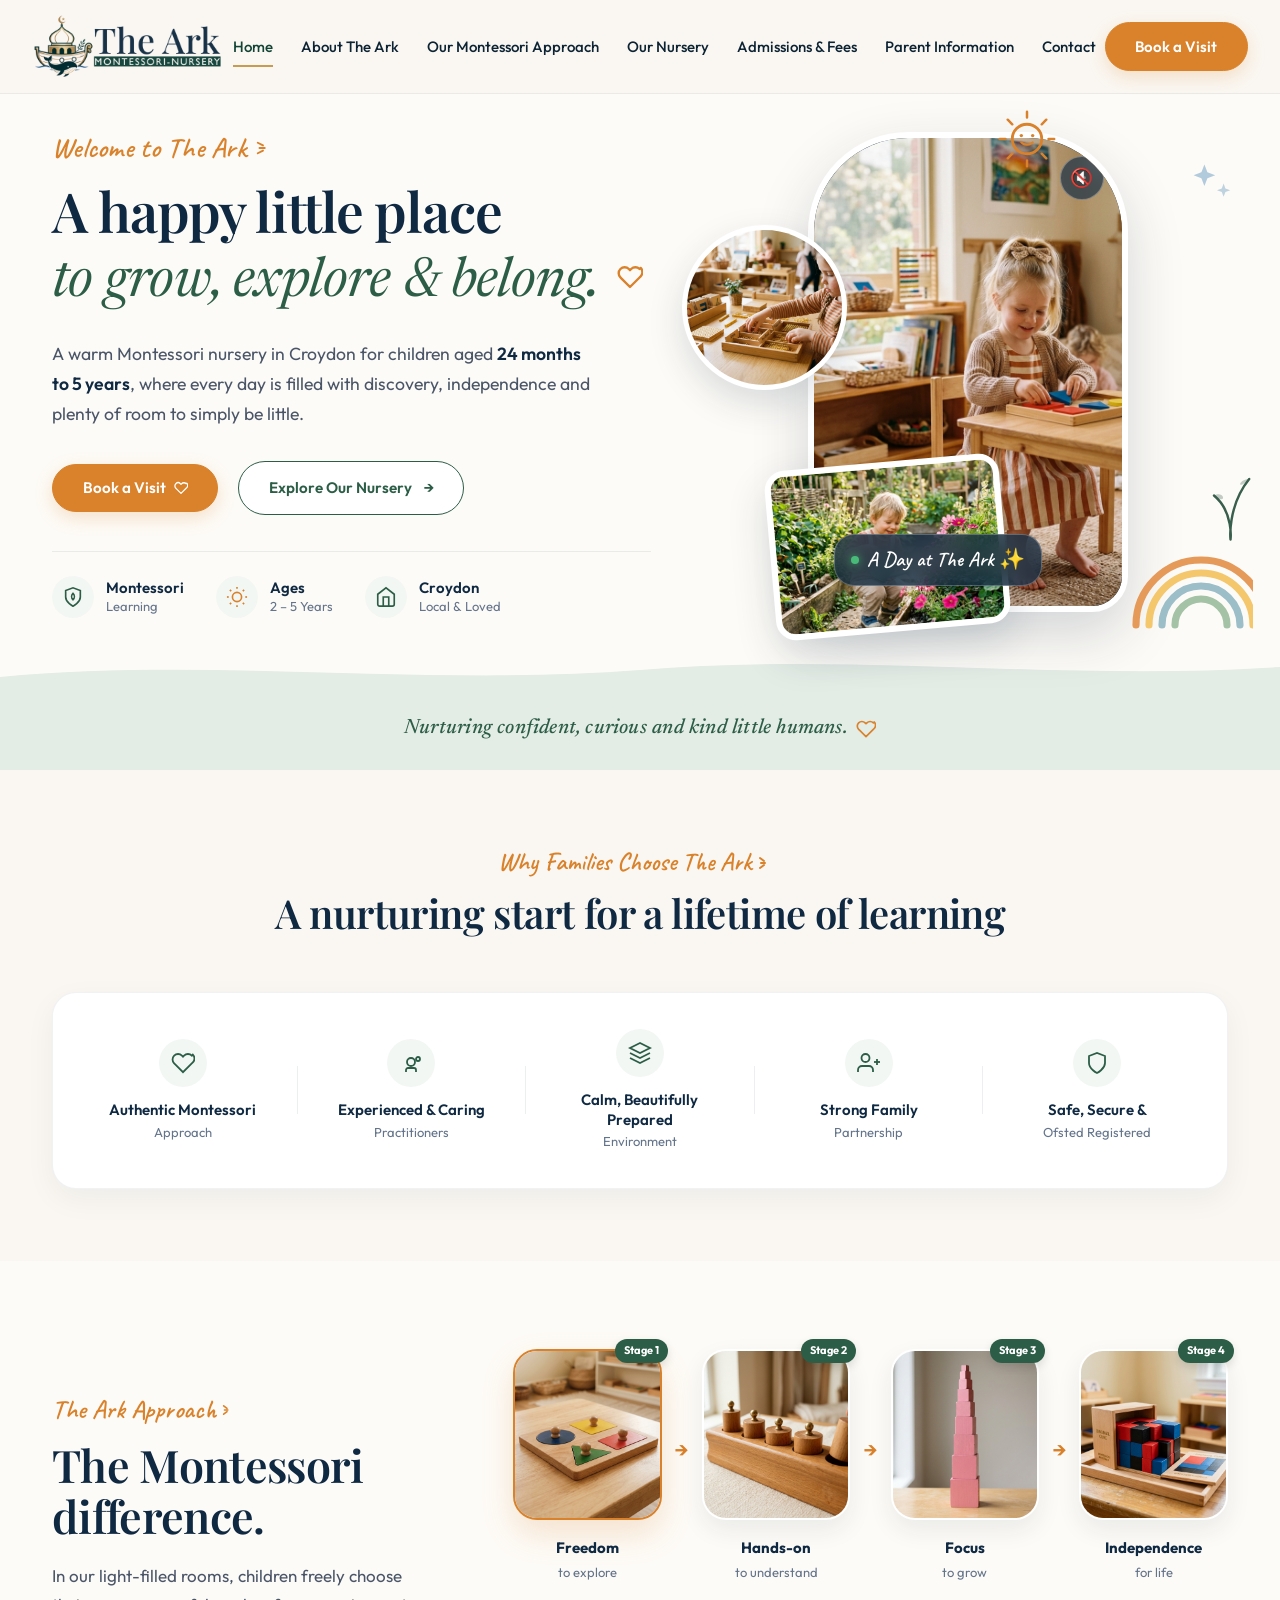
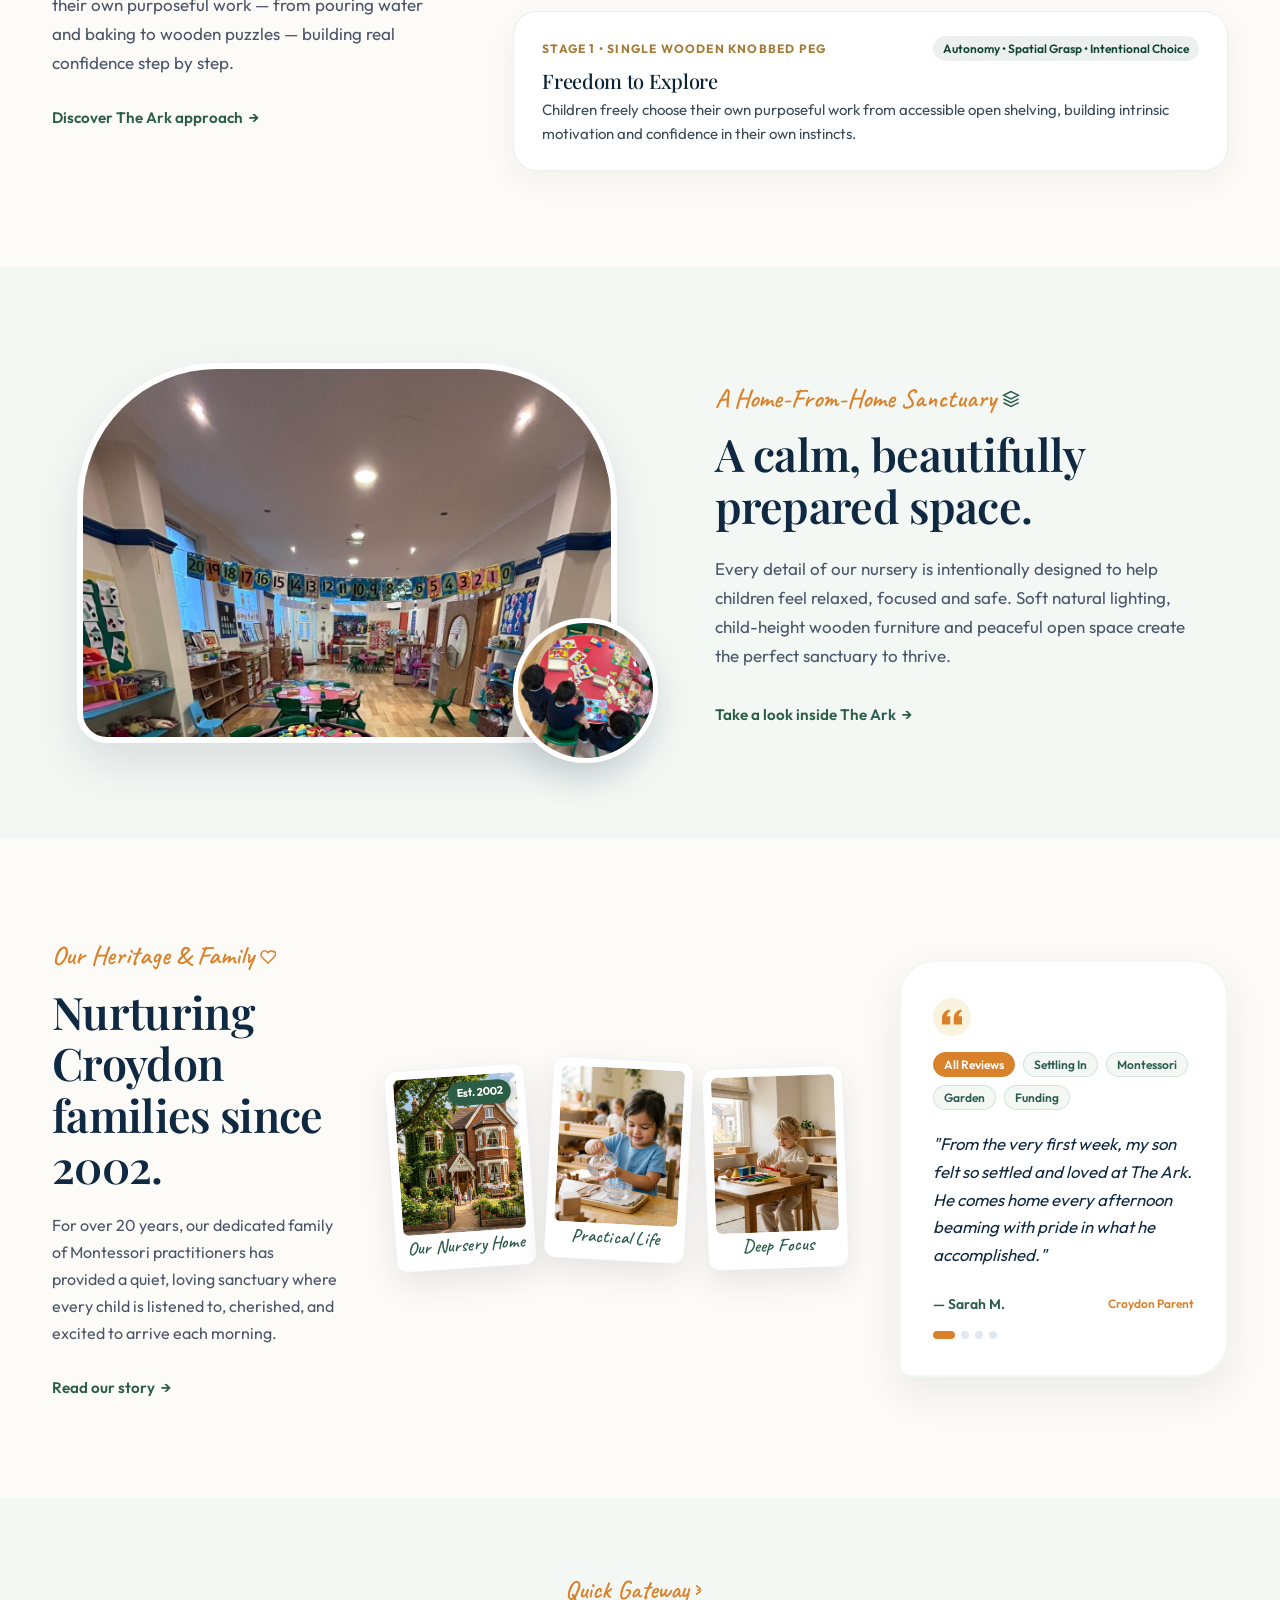
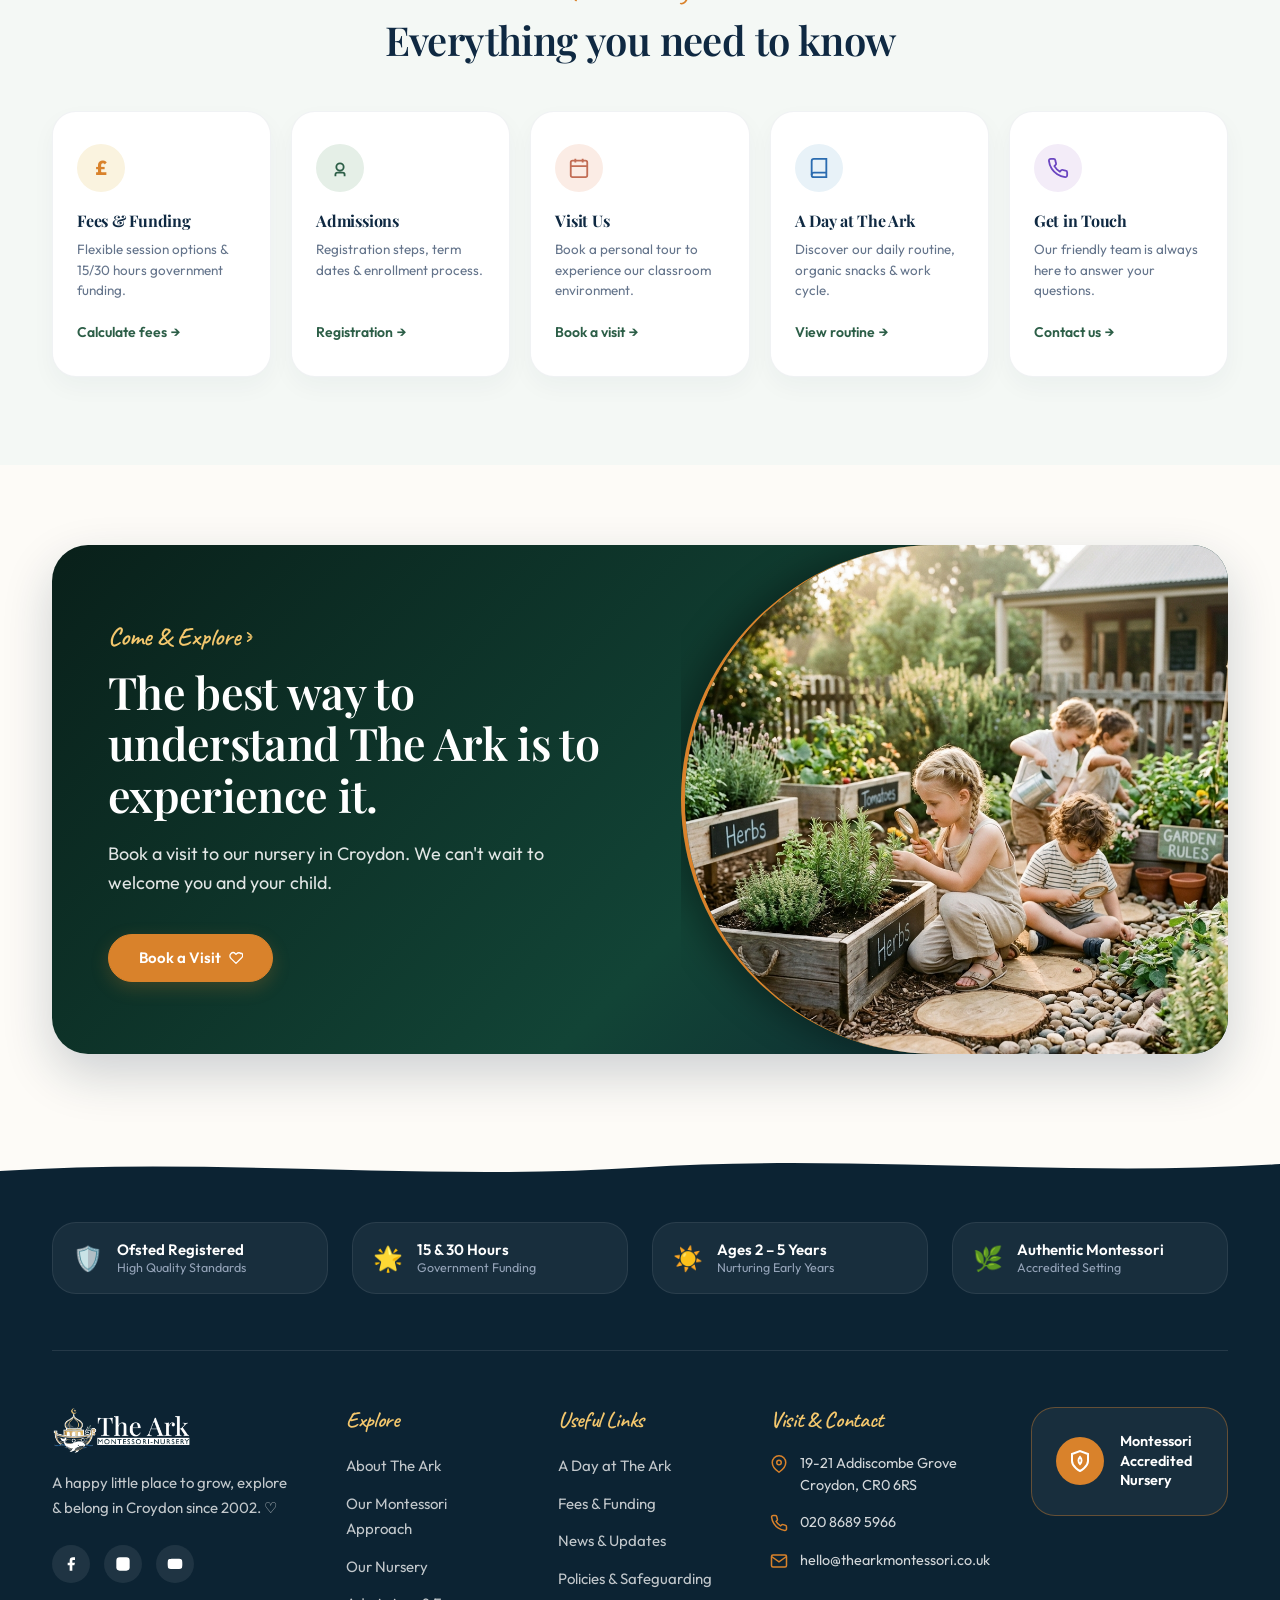
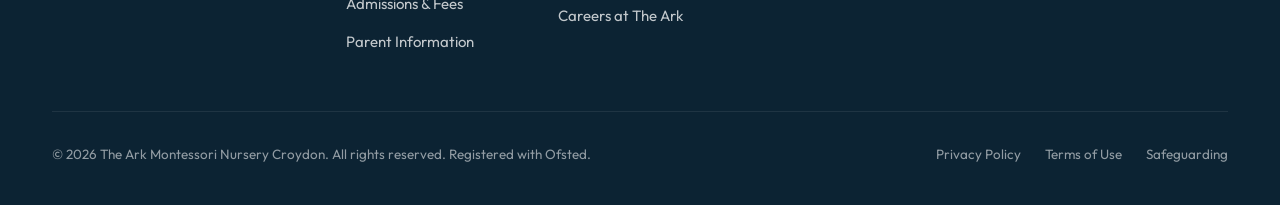
==== index.html @ d048b0c5 "Implement swapped Hero 9:16 Vertical Video Reel container with sound toggle button, live badge, and " ====
<!DOCTYPE html>
<html lang="en">
<head>
  <meta charset="UTF-8">
  <meta name="viewport" content="width=device-width, initial-scale=1.0">
  <title>The Ark Montessori Nursery Croydon | Authentic Montessori Education</title>
  <meta name="description" content="The Ark Montessori Nursery is an authentic Montessori nursery in Croydon, London for children aged 24 months to 5 years. Established 2002.">
  
  <!-- Modular Stylesheets -->
  <link rel="stylesheet" href="css/tokens.css">
  <link rel="stylesheet" href="css/base.css">
  <link rel="stylesheet" href="css/header.css">
  <link rel="stylesheet" href="css/hero.css">
  <link rel="stylesheet" href="css/approach.css">
  <link rel="stylesheet" href="css/environment.css">
  <link rel="stylesheet" href="css/story.css">
  <link rel="stylesheet" href="css/quicklinks.css">
  <link rel="stylesheet" href="css/cta.css">
  <link rel="stylesheet" href="css/footer.css">
  <link rel="stylesheet" href="css/modal.css">
</head>
<body>

  <!-- Site Header / Navigation -->
  <header class="site-header" id="header">
    <div class="header-inner">
      <a href="index.html" class="brand-logo" aria-label="The Ark Montessori Nursery Home">
        <img src="assets/images/logo-horizontal.png" alt="The Ark Montessori Nursery">
      </a>

      <nav class="desktop-nav" aria-label="Primary Navigation">
        <a href="index.html" class="nav-link active">Home</a>
        <a href="about.html" class="nav-link">About The Ark</a>
        <a href="our-approach.html" class="nav-link">Our Montessori Approach</a>
        <a href="our-environment.html" class="nav-link">Our Nursery</a>
        <a href="admissions.html" class="nav-link">Admissions & Fees</a>
        <a href="parent-info.html" class="nav-link">Parent Information</a>
        <a href="contact.html" class="nav-link">Contact</a>
      </nav>

      <div class="header-actions">
        <button type="button" class="btn btn-primary btn-book-visit">Book a Visit</button>
        <button type="button" class="mobile-toggle" aria-label="Toggle navigation menu" aria-expanded="false">
          <span class="hamburger-line"></span>
          <span class="hamburger-line"></span>
          <span class="hamburger-line"></span>
        </button>
      </div>
    </div>
  </header>

  <!-- Mobile Drawer Menu -->
  <div class="mobile-drawer-backdrop"></div>
  <aside class="mobile-drawer" aria-label="Mobile Navigation">
    <ul class="mobile-nav-list">
      <li><a href="index.html" class="mobile-nav-link">Home <span>→</span></a></li>
      <li><a href="about.html" class="mobile-nav-link">About The Ark <span>→</span></a></li>
      <li><a href="our-approach.html" class="mobile-nav-link">Our Montessori Approach <span>→</span></a></li>
      <li><a href="our-environment.html" class="mobile-nav-link">Our Nursery <span>→</span></a></li>
      <li><a href="admissions.html" class="mobile-nav-link">Admissions & Fees <span>→</span></a></li>
      <li><a href="parent-info.html" class="mobile-nav-link">Parent Information <span>→</span></a></li>
      <li><a href="contact.html" class="mobile-nav-link">Contact <span>→</span></a></li>
    </ul>
    <div class="mobile-drawer-footer">
      <button type="button" class="btn btn-primary btn-book-visit" style="width: 100%;">Book a Visit</button>
      <div class="mobile-drawer-contact">
        <p><strong>19-21 Addiscombe Grove</strong><br>Croydon, CR0 6RS<br>020 8689 5966</p>
      </div>
    </div>
  </aside>

  <main>
    <!-- 1. Hero Section -->
    <section class="hero-section" aria-label="Introduction">
      <div class="hero-container container">
        <div class="hero-grid">
          <!-- Left Column Content -->
          <div class="hero-content">
            <div class="hero-eyebrow">
              Welcome to The Ark
              <svg class="eyebrow-doodle" viewBox="0 0 32 20" fill="none" xmlns="http://www.w3.org/2000/svg">
                <path d="M4 10H10M2 4L8 7M2 16L8 13" stroke="#D9822B" stroke-width="2.2" stroke-linecap="round"/>
              </svg>
            </div>

            <h1 class="hero-title">
              A happy little place<br>
              <span class="hero-title-italic">to grow, explore &amp; belong.</span>
              <svg class="title-heart" viewBox="0 0 24 24" fill="none" stroke="#D9822B" stroke-width="2.2" stroke-linecap="round" stroke-linejoin="round"><path d="M20.84 4.61a5.5 5.5 0 0 0-7.78 0L12 5.67l-1.06-1.06a5.5 5.5 0 0 0-7.78 7.78l1.06 1.06L12 21.23l8.78-8.78 1.06-1.06a5.5 5.5 0 0 0 0-7.78z"/></svg>
            </h1>

            <p class="hero-subtitle">
              A warm Montessori nursery in Croydon for children aged <strong>24 months to 5 years</strong>, where every day is filled with discovery, independence and plenty of room to simply be little.
            </p>

            <div class="hero-actions">
              <button type="button" class="btn btn-primary btn-book-visit">
                Book a Visit
                <svg width="14" height="14" viewBox="0 0 24 24" fill="none" stroke="currentColor" stroke-width="2.2" stroke-linecap="round" stroke-linejoin="round"><path d="M20.84 4.61a5.5 5.5 0 0 0-7.78 0L12 5.67l-1.06-1.06a5.5 5.5 0 0 0-7.78 7.78l1.06 1.06L12 21.23l8.78-8.78 1.06-1.06a5.5 5.5 0 0 0 0-7.78z"/></svg>
              </button>
              <a href="our-environment.html" class="btn btn-secondary">
                Explore Our Nursery <span class="arrow">→</span>
              </a>
            </div>

            <!-- Feature Pills Row -->
            <div class="hero-pills">
              <div class="hero-pill">
                <div class="pill-icon">
                  <svg viewBox="0 0 24 24" fill="none" stroke="#2C5E47" stroke-width="1.8"><path d="M12 22C12 22 20 18 20 12V5L12 2L4 5V12C4 18 12 22 12 22Z"/><path d="M12 8C10 10 10 13 12 15C14 13 14 10 12 8Z"/></svg>
                </div>
                <div class="pill-text">
                  <strong>Montessori</strong>
                  <span>Learning</span>
                </div>
              </div>

              <div class="hero-pill">
                <div class="pill-icon">
                  <svg viewBox="0 0 24 24" fill="none" stroke="#D9822B" stroke-width="1.8"><circle cx="12" cy="12" r="5"/><line x1="12" y1="1" x2="12" y2="3"/><line x1="12" y1="21" x2="12" y2="23"/><line x1="4.22" y1="4.22" x2="5.64" y2="5.64"/><line x1="18.36" y1="18.36" x2="19.78" y2="19.78"/><line x1="1" y1="12" x2="3" y2="12"/><line x1="21" y1="12" x2="23" y2="12"/><line x1="4.22" y1="19.78" x2="5.64" y2="18.36"/><line x1="18.36" y1="5.64" x2="19.78" y2="4.22"/></svg>
                </div>
                <div class="pill-text">
                  <strong>Ages</strong>
                  <span>2 – 5 Years</span>
                </div>
              </div>

              <div class="hero-pill">
                <div class="pill-icon">
                  <svg viewBox="0 0 24 24" fill="none" stroke="#2C5E47" stroke-width="1.8"><path d="M3 9l9-7 9 7v11a2 2 0 0 1-2 2H5a2 2 0 0 1-2-2z"/><polyline points="9 22 9 12 15 12 15 22"/></svg>
                </div>
                <div class="pill-text">
                  <strong>Croydon</strong>
                  <span>Local &amp; Loved</span>
                </div>
              </div>
            </div>
          </div>

          <!-- Right Column Visual Composition -->
          <div class="hero-visual">
            <!-- Organic Background Blob 9:16 Video Reel Container -->
            <div class="blob-frame">
              <video id="hero-reel-video" autoplay loop muted playsinline poster="assets/images/hero-montessori-girl.png">
                <source src="assets/videos/hero-montessori-reel.mp4" type="video/mp4">
                <img src="assets/images/hero-montessori-girl.png" alt="Young girl engaged in hands-on Montessori learning at wooden nursery table">
              </video>

              <!-- Mute/Unmute Sound Button -->
              <button type="button" class="reel-sound-toggle" onclick="toggleHeroVideoSound(this)" aria-label="Unmute Sound">
                <span class="sound-icon">🔇</span>
              </button>

              <!-- Live Badge -->
              <div class="reel-live-badge">
                <span class="live-dot"></span>
                <span>A Day at The Ark ✨</span>
              </div>
            </div>

            <!-- Overlapping Circular Inset Photo -->
            <div class="inset-circle-frame">
              <img src="assets/images/hero-beads-tray.png" alt="Child's hands working with Montessori golden beads and wooden apparatus">
            </div>

            <!-- Overlapping Tilted Card Inset Photo -->
            <div class="inset-card-frame">
              <img src="assets/images/hero-boy-watering.png" alt="Young boy watering blooming flowers in nursery outdoor garden">
            </div>

            <!-- Playful Vector Doodles -->
            <div class="doodle doodle-sun" aria-hidden="true">
              <svg viewBox="0 0 60 60" fill="none" xmlns="http://www.w3.org/2000/svg">
                <circle cx="30" cy="30" r="13" stroke="#D9822B" stroke-width="2.5" stroke-linecap="round"/>
                <circle cx="25" cy="27" r="1.5" fill="#D9822B"/>
                <circle cx="35" cy="27" r="1.5" fill="#D9822B"/>
                <path d="M25 33C27 35.5 33 35.5 35 33" stroke="#D9822B" stroke-width="2" stroke-linecap="round"/>
                <path d="M30 6V11M30 49V54M6 30H11M49 30H54M13 13L17 17M43 43L47 47M13 47L17 43M43 17L47 13" stroke="#D9822B" stroke-width="2.2" stroke-linecap="round"/>
              </svg>
            </div>

            <div class="doodle doodle-stars" aria-hidden="true">
              <svg viewBox="0 0 40 40" fill="none" xmlns="http://www.w3.org/2000/svg">
                <path d="M12 2L14.5 8.5L21 11L14.5 13.5L12 20L9.5 13.5L3 11L9.5 8.5L12 2Z" fill="#A8C4D8" opacity="0.9"/>
                <path d="M28 18L29.5 22L33.5 23.5L29.5 25L28 29L26.5 25L22.5 23.5L26.5 22L28 18Z" fill="#A8C4D8" opacity="0.75"/>
              </svg>
            </div>

            <div class="doodle doodle-rainbow" aria-hidden="true">
              <svg viewBox="0 0 100 65" fill="none" xmlns="http://www.w3.org/2000/svg">
                <path d="M10 60C10 32.3858 32.3858 10 60 10C87.6142 10 110 32.3858 110 60" stroke="#E59A5A" stroke-width="5.5" stroke-linecap="round"/>
                <path d="M20 60C20 37.9086 37.9086 20 60 20C82.0914 20 100 37.9086 100 60" stroke="#F4C76D" stroke-width="5.5" stroke-linecap="round"/>
                <path d="M30 60C30 43.4315 43.4315 30 60 30C76.5685 30 90 43.4315 90 60" stroke="#9BBEC8" stroke-width="5.5" stroke-linecap="round"/>
                <path d="M40 60C40 48.9543 48.9543 40 60 40C71.0457 40 80 48.9543 80 60" stroke="#A4C2A5" stroke-width="5.5" stroke-linecap="round"/>
              </svg>
            </div>

            <div class="doodle doodle-leaf" aria-hidden="true">
              <svg viewBox="0 0 50 80" fill="none" xmlns="http://www.w3.org/2000/svg">
                <path d="M25 75C25 75 22 45 42 20M25 75C25 75 28 50 10 35" stroke="#385E4E" stroke-width="2.2" stroke-linecap="round"/>
                <path d="M42 20C32 20 30 32 42 20ZM10 35C20 30 22 45 10 35Z" fill="#385E4E" opacity="0.3"/>
              </svg>
            </div>
          </div>
        </div>
      </div>

      <!-- Bottom Sage Wave with Tagline -->
      <div class="hero-bottom-banner">
        <svg class="wave-bg" viewBox="0 0 1440 40" preserveAspectRatio="none" fill="none" xmlns="http://www.w3.org/2000/svg">
          <path d="M0 25C240 5 480 35 720 18C960 0 1200 30 1440 15V40H0V25Z" fill="#E3ECE5"/>
        </svg>
        <div class="tagline-content">
          <p class="hero-tagline">
            Nurturing confident, curious and kind little humans.
            <svg class="tagline-heart" viewBox="0 0 24 24" fill="none" stroke="#D9822B" stroke-width="2" stroke-linecap="round" stroke-linejoin="round"><path d="M20.84 4.61a5.5 5.5 0 0 0-7.78 0L12 5.67l-1.06-1.06a5.5 5.5 0 0 0-7.78 7.78l1.06 1.06L12 21.23l8.78-8.78 1.06-1.06a5.5 5.5 0 0 0 0-7.78z"/></svg>
          </p>
        </div>
      </div>
    </section>

    <!-- 2. Why Choose Us Section -->
    <section class="why-choose-section" aria-label="Why Families Choose The Ark">
      <div class="container">
        <div class="why-header">
          <span class="why-eyebrow">
            Why Families Choose The Ark
            <svg class="sunburst-mini" viewBox="0 0 24 16" fill="none"><path d="M3 8H7M2 3L6 6M2 13L6 10" stroke="#D9822B" stroke-width="2" stroke-linecap="round"/></svg>
          </span>
          <h2 class="why-title">A nurturing start for a lifetime of learning</h2>
        </div>

        <div class="why-grid">
          <div class="why-item">
            <div class="why-icon">
              <svg viewBox="0 0 24 24" fill="none" stroke="#2C5E47" stroke-width="1.8"><path d="M20.84 4.61a5.5 5.5 0 0 0-7.78 0L12 5.67l-1.06-1.06a5.5 5.5 0 0 0-7.78 7.78l1.06 1.06L12 21.23l8.78-8.78 1.06-1.06a5.5 5.5 0 0 0 0-7.78z"/></svg>
            </div>
            <span class="why-label">Authentic Montessori</span>
            <span class="why-sublabel">Approach</span>
          </div>

          <div class="why-divider"></div>

          <div class="why-item">
            <div class="why-icon">
              <svg viewBox="0 0 24 24" fill="none" stroke="#2C5E47" stroke-width="1.8"><path d="M17 21V19C17 17.9 16.1 17 15 17H9C7.9 17 7 17.9 7 19V21"/><circle cx="12" cy="11" r="4"/><circle cx="19" cy="8" r="2"/></svg>
            </div>
            <span class="why-label">Experienced &amp; Caring</span>
            <span class="why-sublabel">Practitioners</span>
          </div>

          <div class="why-divider"></div>

          <div class="why-item">
            <div class="why-icon">
              <svg viewBox="0 0 24 24" fill="none" stroke="#2C5E47" stroke-width="1.8"><path d="M12 2L2 7l10 5 10-5-10-5zM2 17l10 5 10-5M2 12l10 5 10-5"/></svg>
            </div>
            <span class="why-label">Calm, Beautifully Prepared</span>
            <span class="why-sublabel">Environment</span>
          </div>

          <div class="why-divider"></div>

          <div class="why-item">
            <div class="why-icon">
              <svg viewBox="0 0 24 24" fill="none" stroke="#2C5E47" stroke-width="1.8"><path d="M16 21v-2a4 4 0 0 0-4-4H5a4 4 0 0 0-4 4v2"/><circle cx="8.5" cy="7" r="4"/><line x1="20" y1="8" x2="20" y2="14"/><line x1="23" y1="11" x2="17" y2="11"/></svg>
            </div>
            <span class="why-label">Strong Family</span>
            <span class="why-sublabel">Partnership</span>
          </div>

          <div class="why-divider"></div>

          <div class="why-item">
            <div class="why-icon">
              <svg viewBox="0 0 24 24" fill="none" stroke="#2C5E47" stroke-width="1.8"><path d="M12 22s8-4 8-10V5l-8-3-8 3v7c0 6 8 10 8 10z"/></svg>
            </div>
            <span class="why-label">Safe, Secure &amp;</span>
            <span class="why-sublabel">Ofsted Registered</span>
          </div>
        </div>
      </div>
    </section>

    <!-- 3. Montessori Difference Section -->
    <section class="approach-section" aria-label="The Ark Montessori Difference">
      <div class="container">
        <div class="approach-grid">
          <div class="approach-content">
            <span class="approach-eyebrow">
              The Ark Approach
              <svg width="20" height="14" viewBox="0 0 24 16" fill="none"><path d="M3 8H7M2 3L6 6M2 13L6 10" stroke="#D9822B" stroke-width="2" stroke-linecap="round"/></svg>
            </span>
            <h2 class="approach-title">The Montessori<br>difference.</h2>
            <p class="approach-desc">In our light-filled rooms, children freely choose their own purposeful work — from pouring water and baking to wooden puzzles — building real confidence step by step.</p>
            <a href="our-approach.html" class="link-arrow">Discover The Ark approach <span class="arrow">→</span></a>
          </div>

          <div>
            <div class="progression-flow">
              <div class="progression-step is-selected" data-step="0">
                <span class="step-badge">Stage 1</span>
                <div class="step-image-box"><img src="assets/images/step-1-freedom.png" alt="Wooden peg apparatus for freedom to explore"></div>
                <div class="step-title">Freedom</div>
                <div class="step-subtitle">to explore</div>
              </div>
              <div class="step-arrow">→</div>
              <div class="progression-step" data-step="1">
                <span class="step-badge">Stage 2</span>
                <div class="step-image-box"><img src="assets/images/step-2-hands-on.png" alt="Cylinder block apparatus for hands-on learning"></div>
                <div class="step-title">Hands-on</div>
                <div class="step-subtitle">to understand</div>
              </div>
              <div class="step-arrow">→</div>
              <div class="progression-step" data-step="2">
                <span class="step-badge">Stage 3</span>
                <div class="step-image-box"><img src="assets/images/step-3-focus.png" alt="Montessori Pink Tower for deep focus"></div>
                <div class="step-title">Focus</div>
                <div class="step-subtitle">to grow</div>
              </div>
              <div class="step-arrow">→</div>
              <div class="progression-step" data-step="3">
                <span class="step-badge">Stage 4</span>
                <div class="step-image-box"><img src="assets/images/step-4-independence.png" alt="Binomial cube puzzle for lifelong independence"></div>
                <div class="step-title">Independence</div>
                <div class="step-subtitle">for life</div>
              </div>
            </div>

            <!-- Dynamic Interactive Detail Container -->
            <div id="montessori-interactive-detail"></div>
          </div>
        </div>
      </div>
    </section>

    <!-- 4. Prepared Environment Section -->
    <section class="environment-section" aria-label="The Ark Environment">
      <div class="container">
        <div class="environment-grid">
          <div class="environment-image-wrapper">
            <div class="environment-image-card">
              <img src="assets/images/classroom-real.jpg" alt="Child-height wooden furniture and open shelves in prepared environment">
            </div>
            <!-- Floating Detail Badge Overlay -->
            <div class="environment-inset-badge">
              <img src="assets/images/montessori-apparatus-real.jpg" alt="Close up of wooden Montessori apparatus on open shelf">
            </div>
          </div>

          <div class="environment-content">
            <span class="environment-eyebrow">
              A Home-From-Home Sanctuary
              <svg width="18" height="18" viewBox="0 0 24 24" fill="none" stroke="#2C5E47" stroke-width="2"><path d="M12 2L2 7l10 5 10-5-10-5zM2 17l10 5 10-5M2 12l10 5 10-5"/></svg>
            </span>
            <h2 class="environment-title">A calm, beautifully prepared space.</h2>
            <p class="environment-desc">Every detail of our nursery is intentionally designed to help children feel relaxed, focused and safe. Soft natural lighting, child-height wooden furniture and peaceful open space create the perfect sanctuary to thrive.</p>
            <a href="our-environment.html" class="link-arrow">Take a look inside The Ark <span class="arrow">→</span></a>
          </div>
        </div>
      </div>
    </section>

    <!-- 5. Heritage & Parent Testimonials Section -->
    <section class="story-section" aria-label="The Ark Heritage & Testimonials">
      <div class="container">
        <div class="story-grid">
          <div class="story-content">
            <span class="story-eyebrow">
              Our Heritage &amp; Family
              <svg width="16" height="16" viewBox="0 0 24 24" fill="none" stroke="#D9822B" stroke-width="2.2"><path d="M20.84 4.61a5.5 5.5 0 0 0-7.78 0L12 5.67l-1.06-1.06a5.5 5.5 0 0 0-7.78 7.78l1.06 1.06L12 21.23l8.78-8.78 1.06-1.06a5.5 5.5 0 0 0 0-7.78z"/></svg>
            </span>
            <h2 class="story-title">Nurturing Croydon families since 2002.</h2>
            <p class="story-desc">For over 20 years, our dedicated family of Montessori practitioners has provided a quiet, loving sanctuary where every child is listened to, cherished, and excited to arrive each morning.</p>
            <a href="about.html" class="link-arrow">Read our story <span class="arrow">→</span></a>
          </div>

          <!-- Tilted Polaroid Photo Strip -->
          <div class="photo-strip">
            <div class="polaroid-card">
              <span class="heritage-badge">Est. 2002</span>
              <div class="polaroid-img-wrapper">
                <img src="assets/images/story-building.png" alt="The Ark heritage building in Croydon">
              </div>
              <span class="polaroid-caption">Our Nursery Home</span>
            </div>

            <div class="polaroid-card">
              <div class="polaroid-img-wrapper">
                <img src="assets/images/story-pouring-water.png" alt="Child engaged in practical life water pouring">
              </div>
              <span class="polaroid-caption">Practical Life</span>
            </div>

            <div class="polaroid-card">
              <div class="polaroid-img-wrapper">
                <img src="assets/images/story-child-materials.png" alt="Child developing focus with wooden apparatus">
              </div>
              <span class="polaroid-caption">Deep Focus</span>
            </div>
          </div>

          <!-- Cloud Testimonial Card -->
          <div class="testimonial-card">
            <div>
              <div class="quote-bubble-icon">
                <svg viewBox="0 0 24 24" fill="currentColor"><path d="M14.017 21v-7.391c0-5.704 3.731-9.57 8.983-10.609l.995 2.151c-2.432.917-3.995 3.638-3.995 5.849h4v10h-9.983zm-14.017 0v-7.391c0-5.704 3.748-9.57 9-10.609l.996 2.151c-2.433.917-3.996 3.638-3.996 5.849h3.983v10h-9.983z"/></svg>
              </div>

              <!-- Topic Filter Pills -->
              <div class="testimonial-filters">
                <button type="button" class="testimonial-filter-pill is-active" data-category="all">All Reviews</button>
                <button type="button" class="testimonial-filter-pill" data-category="settling">Settling In</button>
                <button type="button" class="testimonial-filter-pill" data-category="montessori">Montessori</button>
                <button type="button" class="testimonial-filter-pill" data-category="garden">Garden</button>
                <button type="button" class="testimonial-filter-pill" data-category="funding">Funding</button>
              </div>

              <p class="quote-text">"From the very first week, my son felt so settled and loved at The Ark. He comes home every afternoon beaming with pride in what he accomplished."</p>
              <div class="quote-author-row">
                <span class="quote-author">— Sarah M.</span>
                <span class="author-badge">Croydon Parent</span>
              </div>
            </div>
            <div class="testimonial-dots">
              <span class="dot active" aria-label="Slide 1"></span>
              <span class="dot" aria-label="Slide 2"></span>
              <span class="dot" aria-label="Slide 3"></span>
              <span class="dot" aria-label="Slide 4"></span>
            </div>
          </div>
        </div>
      </div>
    </section>

    <!-- 6. Practical Quick Links Gateway -->
    <section class="quicklinks-section" aria-label="Quick Gateway Links">
      <div class="container">
        <div class="quicklinks-header">
          <span class="quicklinks-eyebrow">
            Quick Gateway
            <svg width="20" height="14" viewBox="0 0 24 16" fill="none"><path d="M3 8H7M2 3L6 6M2 13L6 10" stroke="#D9822B" stroke-width="2" stroke-linecap="round"/></svg>
          </span>
          <h2 class="quicklinks-section-title">Everything you need to know</h2>
        </div>

        <div class="quicklinks-grid">
          <a href="admissions.html#fees" class="quicklink-card">
            <div class="quicklink-icon-box">£</div>
            <h3 class="quicklink-title">Fees &amp; Funding</h3>
            <p class="quicklink-desc">Flexible session options &amp; 15/30 hours government funding.</p>
            <div class="quicklink-arrow">Calculate fees <span>→</span></div>
          </a>

          <a href="admissions.html" class="quicklink-card">
            <div class="quicklink-icon-box">
              <svg viewBox="0 0 24 24" fill="none" stroke="currentColor" stroke-width="2"><path d="M17 21V19C17 17.9 16.1 17 15 17H9C7.9 17 7 17.9 7 19V21"/><circle cx="12" cy="11" r="4"/></svg>
            </div>
            <h3 class="quicklink-title">Admissions</h3>
            <p class="quicklink-desc">Registration steps, term dates &amp; enrollment process.</p>
            <div class="quicklink-arrow">Registration <span>→</span></div>
          </a>

          <a href="#" class="quicklink-card btn-book-visit">
            <div class="quicklink-icon-box">
              <svg viewBox="0 0 24 24" fill="none" stroke="currentColor" stroke-width="2"><rect x="3" y="4" width="18" height="18" rx="2" ry="2"/><line x1="16" y1="2" x2="16" y2="6"/><line x1="8" y1="2" x2="8" y2="6"/><line x1="3" y1="10" x2="21" y2="10"/></svg>
            </div>
            <h3 class="quicklink-title">Visit Us</h3>
            <p class="quicklink-desc">Book a personal tour to experience our classroom environment.</p>
            <div class="quicklink-arrow">Book a visit <span>→</span></div>
          </a>

          <a href="parent-info.html#routine" class="quicklink-card">
            <div class="quicklink-icon-box">
              <svg viewBox="0 0 24 24" fill="none" stroke="currentColor" stroke-width="2"><path d="M4 19.5A2.5 2.5 0 0 1 6.5 17H20"/><path d="M6.5 2H20V22H6.5A2.5 2.5 0 0 1 4 19.5V4.5A2.5 2.5 0 0 1 6.5 2Z"/></svg>
            </div>
            <h3 class="quicklink-title">A Day at The Ark</h3>
            <p class="quicklink-desc">Discover our daily routine, organic snacks &amp; work cycle.</p>
            <div class="quicklink-arrow">View routine <span>→</span></div>
          </a>

          <a href="contact.html" class="quicklink-card">
            <div class="quicklink-icon-box">
              <svg viewBox="0 0 24 24" fill="none" stroke="currentColor" stroke-width="2"><path d="M22 16.92v3a2 2 0 0 1-2.18 2 19.79 19.79 0 0 1-8.63-3.07 19.5 19.5 0 0 1-6-6 19.79 19.79 0 0 1-3.07-8.67A2 2 0 0 1 4.11 2h3a2 2 0 0 1 2 1.72 12.84 12.84 0 0 0 .7 2.81 2 2 0 0 1-.45 2.11L8.09 9.91a16 16 0 0 0 6 6l1.27-1.27a2 2 0 0 1 2.11-.45 12.84 12.84 0 0 0 2.81.7A2 2 0 0 1 22 16.92z"/></svg>
            </div>
            <h3 class="quicklink-title">Get in Touch</h3>
            <p class="quicklink-desc">Our friendly team is always here to answer your questions.</p>
            <div class="quicklink-arrow">Contact us <span>→</span></div>
          </a>
        </div>
      </div>
    </section>

    <!-- 7. Pre-Footer Final Conversion Banner -->
    <section class="final-cta-section" aria-label="Book a Visit Conversion">
      <div class="container">
        <div class="final-cta-card">
          <div class="final-cta-content">
            <span class="final-cta-eyebrow">
              Come &amp; Explore
              <svg width="20" height="14" viewBox="0 0 24 16" fill="none"><path d="M3 8H7M2 3L6 6M2 13L6 10" stroke="#F4C76D" stroke-width="2" stroke-linecap="round"/></svg>
            </span>
            <h2 class="final-cta-title">The best way to understand The Ark is to experience it.</h2>
            <p class="final-cta-desc">Book a visit to our nursery in Croydon. We can't wait to welcome you and your child.</p>
            <button type="button" class="btn btn-primary btn-book-visit">
              Book a Visit
              <svg width="14" height="14" viewBox="0 0 24 24" fill="none" stroke="currentColor" stroke-width="2.2" stroke-linecap="round" stroke-linejoin="round"><path d="M20.84 4.61a5.5 5.5 0 0 0-7.78 0L12 5.67l-1.06-1.06a5.5 5.5 0 0 0-7.78 7.78l1.06 1.06L12 21.23l8.78-8.78 1.06-1.06a5.5 5.5 0 0 0 0-7.78z"/></svg>
            </button>
          </div>
          <div class="final-cta-image-wrapper">
            <div class="final-cta-image-arch">
              <img src="assets/images/cta-garden-child.png" alt="Child watering plants in The Ark garden">
            </div>
          </div>
        </div>
      </div>
    </section>
  </main>
  <footer class="site-footer"></footer>
  <script type="module" src="js/main.js"></script>
</body>
</html>
---- css/tokens.css ----
/**
 * The Ark Montessori Nursery - Design Tokens
 * Master Brand Palette & Design Constants
 */

:root {
  /* Brand Palette from Official Ark Identity */
  --color-navy: #0C2333;
  --color-navy-dark: #071722;
  --color-navy-light: #18374D;
  
  --color-forest: #124436;
  --color-forest-dark: #0D3328;
  --color-forest-light: #1B5C4A;
  --color-teal: #1A4D43;
  
  --color-gold: #C89B53;
  --color-gold-light: #DFB260;
  --color-gold-dark: #A57C36;
  --color-gold-subtle: #F4E8D2;
  --color-mustard: #D9822B;
  --color-mustard-hover: #C57322;
  --color-sage-light: #E3ECE5;
  --color-sage-dark: #385E4E;
  
  --color-cream: #FAF7F2;
  --color-cream-light: #FDFBF8;
  --color-sand: #F2ECE4;
  --color-sand-dark: #E5DCD1;
  --color-warm-gray: #716D68;
  --color-warm-gray-light: #9B968F;
  
  --color-terracotta: #C26D55;
  --color-terracotta-light: #E7A896;
  
  --color-white: #FFFFFF;
  --color-black: #111111;
  
  /* Typography */
  --font-serif: 'Playfair Display', Georgia, serif;
  --font-serif-accent: 'Newsreader', 'Cormorant Garamond', 'Playfair Display', Georgia, serif;
  --font-script: 'Caveat', cursive;
  --font-sans: 'Outfit', -apple-system, BlinkMacSystemFont, 'Segoe UI', Roboto, sans-serif;
  
  /* Spacing Scale */
  --space-xs: 0.25rem;
  --space-sm: 0.5rem;
  --space-md: 1rem;
  --space-lg: 1.5rem;
  --space-xl: 2rem;
  --space-2xl: 3rem;
  --space-3xl: 4.5rem;
  --space-4xl: 6rem;
  
  /* Layout & Containers */
  --container-max: 1240px;
  --container-wide: 1380px;
  --container-narrow: 980px;
  --header-height: 94px;
  
  /* Radii */
  --radius-xs: 4px;
  --radius-sm: 8px;
  --radius-md: 14px;
  --radius-lg: 24px;
  --radius-xl: 36px;
  --radius-arch: 100px 100px 24px 24px;
  --radius-full: 9999px;
  
  /* Shadows */
  --shadow-subtle: 0 4px 20px rgba(12, 35, 51, 0.05);
  --shadow-card: 0 10px 30px rgba(12, 35, 51, 0.07);
  --shadow-card-hover: 0 16px 40px rgba(12, 35, 51, 0.12);
  --shadow-modal: 0 25px 60px rgba(7, 23, 34, 0.35);
  
  /* Transitions */
  --transition-fast: 0.2s cubic-bezier(0.16, 1, 0.3, 1);
  --transition-smooth: 0.35s cubic-bezier(0.16, 1, 0.3, 1);
  --transition-slow: 0.6s cubic-bezier(0.16, 1, 0.3, 1);
}
---- css/base.css ----
/**
 * The Ark Montessori Nursery - Base Styles
 * Resets, typography, layout containers & core utilities
 */

@import url('https://fonts.googleapis.com/css2?family=Caveat:wght@500;600;700&family=Cormorant+Garamond:ital,wght@1,400;1,500;1,600&family=Newsreader:ital,opsz,wght@1,6..72,400;1,6..72,500&family=Outfit:wght@300;400;500;600;700&family=Playfair+Display:ital,wght@0,400;0,500;0,600;0,700;1,400;1,500&display=swap');

*, *::before, *::after {
  box-sizing: border-box;
  margin: 0;
  padding: 0;
}

html {
  font-size: 16px;
  scroll-behavior: smooth;
  -webkit-font-smoothing: antialiased;
  -moz-osx-font-smoothing: grayscale;
}

body {
  font-family: var(--font-sans);
  background-color: var(--color-cream);
  color: var(--color-navy);
  line-height: 1.6;
  font-weight: 400;
  overflow-x: hidden;
}

img, svg, picture {
  display: block;
  max-width: 100%;
  height: auto;
}

a {
  color: inherit;
  text-decoration: none;
  transition: color var(--transition-fast);
}

button {
  font-family: inherit;
  cursor: pointer;
  border: none;
  background: none;
}

/* Typography Hierarchy */
h1, h2, h3, h4, .font-serif {
  font-family: var(--font-serif);
  font-weight: 500;
  color: var(--color-navy);
  line-height: 1.15;
  letter-spacing: -0.015em;
}

.eyebrow {
  font-family: var(--font-sans);
  font-size: 0.8125rem;
  font-weight: 600;
  text-transform: uppercase;
  letter-spacing: 0.12em;
  color: var(--color-gold-dark);
  margin-bottom: var(--space-sm);
  display: inline-block;
}

.nowrap {
  white-space: nowrap;
}

p {
  color: #3C4B56;
  font-size: 1.0625rem;
  line-height: 1.7;
}

/* Layout Containers */
.container {
  width: 100%;
  max-width: var(--container-max);
  margin-left: auto;
  margin-right: auto;
  padding-left: var(--space-xl);
  padding-right: var(--space-xl);
}

.container-wide {
  width: 100%;
  max-width: var(--container-wide);
  margin-left: auto;
  margin-right: auto;
  padding-left: var(--space-xl);
  padding-right: var(--space-xl);
}

/* Buttons & Interactive Elements */
.btn {
  display: inline-flex;
  align-items: center;
  justify-content: center;
  gap: 0.5rem;
  padding: 0.85rem 1.85rem;
  font-size: 0.9375rem;
  font-weight: 600;
  border-radius: var(--radius-full);
  transition: all var(--transition-smooth);
  white-space: nowrap;
}

.btn-primary {
  background-color: var(--color-mustard);
  color: var(--color-white);
  border: 1px solid var(--color-mustard);
  box-shadow: 0 6px 18px rgba(217, 130, 43, 0.22);
}

.btn-primary:hover {
  background-color: var(--color-mustard-hover);
  border-color: var(--color-mustard-hover);
  transform: translateY(-2px);
  box-shadow: 0 10px 24px rgba(217, 130, 43, 0.32);
}

.btn-secondary {
  background-color: var(--color-white);
  color: var(--color-sage-dark);
  border: 1.5px solid #2C5E47;
}

.btn-secondary:hover {
  border-color: var(--color-sage-dark);
  background-color: #F4F8F5;
  transform: translateY(-2px);
}

.btn-gold {
  background-color: var(--color-gold);
  color: var(--color-navy);
  border: 1px solid var(--color-gold);
  font-weight: 600;
}

.btn-gold:hover {
  background-color: var(--color-gold-light);
  transform: translateY(-2px);
  box-shadow: 0 8px 20px rgba(200, 155, 83, 0.35);
}

.link-arrow {
  display: inline-flex;
  align-items: center;
  gap: 0.5rem;
  font-weight: 600;
  font-size: 0.9375rem;
  color: var(--color-navy);
  position: relative;
  padding-bottom: 2px;
}

.link-arrow::after {
  content: '';
  position: absolute;
  bottom: 0;
  left: 0;
  width: 0;
  height: 1.5px;
  background-color: var(--color-navy);
  transition: width var(--transition-smooth);
}

.link-arrow:hover::after {
  width: 100%;
}

.link-arrow span {
  transition: transform var(--transition-fast);
}

.link-arrow:hover span {
  transform: translateX(4px);
}

/* Accessibility & Reduced Motion */
@media (prefers-reduced-motion: reduce) {
  *, *::before, *::after {
    animation-duration: 0.01ms !important;
    animation-iteration-count: 1 !important;
    transition-duration: 0.01ms !important;
    scroll-behavior: auto !important;
  }
}

/* Focus styles for keyboard accessibility */
a:focus-visible, button:focus-visible, input:focus-visible, select:focus-visible, textarea:focus-visible {
  outline: 2px solid var(--color-gold);
  outline-offset: 3px;
}
---- css/header.css ----
/**
 * The Ark Montessori Nursery - Header Styles
 * Navigation bar, desktop menu, mobile drawer & sticky behavior
 */

.site-header {
  position: fixed;
  top: 0;
  left: 0;
  right: 0;
  height: var(--header-height);
  background-color: rgba(250, 247, 242, 0.95);
  backdrop-filter: blur(12px);
  -webkit-backdrop-filter: blur(12px);
  z-index: 1000;
  border-bottom: 1px solid rgba(12, 35, 51, 0.06);
  transition: background-color var(--transition-smooth), box-shadow var(--transition-smooth), height var(--transition-smooth);
}

.site-header.scrolled {
  box-shadow: 0 4px 20px rgba(12, 35, 51, 0.06);
  background-color: rgba(250, 247, 242, 0.98);
}

.header-inner {
  display: flex;
  align-items: center;
  justify-content: space-between;
  height: 100%;
  max-width: var(--container-wide);
  margin: 0 auto;
  padding: 0 var(--space-xl);
}

/* Brand Logo */
.brand-logo {
  display: flex;
  align-items: center;
  text-decoration: none;
  transition: opacity var(--transition-fast);
}

.brand-logo:hover {
  opacity: 0.9;
}

.brand-logo img {
  height: 66px;
  width: auto;
  object-fit: contain;
  transition: transform var(--transition-fast);
}

.brand-logo:hover img {
  transform: scale(1.03);
}

/* Desktop Navigation Menu */
.desktop-nav {
  display: flex;
  align-items: center;
  gap: 1.75rem;
}

.nav-link {
  font-size: 0.9375rem;
  font-weight: 500;
  color: var(--color-navy);
  padding: 0.5rem 0;
  position: relative;
  transition: color var(--transition-fast);
}

.nav-link::after {
  content: '';
  position: absolute;
  bottom: 0;
  left: 0;
  width: 0;
  height: 2px;
  background-color: var(--color-gold);
  transition: width var(--transition-smooth);
}

.nav-link:hover, .nav-link.active {
  color: var(--color-forest);
}

.nav-link:hover::after, .nav-link.active::after {
  width: 100%;
}

.header-actions {
  display: flex;
  align-items: center;
  gap: 1rem;
}

/* Mobile Hamburger Toggle */
.mobile-toggle {
  display: none;
  flex-direction: column;
  justify-content: center;
  align-items: center;
  width: 44px;
  height: 44px;
  padding: 0;
  background: transparent;
  border-radius: var(--radius-sm);
  z-index: 1100;
}

.hamburger-line {
  width: 24px;
  height: 2px;
  background-color: var(--color-navy);
  margin: 3px 0;
  transition: transform var(--transition-smooth), opacity var(--transition-smooth);
  border-radius: 2px;
}

.mobile-toggle.is-active .hamburger-line:nth-child(1) {
  transform: translateY(8px) rotate(45deg);
}

.mobile-toggle.is-active .hamburger-line:nth-child(2) {
  opacity: 0;
}

.mobile-toggle.is-active .hamburger-line:nth-child(3) {
  transform: translateY(-8px) rotate(-45deg);
}

/* Mobile Slide-Out Drawer Navigation */
.mobile-drawer-backdrop {
  position: fixed;
  top: 0;
  left: 0;
  width: 100%;
  height: 100vh;
  background: rgba(12, 35, 51, 0.5);
  backdrop-filter: blur(4px);
  opacity: 0;
  visibility: hidden;
  transition: all var(--transition-smooth);
  z-index: 1040;
}

.mobile-drawer-backdrop.is-open {
  opacity: 1;
  visibility: visible;
}

.mobile-drawer {
  position: fixed;
  top: 0;
  right: -100%;
  width: 85%;
  max-width: 380px;
  height: 100vh;
  background-color: #FDFBF7;
  box-shadow: -10px 0 40px rgba(15, 41, 66, 0.18);
  z-index: 1050;
  display: flex;
  flex-direction: column;
  padding: 6rem 2rem 2.5rem;
  transition: right var(--transition-smooth);
  overflow-y: auto;
}

.mobile-drawer.is-open {
  right: 0;
}

.mobile-nav-list {
  list-style: none;
  display: flex;
  flex-direction: column;
  gap: 0.85rem;
  margin-bottom: 2rem;
}

.mobile-nav-link {
  font-size: 1.15rem;
  font-family: var(--font-serif);
  font-weight: 600;
  color: #0F2942;
  display: flex;
  align-items: center;
  justify-content: space-between;
  padding: 0.8rem 1.15rem;
  border-radius: var(--radius-lg);
  background-color: #FFFFFF;
  border: 1px solid rgba(15, 41, 66, 0.06);
  transition: all var(--transition-fast);
}

.mobile-nav-link:hover {
  background-color: #FAF5EE;
  border-color: var(--color-mustard);
  color: var(--color-mustard);
}

.mobile-drawer-footer {
  margin-top: auto;
  display: flex;
  flex-direction: column;
  gap: 1.25rem;
}

.mobile-drawer-contact {
  font-size: 0.875rem;
  color: #64748B;
  line-height: 1.5;
  background-color: #FFFFFF;
  padding: 1rem 1.25rem;
  border-radius: var(--radius-lg);
  border: 1px solid rgba(15, 41, 66, 0.06);
}

/* Responsive Rules for Header */
@media (max-width: 1080px) {
  .desktop-nav {
    display: none;
  }
  
  .mobile-toggle {
    display: flex;
  }
}

@media (max-width: 576px) {
  :root {
    --header-height: 72px;
  }
  
  .brand-logo img {
    height: 40px;
  }
  
  .header-actions .btn {
    display: none;
  }
}
---- css/hero.css ----
/**
 * The Ark Montessori Nursery - Redesigned Hero & Trust Bar Styles
 * Warm, playful, organic multi-image layout matching target design
 */

.hero-section {
  position: relative;
  padding-top: calc(var(--header-height) + 2rem);
  padding-bottom: 0;
  background-color: #FDFBF7;
  overflow: hidden;
}

.hero-container {
  position: relative;
  z-index: 2;
}

.hero-grid {
  display: grid;
  grid-template-columns: 1.15fr 1fr;
  gap: 3.5rem;
  align-items: center;
  padding-bottom: 2rem;
}

/* Left Column Content */
.hero-content {
  display: flex;
  flex-direction: column;
  align-items: flex-start;
  position: relative;
  z-index: 3;
}

.hero-eyebrow {
  display: inline-flex;
  align-items: center;
  gap: 0.5rem;
  font-family: var(--font-script);
  font-size: 1.75rem;
  font-weight: 600;
  color: var(--color-mustard);
  margin-bottom: 0.5rem;
  letter-spacing: 0.01em;
}

.eyebrow-doodle {
  width: 28px;
  height: 18px;
  margin-left: 2px;
}

.hero-title {
  font-family: var(--font-serif);
  font-size: clamp(2.4rem, 4.3vw, 3.75rem);
  font-weight: 600;
  line-height: 1.14;
  color: #0F2942;
  margin-bottom: 1.5rem;
  letter-spacing: -0.02em;
  position: relative;
}

.hero-title-italic {
  font-family: var(--font-serif-accent);
  font-style: italic;
  font-weight: 400;
  color: #2C5E47;
  letter-spacing: -0.01em;
}

.title-heart {
  display: inline-block;
  width: 26px;
  height: 26px;
  margin-left: 6px;
  vertical-align: middle;
  transform: translateY(-4px);
  animation: pulse-heart 3s infinite ease-in-out;
}

@keyframes pulse-heart {
  0%, 100% { transform: translateY(-4px) scale(1); }
  50% { transform: translateY(-6px) scale(1.1); }
}

.hero-subtitle {
  font-size: 1.1rem;
  line-height: 1.7;
  color: #4A5568;
  margin-bottom: 2rem;
  max-width: 540px;
}

.hero-subtitle strong {
  color: #0F2942;
  font-weight: 600;
}

.hero-actions {
  display: flex;
  align-items: center;
  gap: 1.25rem;
  flex-wrap: wrap;
  margin-bottom: 2.25rem;
}

.hero-actions .btn-book-visit {
  padding: 0.85rem 1.85rem;
  font-size: 0.95rem;
}

.hero-actions .btn-secondary {
  padding: 0.85rem 1.85rem;
  font-size: 0.95rem;
  border-color: #2C5E47;
  color: #2C5E47;
}

.hero-actions .btn-secondary .arrow {
  margin-left: 4px;
  transition: transform var(--transition-fast);
}

.hero-actions .btn-secondary:hover .arrow {
  transform: translateX(4px);
}

/* Feature Pills Row */
.hero-pills {
  display: flex;
  align-items: center;
  gap: 2rem;
  padding-top: 1.5rem;
  border-top: 1px solid rgba(15, 41, 66, 0.08);
  width: 100%;
}

.hero-pill {
  display: flex;
  align-items: center;
  gap: 0.75rem;
}

.pill-icon {
  display: flex;
  align-items: center;
  justify-content: center;
  width: 42px;
  height: 42px;
  border-radius: 50%;
  background-color: #F3F7F4;
  flex-shrink: 0;
}

.pill-icon svg {
  width: 22px;
  height: 22px;
}

.pill-text {
  display: flex;
  flex-direction: column;
  line-height: 1.25;
}

.pill-text strong {
  font-size: 0.9375rem;
  font-weight: 600;
  color: #0F2942;
}

.pill-text span {
  font-size: 0.8125rem;
  color: #64748B;
}

/* Right Column Visual Composition */
.hero-visual {
  position: relative;
  width: 100%;
  min-height: 490px;
  display: flex;
  align-items: center;
  justify-content: center;
}

/* Main Background Organic Blob 9:16 Video Reel Container */
.blob-frame {
  position: relative;
  width: 100%;
  max-width: 320px;
  aspect-ratio: 9 / 16;
  height: 480px;
  border-radius: 100px 100px 36px 36px;
  overflow: hidden;
  box-shadow: 0 22px 55px rgba(15, 41, 66, 0.18);
  background-color: #0F2942;
  border: 6px solid #FFFFFF;
  margin: 0 auto;
  transition: transform var(--transition-slow), box-shadow var(--transition-slow);
}

.blob-frame:hover {
  transform: translateY(-4px);
  box-shadow: 0 28px 65px rgba(15, 41, 66, 0.24);
}

.blob-frame video, .blob-frame img {
  width: 100%;
  height: 100%;
  object-fit: cover;
  object-position: center;
  transition: transform var(--transition-slow);
}

/* Sound Mute/Unmute Toggle Button */
.reel-sound-toggle {
  position: absolute;
  top: 18px;
  right: 18px;
  width: 44px;
  height: 44px;
  border-radius: 50%;
  background: rgba(15, 41, 66, 0.65);
  backdrop-filter: blur(10px);
  -webkit-backdrop-filter: blur(10px);
  border: 1.5px solid rgba(255, 255, 255, 0.3);
  color: #FFFFFF;
  font-size: 1.15rem;
  display: flex;
  align-items: center;
  justify-content: center;
  cursor: pointer;
  z-index: 10;
  transition: all var(--transition-fast);
}

.reel-sound-toggle:hover {
  background: var(--color-mustard);
  transform: scale(1.1);
}

/* Floating Bottom Live Tagline Badge */
.reel-live-badge {
  position: absolute;
  bottom: 20px;
  left: 20px;
  background: rgba(15, 41, 66, 0.75);
  backdrop-filter: blur(12px);
  -webkit-backdrop-filter: blur(12px);
  color: #FFFFFF;
  padding: 8px 16px;
  border-radius: 20px;
  display: inline-flex;
  align-items: center;
  gap: 8px;
  font-family: var(--font-script);
  font-size: 1.3rem;
  font-weight: 600;
  border: 1px solid rgba(255, 255, 255, 0.25);
  z-index: 10;
  pointer-events: none;
}

.reel-live-badge .live-dot {
  width: 8px;
  height: 8px;
  border-radius: 50%;
  background-color: #48BB78;
  box-shadow: 0 0 10px #48BB78;
  animation: blink-dot 2s infinite ease-in-out;
}

@keyframes blink-dot {
  0%, 100% { opacity: 1; }
  50% { opacity: 0.3; }
}

/* Overlapping Circular Inset Photo Frame */
.inset-circle-frame {
  position: absolute;
  top: 20%;
  left: -25px;
  width: 165px;
  height: 165px;
  border-radius: 50%;
  border: 5px solid #FFFFFF;
  box-shadow: 0 14px 35px rgba(15, 41, 66, 0.15);
  overflow: hidden;
  z-index: 4;
  background-color: #FFFFFF;
  transition: transform var(--transition-smooth);
}

.inset-circle-frame:hover {
  transform: scale(1.05);
}

.inset-circle-frame img {
  width: 100%;
  height: 100%;
  object-fit: cover;
}

/* Overlapping Tilted Card Inset Photo Frame */
.inset-card-frame {
  position: absolute;
  bottom: -15px;
  left: 12%;
  width: 235px;
  height: 170px;
  border-radius: 20px;
  border: 6px solid #FFFFFF;
  box-shadow: 0 16px 40px rgba(15, 41, 66, 0.16);
  overflow: hidden;
  transform: rotate(-5deg);
  z-index: 5;
  background-color: #FFFFFF;
  transition: transform var(--transition-smooth);
}

.inset-card-frame:hover {
  transform: rotate(-2deg) scale(1.03);
}

.inset-card-frame img {
  width: 100%;
  height: 100%;
  object-fit: cover;
}

/* Vector Doodles Positioned Around Hero */
.doodle {
  position: absolute;
  pointer-events: none;
}

.doodle-sun {
  top: -22px;
  right: 32%;
  width: 68px;
  height: 68px;
  z-index: 6;
  animation: float-slow 4s ease-in-out infinite alternate;
}

.doodle-stars {
  top: 35px;
  right: -10px;
  width: 48px;
  height: 48px;
  z-index: 3;
}

.doodle-rainbow {
  bottom: -10px;
  right: -25px;
  width: 130px;
  height: 80px;
  z-index: 6;
}

.doodle-leaf {
  bottom: 75px;
  right: -30px;
  width: 55px;
  height: 85px;
  z-index: 3;
}

@keyframes float-slow {
  0% { transform: translateY(0) rotate(0deg); }
  100% { transform: translateY(-6px) rotate(4deg); }
}

/* Bottom Sage Wave & Tagline Banner */
.hero-bottom-banner {
  position: relative;
  background-color: #E3ECE5;
  margin-top: 2.5rem;
  padding: 1.35rem 1rem 1.5rem 1rem;
  text-align: center;
  width: 100%;
}

.hero-bottom-banner .wave-bg {
  position: absolute;
  top: -38px;
  left: 0;
  width: 100%;
  height: 40px;
  pointer-events: none;
}

.tagline-content {
  position: relative;
  z-index: 2;
  max-width: 800px;
  margin: 0 auto;
}

.hero-tagline {
  font-family: var(--font-serif-accent);
  font-style: italic;
  font-size: 1.3rem;
  font-weight: 500;
  color: #2C5E47;
  margin: 0;
  display: inline-flex;
  align-items: center;
  justify-content: center;
  gap: 0.5rem;
  letter-spacing: 0.01em;
}

.tagline-heart {
  width: 20px;
  height: 20px;
}

/* Section Below Hero: Why Families Choose The Ark */
.why-choose-section {
  background-color: #FAF7F2;
  padding: 4.5rem 0;
  position: relative;
}

.why-header {
  text-align: center;
  margin-bottom: 3.5rem;
}

.why-eyebrow {
  display: inline-flex;
  align-items: center;
  gap: 0.4rem;
  font-family: var(--font-script);
  font-size: 1.6rem;
  font-weight: 600;
  color: var(--color-mustard);
  margin-bottom: 0.4rem;
}

.sunburst-mini {
  width: 24px;
  height: 16px;
}

.why-title {
  font-family: var(--font-serif);
  font-size: clamp(1.8rem, 3.2vw, 2.5rem);
  font-weight: 600;
  color: #0F2942;
}

.why-grid {
  display: flex;
  align-items: center;
  justify-content: space-between;
  gap: 1rem;
  background-color: #FFFFFF;
  border-radius: var(--radius-lg);
  padding: 2.25rem 2rem;
  box-shadow: 0 10px 30px rgba(15, 41, 66, 0.05);
  border: 1px solid rgba(15, 41, 66, 0.06);
}

.why-item {
  display: flex;
  flex-direction: column;
  align-items: center;
  text-align: center;
  flex: 1;
  padding: 0 0.5rem;
}

.why-icon {
  display: flex;
  align-items: center;
  justify-content: center;
  width: 48px;
  height: 48px;
  border-radius: 50%;
  background-color: #F2F7F4;
  margin-bottom: 0.85rem;
}

.why-icon svg {
  width: 24px;
  height: 24px;
}

.why-label {
  font-size: 0.9375rem;
  font-weight: 600;
  color: #0F2942;
  line-height: 1.3;
}

.why-sublabel {
  font-size: 0.8125rem;
  color: #64748B;
  margin-top: 2px;
}

.why-divider {
  width: 1px;
  height: 48px;
  background-color: rgba(15, 41, 66, 0.08);
  flex-shrink: 0;
}

/* Responsive Media Queries */
@media (max-width: 1100px) {
  .hero-grid {
    grid-template-columns: 1fr;
    gap: 3rem;
  }
  
  .hero-visual {
    max-width: 560px;
    margin: 0 auto;
  }
  
  .why-grid {
    flex-wrap: wrap;
    gap: 1.5rem 0;
  }
  
  .why-item {
    flex: 1 1 30%;
  }
  
  .why-divider {
    display: none;
  }
}

@media (max-width: 768px) {
  .hero-pills {
    flex-direction: column;
    align-items: flex-start;
    gap: 1rem;
  }
  
  .inset-circle-frame {
    width: 130px;
    height: 130px;
    left: -15px;
  }
  
  .inset-card-frame {
    width: 190px;
    height: 135px;
    left: 8%;
  }
  
  .doodle-rainbow {
    width: 90px;
    right: -15px;
  }
  
  .why-item {
    flex: 1 1 45%;
  }
}

@media (max-width: 576px) {
  .hero-actions {
    flex-direction: column;
    width: 100%;
  }
  
  .hero-actions .btn {
    width: 100%;
  }
  
  .why-item {
    flex: 1 1 100%;
  }
  
  .hero-tagline {
    font-size: 1.1rem;
  }
}
---- css/approach.css ----
/**
 * The Ark Montessori Nursery - Approach Section Styles
 * Warm nursery progression flow & interactive apparatus cards
 */

.approach-section {
  padding: 5.5rem 0 6rem;
  background-color: #FDFBF7;
  position: relative;
  overflow: hidden;
}

.approach-grid {
  display: grid;
  grid-template-columns: 1fr 1.8fr;
  gap: 4rem;
  align-items: center;
}

.approach-content {
  display: flex;
  flex-direction: column;
  align-items: flex-start;
}

.approach-eyebrow {
  display: inline-flex;
  align-items: center;
  gap: 0.4rem;
  font-family: var(--font-script);
  font-size: 1.65rem;
  font-weight: 600;
  color: var(--color-mustard);
  margin-bottom: 0.5rem;
}

.approach-title {
  font-family: var(--font-serif);
  font-size: clamp(2.25rem, 3.5vw, 3rem);
  font-weight: 600;
  line-height: 1.15;
  color: #0F2942;
  margin-bottom: 1.25rem;
}

.approach-desc {
  font-size: 1.0625rem;
  line-height: 1.7;
  color: #4A5568;
  margin-bottom: 1.75rem;
  max-width: 380px;
}

.link-arrow {
  display: inline-flex;
  align-items: center;
  gap: 0.4rem;
  font-weight: 600;
  color: #2C5E47;
  font-size: 0.95rem;
  transition: color var(--transition-fast);
}

.link-arrow:hover {
  color: var(--color-mustard);
}

.link-arrow span {
  transition: transform var(--transition-fast);
}

.link-arrow:hover span {
  transform: translateX(4px);
}

/* 4-Step Apparatus Progression Flow */
.progression-flow {
  display: flex;
  align-items: center;
  justify-content: space-between;
  gap: 0.85rem;
  width: 100%;
}

.progression-step {
  flex: 1;
  display: flex;
  flex-direction: column;
  align-items: center;
  text-align: center;
  cursor: pointer;
  position: relative;
  transition: transform var(--transition-smooth);
}

.progression-step:hover {
  transform: translateY(-5px);
}

.step-image-box {
  width: 100%;
  aspect-ratio: 1 / 1.15;
  border-radius: var(--radius-lg);
  overflow: hidden;
  display: flex;
  align-items: center;
  justify-content: center;
  margin-bottom: 1rem;
  background-color: #FAF5EE;
  border: 2px solid #FFFFFF;
  box-shadow: 0 10px 24px rgba(15, 41, 66, 0.08);
  transition: transform var(--transition-smooth), box-shadow var(--transition-smooth), border-color var(--transition-smooth);
}

.step-image-box img {
  width: 100%;
  height: 100%;
  object-fit: cover;
  transition: transform var(--transition-smooth);
}

.progression-step:hover .step-image-box,
.progression-step.is-selected .step-image-box {
  border-color: var(--color-mustard);
  box-shadow: 0 14px 32px rgba(217, 130, 43, 0.2);
}

.progression-step:hover .step-image-box img {
  transform: scale(1.06);
}

.step-title {
  font-size: 0.9375rem;
  font-weight: 700;
  color: #0F2942;
  margin-bottom: 2px;
}

.step-subtitle {
  font-size: 0.8125rem;
  color: #64748B;
}

/* Arrow Connector */
.step-arrow {
  color: var(--color-mustard);
  font-size: 1.25rem;
  font-weight: 600;
  user-select: none;
  display: flex;
  align-items: center;
  justify-content: center;
  margin-bottom: 2rem;
}

/* Interactive Drawer / Badge on Hover */
.step-badge {
  position: absolute;
  top: -10px;
  right: -6px;
  background-color: #2C5E47;
  color: #FFFFFF;
  font-size: 0.6875rem;
  font-weight: 700;
  padding: 3px 9px;
  border-radius: var(--radius-full);
  box-shadow: 0 4px 10px rgba(0, 0, 0, 0.12);
  z-index: 3;
}

/* Dynamic Detail Container Box */
.montessori-detail-box {
  background-color: #FFFFFF;
  border-radius: var(--radius-lg);
  padding: 1.5rem 1.75rem;
  border: 1px solid rgba(15, 41, 66, 0.08);
  box-shadow: 0 10px 30px rgba(15, 41, 66, 0.05);
  margin-top: 1.75rem;
  transition: all var(--transition-smooth);
}

/* Responsive Rules */
@media (max-width: 1024px) {
  .approach-grid {
    grid-template-columns: 1fr;
    gap: 3rem;
  }
  
  .approach-desc {
    max-width: 600px;
  }
}

@media (max-width: 680px) {
  .progression-flow {
    display: grid;
    grid-template-columns: repeat(2, 1fr);
    gap: 1.5rem;
  }
  
  .step-arrow {
    display: none;
  }
}
---- css/environment.css ----
/**
 * The Ark Montessori Nursery - Environment Section Styles
 * Organic Arch photography, floating detail badge, and calm sanctuary aesthetic
 */

.environment-section {
  padding: 6rem 0;
  background-color: #F4F8F5;
  position: relative;
  overflow: hidden;
}

/* Organic wave divider top */
.environment-section .wave-top {
  position: absolute;
  top: 0;
  left: 0;
  width: 100%;
  height: 40px;
  pointer-events: none;
}

.environment-grid {
  display: grid;
  grid-template-columns: 1.15fr 1fr;
  gap: 4.5rem;
  align-items: center;
}

.environment-image-wrapper {
  position: relative;
  display: flex;
  justify-content: center;
}

.environment-image-card {
  position: relative;
  width: 100%;
  max-width: 540px;
  height: 380px;
  border-radius: 140px 140px 30px 30px;
  overflow: hidden;
  box-shadow: 0 20px 45px rgba(15, 41, 66, 0.12);
  background-color: #FAF5EE;
  border: 6px solid #FFFFFF;
}

.environment-image-card img {
  width: 100%;
  height: 100%;
  object-fit: cover;
  object-position: center top;
  transition: transform var(--transition-slow);
}

.environment-image-card:hover img {
  transform: scale(1.03);
}

/* Floating Detail Badge Overlay */
.environment-inset-badge {
  position: absolute;
  bottom: -20px;
  right: -15px;
  width: 145px;
  height: 145px;
  border-radius: 50%;
  border: 5px solid #FFFFFF;
  box-shadow: 0 14px 35px rgba(15, 41, 66, 0.16);
  overflow: hidden;
  background-color: #FFFFFF;
  z-index: 3;
}

.environment-inset-badge img {
  width: 100%;
  height: 100%;
  object-fit: cover;
}

.environment-content {
  display: flex;
  flex-direction: column;
  align-items: flex-start;
  position: relative;
  z-index: 2;
}

.environment-eyebrow {
  display: inline-flex;
  align-items: center;
  gap: 0.4rem;
  font-family: var(--font-script);
  font-size: 1.65rem;
  font-weight: 600;
  color: var(--color-mustard);
  margin-bottom: 0.5rem;
}

.environment-title {
  font-family: var(--font-serif);
  font-size: clamp(2.25rem, 3.5vw, 3.125rem);
  font-weight: 600;
  line-height: 1.15;
  color: #0F2942;
  margin-bottom: 1.5rem;
}

.environment-desc {
  font-size: 1.0625rem;
  line-height: 1.7;
  color: #4A5568;
  margin-bottom: 2rem;
  max-width: 480px;
}

/* Responsive Rules */
@media (max-width: 992px) {
  .environment-grid {
    grid-template-columns: 1fr;
    gap: 3.5rem;
  }
  
  .environment-image-wrapper {
    order: 1;
    max-width: 500px;
    margin: 0 auto;
  }
  
  .environment-content {
    order: 2;
  }
}

@media (max-width: 576px) {
  .environment-section {
    padding: 4rem 0;
  }
  
  .environment-image-card {
    height: 300px;
    border-radius: 90px 90px 24px 24px;
  }
  
  .environment-inset-badge {
    width: 110px;
    height: 110px;
    right: 0;
  }
}
---- css/story.css ----
/**
 * The Ark Montessori Nursery - Story & Testimonial Section Styles
 * Tilted polaroid card strip, script eyebrows & cloud testimonial card
 */

.story-section {
  padding: 6rem 0;
  background-color: #FDFBF7;
  position: relative;
  overflow: hidden;
}

.story-grid {
  display: grid;
  grid-template-columns: 1fr 1.65fr 1.15fr;
  gap: 2.75rem;
  align-items: center;
}

/* Left: Heritage Copy */
.story-content {
  display: flex;
  flex-direction: column;
  align-items: flex-start;
}

.story-eyebrow {
  display: inline-flex;
  align-items: center;
  gap: 0.4rem;
  font-family: var(--font-script);
  font-size: 1.65rem;
  font-weight: 600;
  color: var(--color-mustard);
  margin-bottom: 0.5rem;
}

.story-title {
  font-family: var(--font-serif);
  font-size: clamp(2.25rem, 3.5vw, 3.125rem);
  font-weight: 600;
  line-height: 1.15;
  color: #0F2942;
  margin-bottom: 1.25rem;
}

.story-desc {
  font-size: 1rem;
  line-height: 1.7;
  color: #4A5568;
  margin-bottom: 1.75rem;
}

/* Middle: 3 Tilted Polaroid Cards */
.photo-strip {
  display: grid;
  grid-template-columns: repeat(3, 1fr);
  gap: 1rem;
  padding: 0.5rem;
}

.polaroid-card {
  position: relative;
  background-color: #FFFFFF;
  border-radius: 12px;
  padding: 8px 8px 36px 8px;
  box-shadow: 0 12px 30px rgba(15, 41, 66, 0.1);
  border: 1px solid rgba(15, 41, 66, 0.05);
  transition: transform var(--transition-smooth), box-shadow var(--transition-smooth);
}

.polaroid-card:nth-child(1) {
  transform: rotate(-4deg);
}

.polaroid-card:nth-child(2) {
  transform: rotate(3deg) translateY(-8px);
}

.polaroid-card:nth-child(3) {
  transform: rotate(-2deg);
}

.polaroid-card:hover {
  transform: rotate(0deg) scale(1.04) translateY(-6px);
  z-index: 5;
  box-shadow: 0 18px 40px rgba(15, 41, 66, 0.16);
}

.polaroid-img-wrapper {
  width: 100%;
  aspect-ratio: 3 / 3.8;
  border-radius: 6px;
  overflow: hidden;
  background-color: #FAF5EE;
}

.polaroid-img-wrapper img {
  width: 100%;
  height: 100%;
  object-fit: cover;
  transition: transform var(--transition-smooth);
}

.polaroid-caption {
  position: absolute;
  bottom: 8px;
  left: 0;
  right: 0;
  text-align: center;
  font-family: var(--font-script);
  font-size: 1.15rem;
  font-weight: 600;
  color: #2C5E47;
  letter-spacing: 0.01em;
}

/* Heritage Year Badge */
.heritage-badge {
  position: absolute;
  top: 14px;
  right: 14px;
  background-color: #2C5E47;
  color: #FFFFFF;
  font-size: 0.6875rem;
  font-weight: 700;
  padding: 3px 8px;
  border-radius: var(--radius-full);
  box-shadow: 0 2px 8px rgba(0, 0, 0, 0.15);
  z-index: 2;
}

/* Right: Cloud Testimonial Card */
.testimonial-card {
  background-color: #FFFFFF;
  border-radius: 36px 36px 36px 12px;
  padding: 2.25rem 2rem;
  box-shadow: 0 16px 40px rgba(15, 41, 66, 0.08);
  border: 2px solid #F3F7F4;
  display: flex;
  flex-direction: column;
  justify-content: space-between;
  min-height: 300px;
  position: relative;
}

.quote-bubble-icon {
  width: 38px;
  height: 38px;
  border-radius: 50%;
  background-color: #FAF3DF;
  display: flex;
  align-items: center;
  justify-content: center;
  color: var(--color-mustard);
  margin-bottom: 1rem;
}

.quote-bubble-icon svg {
  width: 20px;
  height: 20px;
}

.quote-text {
  font-size: 1.05rem;
  line-height: 1.65;
  color: #0F2942;
  font-style: italic;
  margin-bottom: 1.5rem;
  flex-grow: 1;
}

.quote-author-row {
  display: flex;
  align-items: center;
  justify-content: space-between;
  margin-bottom: 1rem;
}

.quote-author {
  font-size: 0.875rem;
  font-weight: 600;
  color: #2C5E47;
}

.author-badge {
  font-size: 0.75rem;
  color: var(--color-mustard);
  font-weight: 600;
}

/* Carousel Dots */
.testimonial-dots {
  display: flex;
  align-items: center;
  gap: 6px;
}

.dot {
  width: 8px;
  height: 8px;
  border-radius: 50%;
  background-color: #E2E8F0;
  cursor: pointer;
  transition: all var(--transition-fast);
}

.dot.active {
  background-color: var(--color-mustard);
  width: 22px;
  border-radius: var(--radius-full);
}

/* Category Filter Pills for Testimonials */
.testimonial-filters {
  display: flex;
  align-items: center;
  gap: 0.5rem;
  margin-bottom: 1.25rem;
  flex-wrap: wrap;
}

.testimonial-filter-pill {
  font-size: 0.75rem;
  font-weight: 600;
  padding: 4px 10px;
  border-radius: var(--radius-full);
  background-color: #F4F8F5;
  color: #2C5E47;
  border: 1px solid rgba(44, 94, 71, 0.15);
  cursor: pointer;
  transition: all var(--transition-fast);
}

.testimonial-filter-pill.is-active, .testimonial-filter-pill:hover {
  background-color: var(--color-mustard);
  color: #FFFFFF;
  border-color: var(--color-mustard);
}

/* Meet Our Caring Team Grid & Cards */
.team-section {
  padding: 6rem 0;
  background-color: #FDFBF7;
  position: relative;
  overflow: hidden;
}

.team-header {
  text-align: center;
  margin-bottom: 3.5rem;
}

.team-eyebrow {
  display: inline-flex;
  align-items: center;
  gap: 0.4rem;
  font-family: var(--font-script);
  font-size: 1.65rem;
  font-weight: 600;
  color: var(--color-mustard);
  margin-bottom: 0.4rem;
}

.team-title {
  font-family: var(--font-serif);
  font-size: clamp(2rem, 3.5vw, 2.75rem);
  font-weight: 600;
  color: #0F2942;
}

.team-grid {
  display: grid;
  grid-template-columns: repeat(3, 1fr);
  gap: 2.25rem;
}

.team-card {
  background-color: #FFFFFF;
  border-radius: 24px;
  padding: 1.75rem 1.5rem 2rem 1.5rem;
  box-shadow: 0 14px 35px rgba(15, 41, 66, 0.08);
  border: 2px solid #F3F7F4;
  display: flex;
  flex-direction: column;
  align-items: center;
  text-align: center;
  position: relative;
  transition: transform var(--transition-smooth), box-shadow var(--transition-smooth);
}

.team-card:nth-child(1) {
  transform: rotate(-3deg);
}

.team-card:nth-child(2) {
  transform: rotate(2deg) translateY(-6px);
}

.team-card:nth-child(3) {
  transform: rotate(-2deg);
}

.team-card:hover {
  transform: rotate(0deg) translateY(-8px) scale(1.03);
  z-index: 5;
  box-shadow: 0 20px 45px rgba(15, 41, 66, 0.15);
  border-color: var(--color-mustard);
}

.team-img-wrapper {
  width: 150px;
  height: 170px;
  border-radius: 90px 90px 20px 20px;
  overflow: hidden;
  border: 4px solid #FFFFFF;
  box-shadow: 0 10px 24px rgba(15, 41, 66, 0.12);
  margin-bottom: 1.25rem;
  background-color: #FAF5EE;
}

.team-img-wrapper img {
  width: 100%;
  height: 100%;
  object-fit: cover;
  transition: transform var(--transition-smooth);
}

.team-card:hover .team-img-wrapper img {
  transform: scale(1.05);
}

.team-name {
  font-family: var(--font-serif);
  font-size: 1.4rem;
  font-weight: 600;
  color: #0F2942;
  margin-bottom: 0.2rem;
}

.team-role {
  font-size: 0.84rem;
  font-weight: 700;
  color: var(--color-mustard);
  text-transform: uppercase;
  letter-spacing: 0.05em;
  margin-bottom: 0.75rem;
}

.team-credential-badge {
  display: inline-block;
  font-size: 0.78125rem;
  font-weight: 600;
  color: #2C5E47;
  background-color: #E5EFE7;
  padding: 4px 12px;
  border-radius: var(--radius-full);
  margin-bottom: 1rem;
  border: 1px solid rgba(44, 94, 71, 0.15);
}

.team-bio {
  font-family: var(--font-script);
  font-size: 1.25rem;
  font-weight: 600;
  line-height: 1.45;
  color: #2C5E47;
  margin: 0;
  letter-spacing: 0.01em;
}

/* Responsive Rules */
@media (max-width: 1100px) {
  .story-grid {
    grid-template-columns: 1fr 1fr;
    gap: 2.5rem;
  }
  
  .testimonial-card {
    grid-column: span 2;
    max-width: 600px;
    margin: 1rem auto 0;
    width: 100%;
  }

  .team-grid {
    grid-template-columns: repeat(2, 1fr);
  }
}

@media (max-width: 680px) {
  .story-grid {
    grid-template-columns: 1fr;
  }
  
  .photo-strip {
    grid-template-columns: repeat(3, 1fr);
    gap: 0.5rem;
  }
  
  .testimonial-card {
    grid-column: span 1;
    padding: 1.75rem 1.5rem;
  }

  .team-grid {
    grid-template-columns: 1fr;
  }
}
---- css/quicklinks.css ----
/**
 * The Ark Montessori Nursery - Quick Links Styles
 * Rounded pill tiles with pastel icon bubbles for practical gateways
 */

.quicklinks-section {
  padding: 4.5rem 0 5.5rem;
  background-color: #F4F8F5;
  position: relative;
}

.quicklinks-header {
  text-align: center;
  margin-bottom: 3rem;
}

.quicklinks-eyebrow {
  display: inline-flex;
  align-items: center;
  gap: 0.4rem;
  font-family: var(--font-script);
  font-size: 1.6rem;
  font-weight: 600;
  color: var(--color-mustard);
  margin-bottom: 0.4rem;
}

.quicklinks-section-title {
  font-family: var(--font-serif);
  font-size: clamp(1.8rem, 3.2vw, 2.5rem);
  font-weight: 600;
  color: #0F2942;
}

.quicklinks-grid {
  display: grid;
  grid-template-columns: repeat(5, 1fr);
  gap: 1.25rem;
}

.quicklink-card {
  display: flex;
  flex-direction: column;
  padding: 2rem 1.5rem;
  border-radius: var(--radius-lg);
  text-decoration: none;
  background-color: #FFFFFF;
  border: 1px solid rgba(15, 41, 66, 0.06);
  box-shadow: 0 10px 25px rgba(15, 41, 66, 0.04);
  transition: transform var(--transition-smooth), box-shadow var(--transition-smooth), border-color var(--transition-smooth);
  position: relative;
  overflow: hidden;
}

.quicklink-card:hover {
  transform: translateY(-6px);
  box-shadow: 0 16px 36px rgba(15, 41, 66, 0.1);
  border-color: var(--color-mustard);
}

/* Pastel Colored Icon Bubbles */
.quicklink-icon-box {
  width: 48px;
  height: 48px;
  border-radius: 50%;
  display: flex;
  align-items: center;
  justify-content: center;
  margin-bottom: 1.25rem;
  font-size: 1.25rem;
  font-weight: 700;
  transition: transform var(--transition-smooth);
}

.quicklink-card:nth-child(1) .quicklink-icon-box {
  background-color: #FAF3DF;
  color: #D9822B;
}

.quicklink-card:nth-child(2) .quicklink-icon-box {
  background-color: #E5EFE7;
  color: #2C5E47;
}

.quicklink-card:nth-child(3) .quicklink-icon-box {
  background-color: #FBECE5;
  color: #C26D55;
}

.quicklink-card:nth-child(4) .quicklink-icon-box {
  background-color: #E8F2F8;
  color: #2B6CB0;
}

.quicklink-card:nth-child(5) .quicklink-icon-box {
  background-color: #F3ECF8;
  color: #6B46C1;
}

.quicklink-card:hover .quicklink-icon-box {
  transform: scale(1.1);
}

.quicklink-icon-box svg {
  width: 22px;
  height: 22px;
}

.quicklink-title {
  font-size: 1rem;
  font-weight: 700;
  color: #0F2942;
  margin-bottom: 0.5rem;
}

.quicklink-desc {
  font-size: 0.84rem;
  line-height: 1.55;
  color: #64748B;
  margin-bottom: 1.25rem;
  flex-grow: 1;
}

.quicklink-arrow {
  margin-top: auto;
  font-size: 0.875rem;
  font-weight: 600;
  color: #2C5E47;
  display: flex;
  align-items: center;
  gap: 0.25rem;
  transition: transform var(--transition-fast), color var(--transition-fast);
}

.quicklink-card:hover .quicklink-arrow {
  transform: translateX(4px);
  color: var(--color-mustard);
}

/* Responsive Rules */
@media (max-width: 1100px) {
  .quicklinks-grid {
    grid-template-columns: repeat(3, 1fr);
  }
}

@media (max-width: 768px) {
  .quicklinks-grid {
    grid-template-columns: repeat(2, 1fr);
  }
}

@media (max-width: 480px) {
  .quicklinks-grid {
    grid-template-columns: 1fr;
  }
}
---- css/cta.css ----
/**
 * The Ark Montessori Nursery - Pre-Footer CTA Banner Styles
 * Experiential banner with arch photography and wave transitions
 */

.final-cta-section {
  padding: 5rem 0 6rem;
  background-color: #FDFBF7;
  position: relative;
}

.final-cta-card {
  background: linear-gradient(135deg, #09201A 0%, #124436 60%, #0C2333 100%);
  border-radius: var(--radius-xl);
  overflow: hidden;
  display: grid;
  grid-template-columns: 1.15fr 1fr;
  align-items: center;
  box-shadow: 0 20px 50px rgba(15, 41, 66, 0.2);
  position: relative;
}

.final-cta-content {
  padding: 4.5rem 3.5rem;
  display: flex;
  flex-direction: column;
  align-items: flex-start;
  z-index: 2;
}

.final-cta-eyebrow {
  display: inline-flex;
  align-items: center;
  gap: 0.4rem;
  font-family: var(--font-script);
  font-size: 1.6rem;
  font-weight: 600;
  color: #F4C76D;
  margin-bottom: 0.5rem;
}

.final-cta-title {
  font-family: var(--font-serif);
  font-size: clamp(2rem, 3.5vw, 3rem);
  font-weight: 600;
  line-height: 1.15;
  color: #FFFFFF;
  margin-bottom: 1.25rem;
}

.final-cta-desc {
  font-size: 1.125rem;
  line-height: 1.6;
  color: rgba(255, 255, 255, 0.88);
  margin-bottom: 2.25rem;
  max-width: 440px;
}

.final-cta-image-wrapper {
  position: relative;
  height: 100%;
  min-height: 400px;
  overflow: hidden;
}

/* Gold curved arch framing the photo */
.final-cta-image-arch {
  position: absolute;
  top: 0;
  right: 0;
  bottom: 0;
  left: 0;
  border-top-left-radius: 260px;
  border-bottom-left-radius: 260px;
  overflow: hidden;
  border-left: 4px solid var(--color-mustard);
  box-shadow: -12px 0 35px rgba(0, 0, 0, 0.35);
}

.final-cta-image-arch img {
  width: 100%;
  height: 100%;
  object-fit: cover;
  object-position: center 30%;
  transition: transform var(--transition-slow);
}

.final-cta-card:hover .final-cta-image-arch img {
  transform: scale(1.04);
}

/* Responsive Rules */
@media (max-width: 900px) {
  .final-cta-card {
    grid-template-columns: 1fr;
  }
  
  .final-cta-content {
    padding: 3rem 2rem;
  }
  
  .final-cta-image-wrapper {
    min-height: 280px;
  }
  
  .final-cta-image-arch {
    border-top-left-radius: 0;
    border-bottom-left-radius: 0;
    border-left: none;
    border-top: 4px solid var(--color-mustard);
  }
}
---- css/footer.css ----
/**
 * The Ark Montessori Nursery - Footer Styles
 * Redesigned nursery footer with wave transition & reassurance badges
 */

.site-footer {
  background-color: #0C2333;
  color: #FFFFFF;
  padding: 4.5rem 0 2.5rem;
  position: relative;
  overflow: hidden;
}

.footer-wave {
  position: absolute;
  top: 0;
  left: 0;
  width: 100%;
  height: 35px;
  pointer-events: none;
}

/* 4 Reassurance Badges Row */
.footer-reassurance-row {
  display: grid;
  grid-template-columns: repeat(4, 1fr);
  gap: 1.5rem;
  padding-bottom: 3.5rem;
  margin-bottom: 3.5rem;
  border-bottom: 1px solid rgba(255, 255, 255, 0.1);
}

.reassurance-badge {
  display: flex;
  align-items: center;
  gap: 0.85rem;
  background: rgba(255, 255, 255, 0.05);
  border: 1px solid rgba(255, 255, 255, 0.08);
  border-radius: var(--radius-lg);
  padding: 1rem 1.25rem;
  transition: transform var(--transition-smooth), background-color var(--transition-smooth);
}

.reassurance-badge:hover {
  background: rgba(255, 255, 255, 0.09);
  transform: translateY(-2px);
}

.reassurance-icon {
  font-size: 1.5rem;
  flex-shrink: 0;
}

.reassurance-text {
  display: flex;
  flex-direction: column;
  line-height: 1.25;
}

.reassurance-text strong {
  font-size: 0.9375rem;
  font-weight: 600;
  color: #FFFFFF;
}

.reassurance-text span {
  font-size: 0.78125rem;
  color: #94A3B8;
}

.footer-grid {
  display: grid;
  grid-template-columns: 1.5fr 1fr 1fr 1.3fr 1.2fr;
  gap: 3rem;
  margin-bottom: 3.5rem;
}

/* Brand Column */
.footer-brand {
  display: flex;
  flex-direction: column;
  align-items: flex-start;
}

.footer-logo {
  margin-bottom: 1rem;
  display: inline-block;
}

.footer-logo img {
  height: 48px;
  width: auto;
  object-fit: contain;
}

.footer-tagline {
  font-size: 0.9375rem;
  line-height: 1.65;
  color: rgba(255, 255, 255, 0.75);
  margin-bottom: 1.5rem;
  max-width: 270px;
}

.footer-socials {
  display: flex;
  align-items: center;
  gap: 0.875rem;
}

.social-link {
  display: flex;
  align-items: center;
  justify-content: center;
  width: 38px;
  height: 38px;
  border-radius: 50%;
  background-color: rgba(255, 255, 255, 0.08);
  color: #FFFFFF;
  transition: all var(--transition-fast);
}

.social-link:hover {
  background-color: var(--color-mustard);
  color: #FFFFFF;
  transform: translateY(-2px);
}

.social-link svg {
  width: 16px;
  height: 16px;
}

/* Footer Link Columns */
.footer-col-title {
  font-family: var(--font-script);
  font-size: 1.4rem;
  font-weight: 600;
  color: #F4C76D;
  margin-bottom: 1.25rem;
}

.footer-links {
  list-style: none;
  display: flex;
  flex-direction: column;
  gap: 0.75rem;
}

.footer-link {
  font-size: 0.9375rem;
  color: rgba(255, 255, 255, 0.75);
  transition: color var(--transition-fast);
}

.footer-link:hover {
  color: #F4C76D;
}

/* Contact Column */
.footer-contact-list {
  list-style: none;
  display: flex;
  flex-direction: column;
  gap: 1rem;
}

.footer-contact-item {
  display: flex;
  align-items: flex-start;
  gap: 0.75rem;
  font-size: 0.9rem;
  color: rgba(255, 255, 255, 0.82);
  line-height: 1.5;
}

.footer-contact-icon {
  color: var(--color-mustard);
  margin-top: 2px;
  flex-shrink: 0;
}

.footer-contact-icon svg {
  width: 18px;
  height: 18px;
}

/* Accreditation Badge Card */
.accreditation-card {
  background: rgba(255, 255, 255, 0.05);
  border: 1.5px solid rgba(217, 130, 43, 0.4);
  border-radius: var(--radius-lg);
  padding: 1.5rem;
  display: flex;
  align-items: center;
  gap: 1rem;
}

.badge-icon {
  width: 48px;
  height: 48px;
  border-radius: 50%;
  background-color: var(--color-mustard);
  color: #FFFFFF;
  display: flex;
  align-items: center;
  justify-content: center;
  flex-shrink: 0;
}

.badge-icon svg {
  width: 24px;
  height: 24px;
}

.badge-text {
  font-size: 0.9rem;
  font-weight: 600;
  line-height: 1.35;
  color: #FFFFFF;
}

/* Bottom Bar */
.footer-bottom {
  padding-top: 2rem;
  border-top: 1px solid rgba(255, 255, 255, 0.08);
  display: flex;
  align-items: center;
  justify-content: space-between;
  font-size: 0.84rem;
  color: rgba(255, 255, 255, 0.55);
  flex-wrap: wrap;
  gap: 1rem;
}

.footer-legal-links {
  display: flex;
  gap: 1.5rem;
}

.footer-legal-links a:hover {
  color: #FFFFFF;
}

/* Responsive Rules */
@media (max-width: 1100px) {
  .footer-reassurance-row {
    grid-template-columns: repeat(2, 1fr);
  }
  
  .footer-grid {
    grid-template-columns: repeat(3, 1fr);
  }
  
  .footer-brand {
    grid-column: span 3;
    margin-bottom: 1rem;
  }
}

@media (max-width: 680px) {
  .footer-reassurance-row {
    grid-template-columns: 1fr;
  }
  
  .footer-grid {
    grid-template-columns: 1fr;
    gap: 2rem;
  }
  
  .footer-brand {
    grid-column: span 1;
  }
  
  .footer-bottom {
    flex-direction: column;
    align-items: flex-start;
  }
}
---- css/modal.css ----
/**
 * The Ark Montessori Nursery - Modal & Overlay Styles
 * "Book a Visit" modal, apparatus inspector popup & toast notifications
 */

.modal-backdrop {
  position: fixed;
  top: 0;
  left: 0;
  width: 100vw;
  height: 100vh;
  background-color: rgba(7, 23, 34, 0.6);
  backdrop-filter: blur(8px);
  -webkit-backdrop-filter: blur(8px);
  z-index: 2000;
  display: flex;
  align-items: center;
  justify-content: center;
  padding: 1.5rem;
  opacity: 0;
  visibility: hidden;
  transition: all var(--transition-smooth);
}

.modal-backdrop.is-active {
  opacity: 1;
  visibility: visible;
}

.modal-card {
  background-color: var(--color-white);
  border-radius: var(--radius-xl);
  max-width: 580px;
  width: 100%;
  box-shadow: 0 25px 60px rgba(15, 41, 66, 0.25);
  border: 1px solid rgba(15, 41, 66, 0.08);
  position: relative;
  overflow: hidden;
  transform: translateY(20px) scale(0.97);
  transition: all var(--transition-smooth);
  max-height: 90vh;
  display: flex;
  flex-direction: column;
}

.modal-backdrop.is-active .modal-card {
  transform: translateY(0) scale(1);
}

.modal-header {
  padding: 1.75rem 2.25rem 1.25rem;
  border-bottom: 1px solid rgba(15, 41, 66, 0.06);
  display: flex;
  align-items: center;
  justify-content: space-between;
  background-color: #FDFBF7;
}

.modal-title {
  font-size: 1.6rem;
  font-family: var(--font-serif);
  color: #0F2942;
  font-weight: 600;
}

.modal-close {
  width: 36px;
  height: 36px;
  border-radius: 50%;
  display: flex;
  align-items: center;
  justify-content: center;
  color: #64748B;
  transition: all var(--transition-fast);
}

.modal-close:hover {
  background-color: #FAF5EE;
  color: #0F2942;
}

.modal-body {
  padding: 2rem 2.25rem;
  overflow-y: auto;
}

/* Form Controls */
.form-group {
  margin-bottom: 1.25rem;
}

.form-label {
  display: block;
  font-size: 0.875rem;
  font-weight: 600;
  color: #0F2942;
  margin-bottom: 0.375rem;
}

.form-input, .form-select, .form-textarea {
  width: 100%;
  padding: 0.8rem 1.25rem;
  border-radius: var(--radius-full);
  border: 1.5px solid rgba(15, 41, 66, 0.15);
  background-color: #FDFBF7;
  font-family: inherit;
  font-size: 0.9375rem;
  color: #0F2942;
  transition: border-color var(--transition-fast), box-shadow var(--transition-fast);
}

.form-textarea {
  border-radius: var(--radius-lg);
}

.form-input:focus, .form-select:focus, .form-textarea:focus {
  outline: none;
  border-color: var(--color-mustard);
  background-color: #FFFFFF;
  box-shadow: 0 0 0 3.5px rgba(217, 130, 43, 0.15);
}

.form-row {
  display: grid;
  grid-template-columns: 1fr 1fr;
  gap: 1rem;
}

/* Success Confirmation Screen */
.modal-success-screen {
  display: none;
  text-align: center;
  padding: 3rem 1rem;
}

.modal-success-screen.is-visible {
  display: block;
}

.success-icon-badge {
  width: 64px;
  height: 64px;
  background-color: var(--color-forest);
  color: var(--color-white);
  border-radius: 50%;
  display: flex;
  align-items: center;
  justify-content: center;
  margin: 0 auto 1.5rem;
  font-size: 1.75rem;
}

/* Toast Notifications */
.toast-notification {
  position: fixed;
  bottom: 2rem;
  right: 2rem;
  background-color: var(--color-navy);
  color: var(--color-white);
  padding: 1rem 1.5rem;
  border-radius: var(--radius-sm);
  box-shadow: var(--shadow-modal);
  border-left: 4px solid var(--color-gold);
  z-index: 3000;
  display: flex;
  align-items: center;
  gap: 0.75rem;
  transform: translateY(100px);
  opacity: 0;
  transition: all var(--transition-smooth);
}

.toast-notification.is-shown {
  transform: translateY(0);
  opacity: 1;
}

@media (max-width: 576px) {
  .form-row {
    grid-template-columns: 1fr;
  }
  
  .modal-body {
    padding: 1.5rem 1.25rem;
  }
}
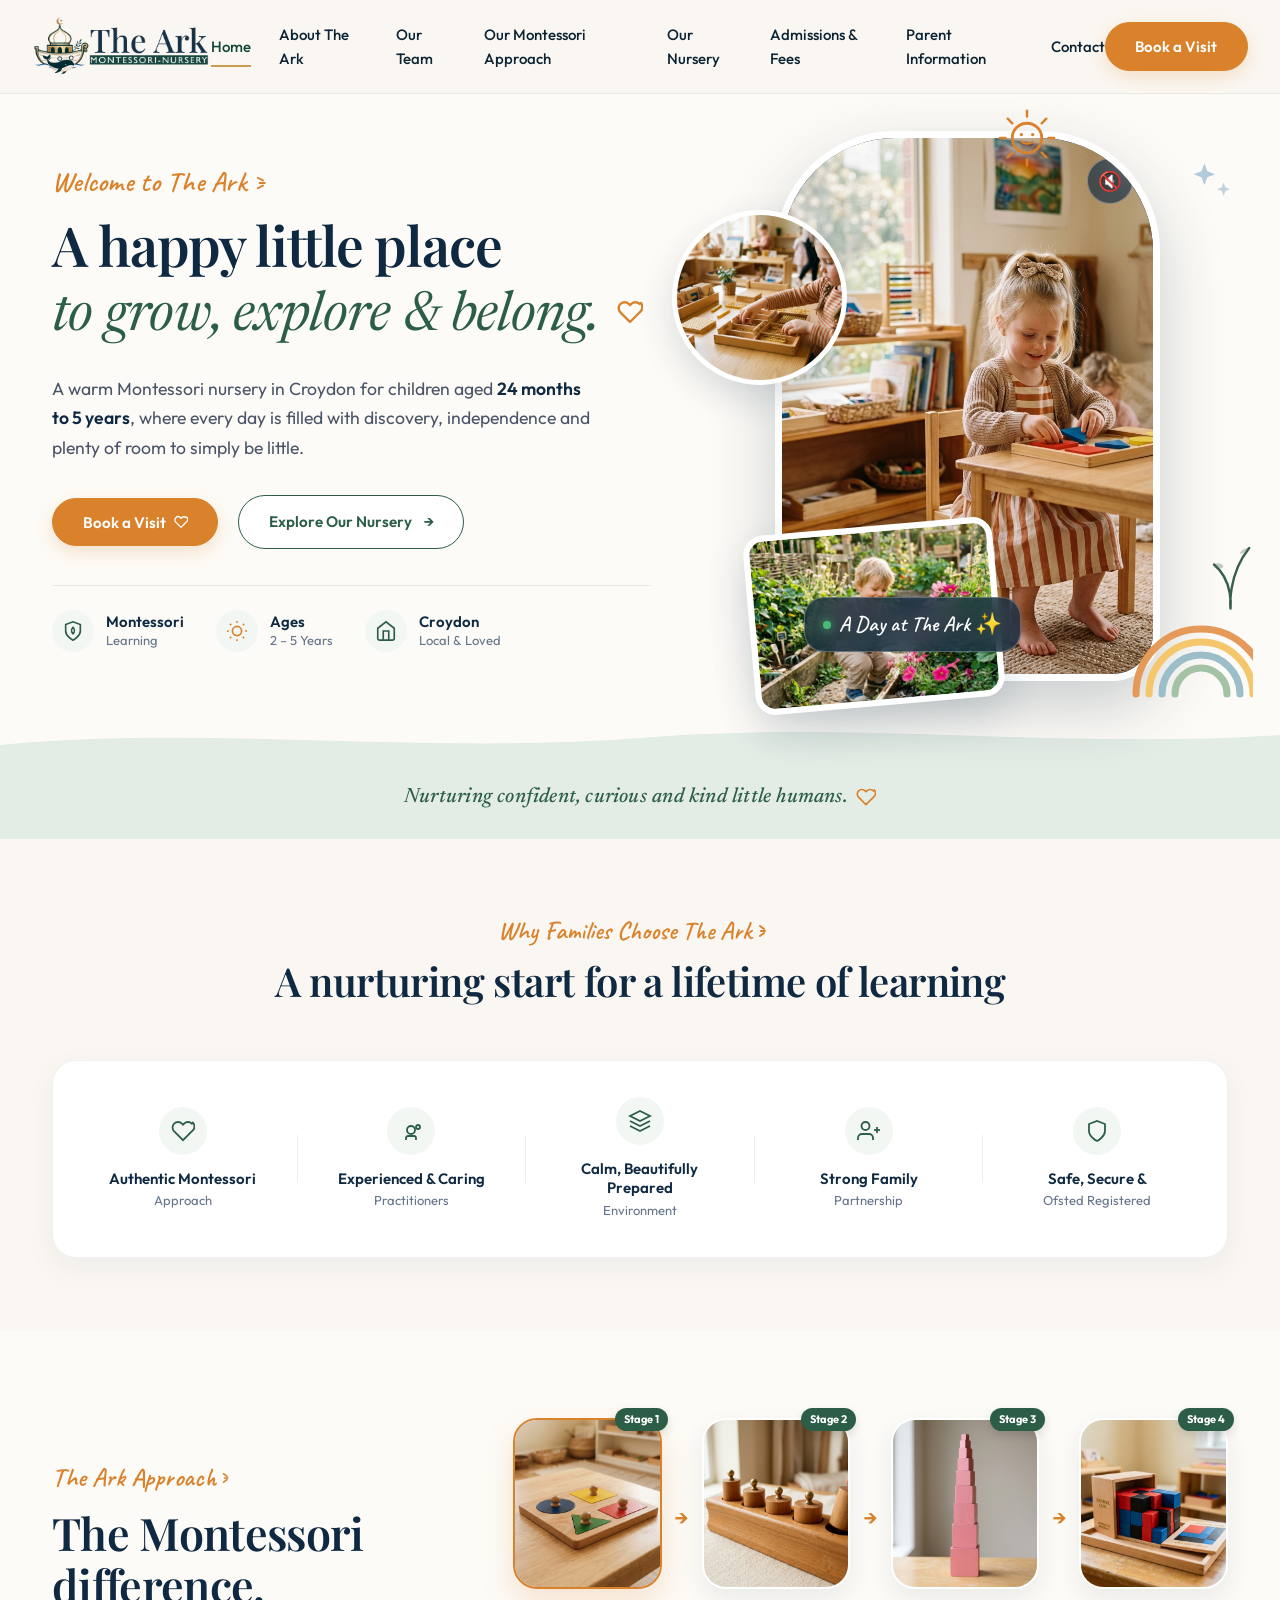
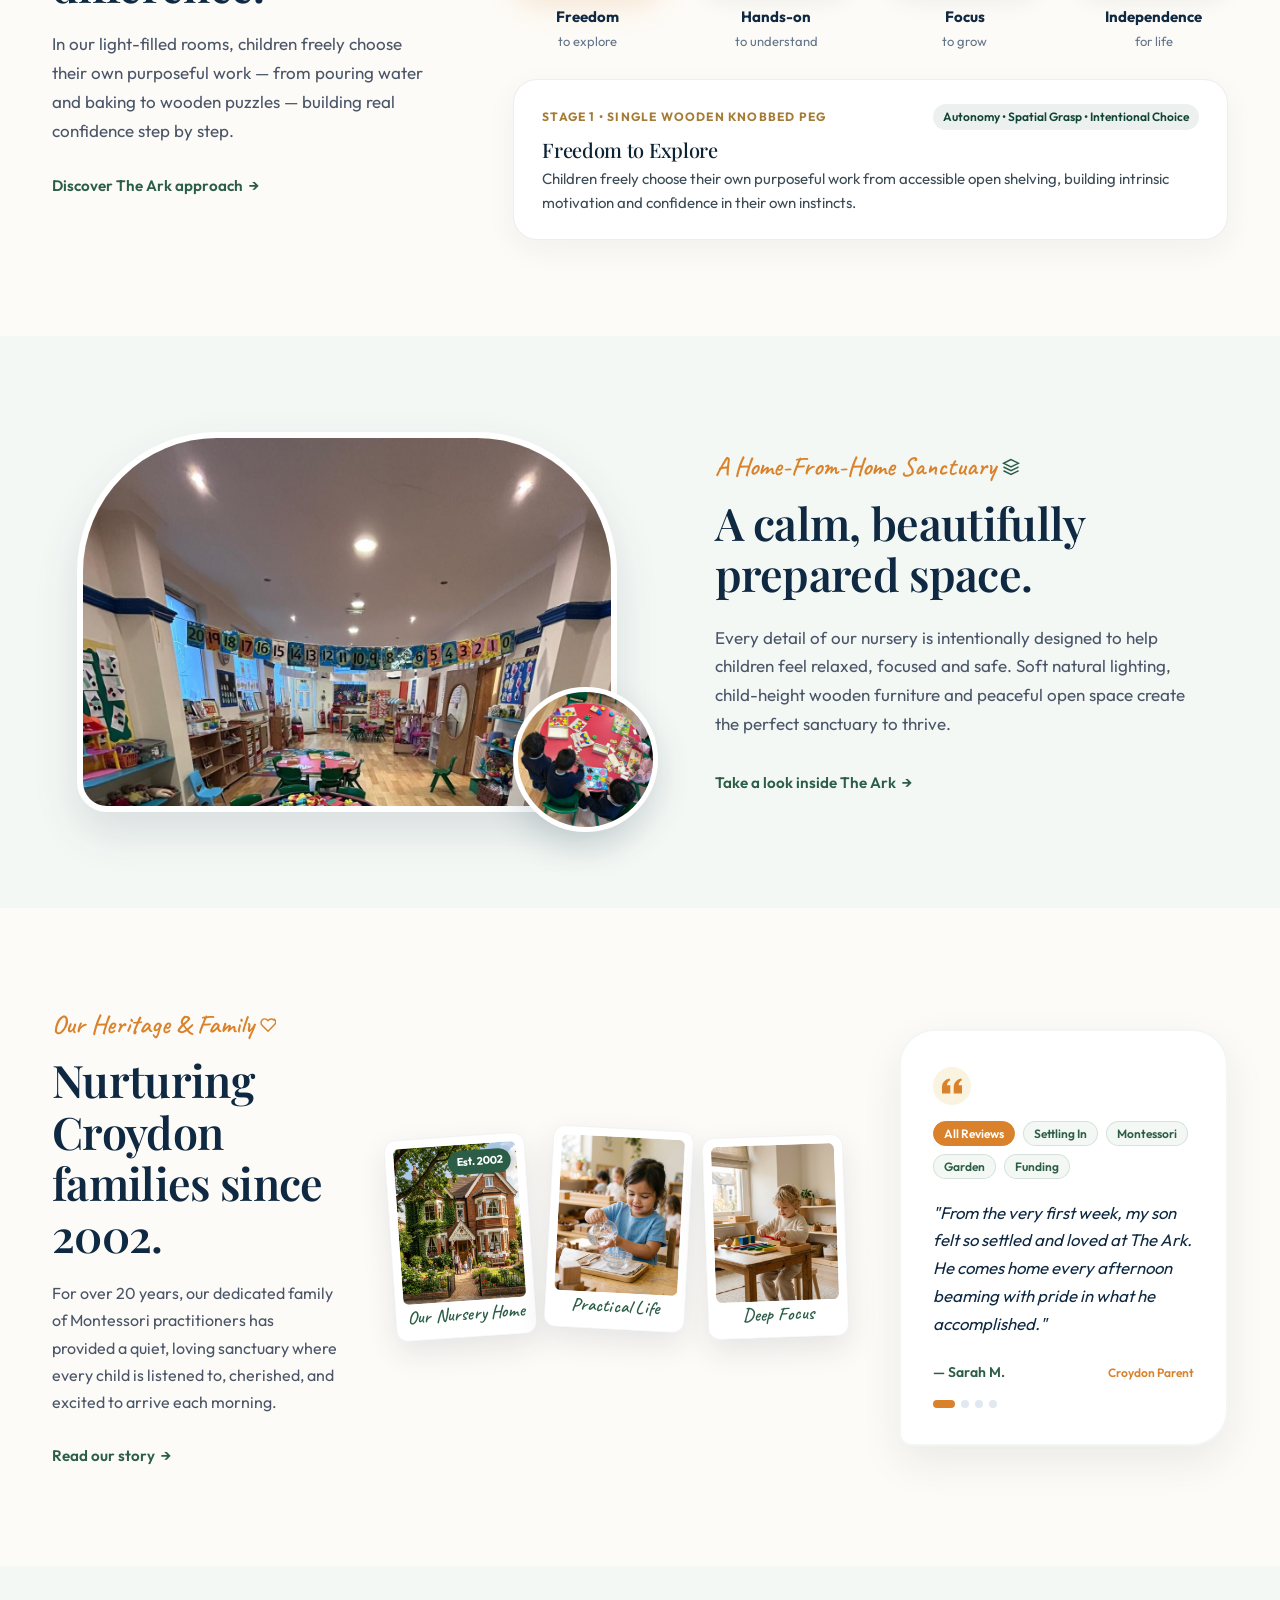
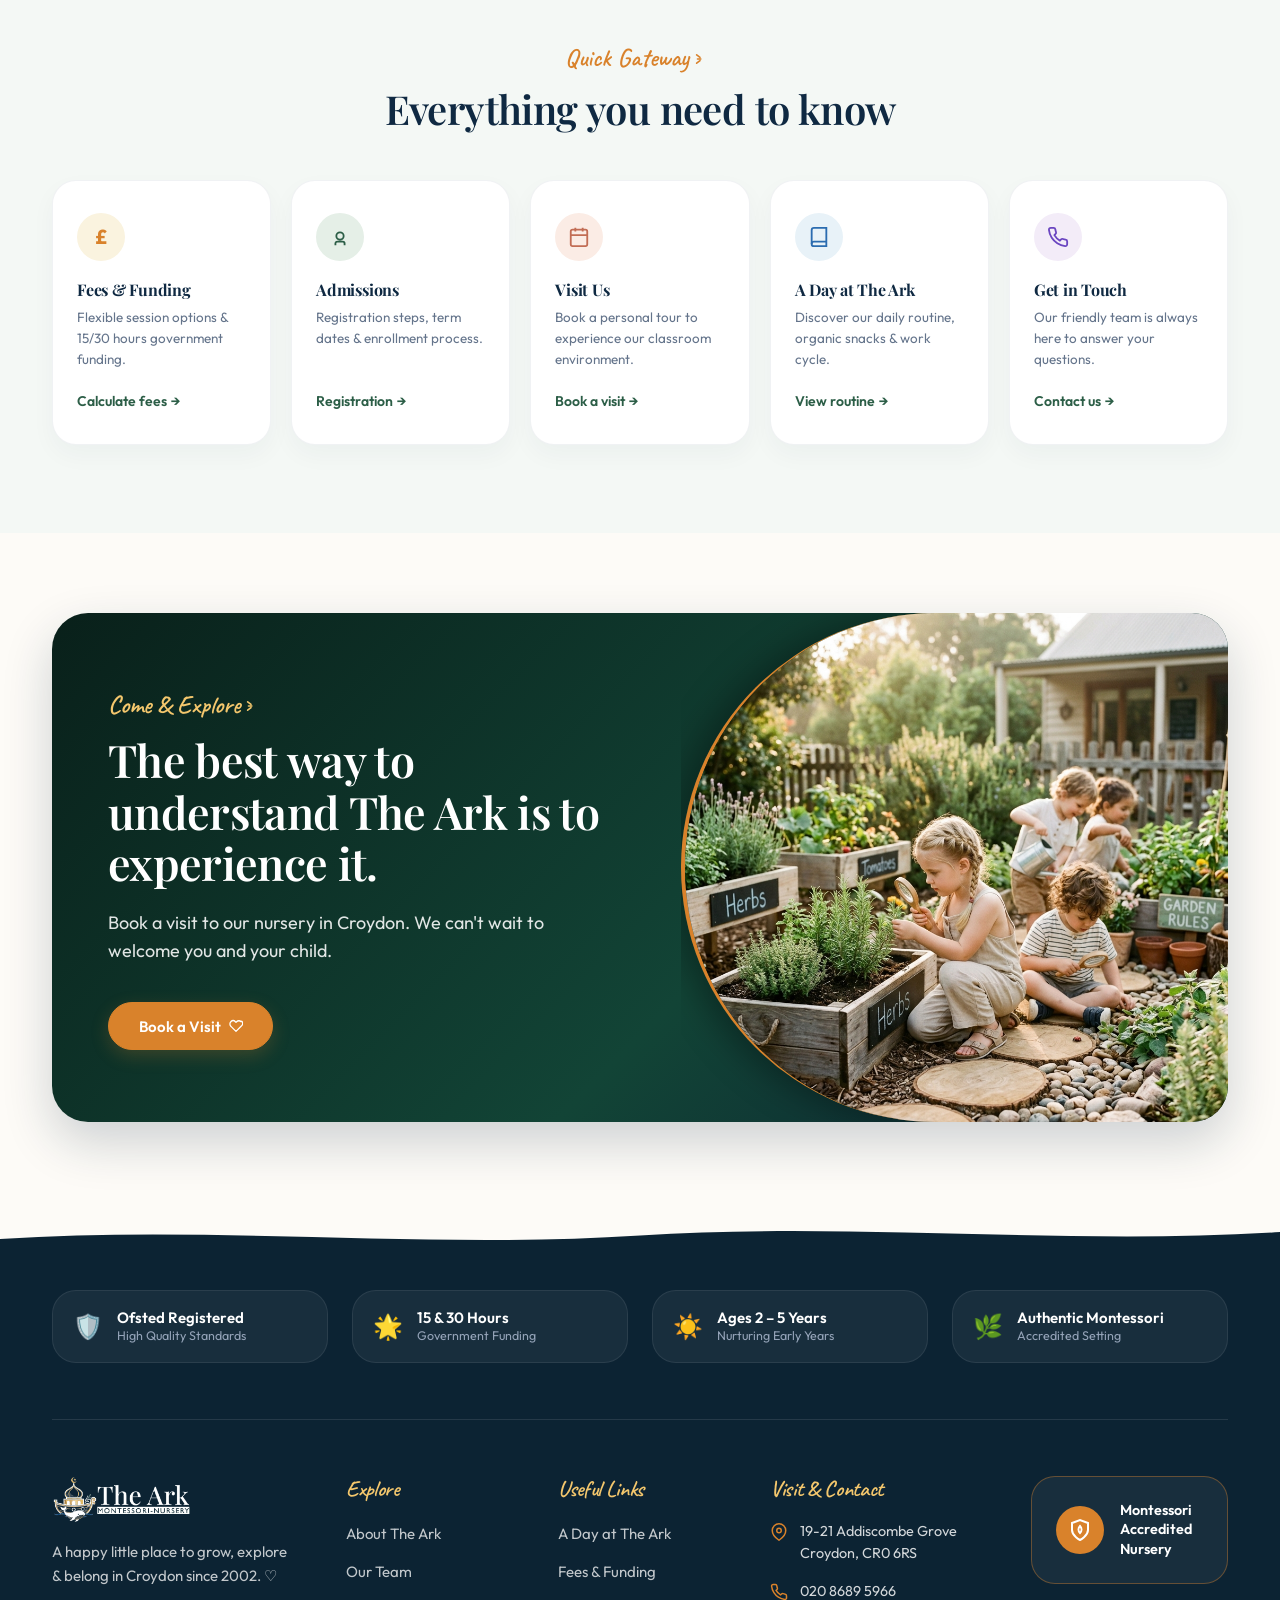
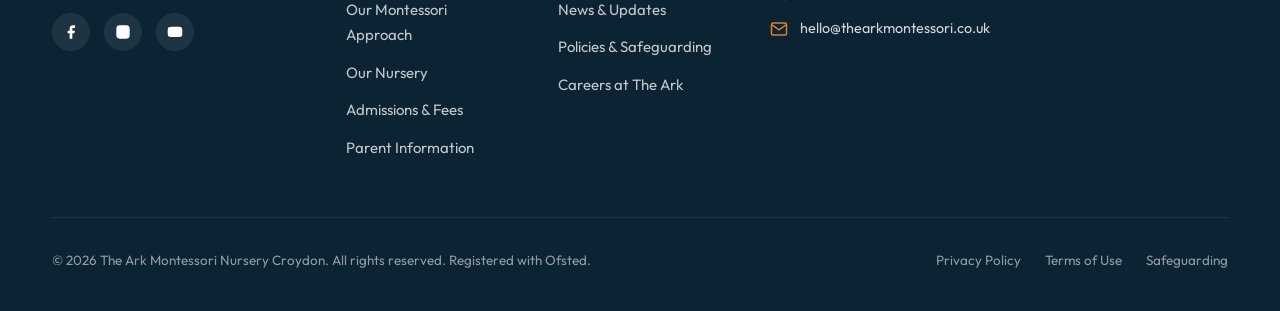
==== commit a1cda28a: "Create dedicated Our Team page (our-team.html) with 9:16 piece-to-camera video reels and update top " ====
--- a/index.html
+++ b/index.html
@@ -31,6 +31,7 @@
       <nav class="desktop-nav" aria-label="Primary Navigation">
         <a href="index.html" class="nav-link active">Home</a>
         <a href="about.html" class="nav-link">About The Ark</a>
+        <a href="our-team.html" class="nav-link">Our Team</a>
         <a href="our-approach.html" class="nav-link">Our Montessori Approach</a>
         <a href="our-environment.html" class="nav-link">Our Nursery</a>
         <a href="admissions.html" class="nav-link">Admissions & Fees</a>
@@ -55,6 +56,7 @@
     <ul class="mobile-nav-list">
       <li><a href="index.html" class="mobile-nav-link">Home <span>→</span></a></li>
       <li><a href="about.html" class="mobile-nav-link">About The Ark <span>→</span></a></li>
+      <li><a href="our-team.html" class="mobile-nav-link">Our Team <span>→</span></a></li>
       <li><a href="our-approach.html" class="mobile-nav-link">Our Montessori Approach <span>→</span></a></li>
       <li><a href="our-environment.html" class="mobile-nav-link">Our Nursery <span>→</span></a></li>
       <li><a href="admissions.html" class="mobile-nav-link">Admissions & Fees <span>→</span></a></li>
--- a/css/hero.css
+++ b/css/hero.css
@@ -180,7 +180,7 @@
 .hero-visual {
   position: relative;
   width: 100%;
-  min-height: 490px;
+  min-height: 560px;
   display: flex;
   align-items: center;
   justify-content: center;
@@ -190,21 +190,21 @@
 .blob-frame {
   position: relative;
   width: 100%;
-  max-width: 320px;
+  max-width: 385px;
   aspect-ratio: 9 / 16;
-  height: 480px;
-  border-radius: 100px 100px 36px 36px;
+  height: 550px;
+  border-radius: 120px 120px 48px 48px;
   overflow: hidden;
-  box-shadow: 0 22px 55px rgba(15, 41, 66, 0.18);
+  box-shadow: 0 25px 65px rgba(15, 41, 66, 0.22);
   background-color: #0F2942;
-  border: 6px solid #FFFFFF;
+  border: 7px solid #FFFFFF;
   margin: 0 auto;
   transition: transform var(--transition-slow), box-shadow var(--transition-slow);
 }
 
 .blob-frame:hover {
-  transform: translateY(-4px);
-  box-shadow: 0 28px 65px rgba(15, 41, 66, 0.24);
+  transform: translateY(-6px);
+  box-shadow: 0 32px 75px rgba(15, 41, 66, 0.28);
 }
 
 .blob-frame video, .blob-frame img {
@@ -218,17 +218,17 @@
 /* Sound Mute/Unmute Toggle Button */
 .reel-sound-toggle {
   position: absolute;
-  top: 18px;
-  right: 18px;
-  width: 44px;
-  height: 44px;
+  top: 20px;
+  right: 20px;
+  width: 46px;
+  height: 46px;
   border-radius: 50%;
   background: rgba(15, 41, 66, 0.65);
   backdrop-filter: blur(10px);
   -webkit-backdrop-filter: blur(10px);
   border: 1.5px solid rgba(255, 255, 255, 0.3);
   color: #FFFFFF;
-  font-size: 1.15rem;
+  font-size: 1.2rem;
   display: flex;
   align-items: center;
   justify-content: center;
@@ -245,19 +245,19 @@
 /* Floating Bottom Live Tagline Badge */
 .reel-live-badge {
   position: absolute;
-  bottom: 20px;
-  left: 20px;
+  bottom: 22px;
+  left: 22px;
   background: rgba(15, 41, 66, 0.75);
   backdrop-filter: blur(12px);
   -webkit-backdrop-filter: blur(12px);
   color: #FFFFFF;
-  padding: 8px 16px;
+  padding: 9px 18px;
   border-radius: 20px;
   display: inline-flex;
   align-items: center;
   gap: 8px;
   font-family: var(--font-script);
-  font-size: 1.3rem;
+  font-size: 1.35rem;
   font-weight: 600;
   border: 1px solid rgba(255, 255, 255, 0.25);
   z-index: 10;
@@ -281,10 +281,10 @@
 /* Overlapping Circular Inset Photo Frame */
 .inset-circle-frame {
   position: absolute;
-  top: 20%;
-  left: -25px;
-  width: 165px;
-  height: 165px;
+  top: 15%;
+  left: -35px;
+  width: 175px;
+  height: 175px;
   border-radius: 50%;
   border: 5px solid #FFFFFF;
   box-shadow: 0 14px 35px rgba(15, 41, 66, 0.15);
@@ -307,10 +307,10 @@
 /* Overlapping Tilted Card Inset Photo Frame */
 .inset-card-frame {
   position: absolute;
-  bottom: -15px;
-  left: 12%;
-  width: 235px;
-  height: 170px;
+  bottom: -20px;
+  left: 8%;
+  width: 250px;
+  height: 180px;
   border-radius: 20px;
   border: 6px solid #FFFFFF;
   box-shadow: 0 16px 40px rgba(15, 41, 66, 0.16);
--- a/css/story.css
+++ b/css/story.css
@@ -238,7 +238,7 @@
   border-color: var(--color-mustard);
 }
 
-/* Meet Our Caring Team Grid & Cards */
+/* Meet Our Caring Team 9:16 Piece-to-Camera Video Reel Grid & Cards */
 .team-section {
   padding: 6rem 0;
   background-color: #FDFBF7;
@@ -277,15 +277,17 @@
 
 .team-card {
   background-color: #FFFFFF;
-  border-radius: 24px;
-  padding: 1.75rem 1.5rem 2rem 1.5rem;
-  box-shadow: 0 14px 35px rgba(15, 41, 66, 0.08);
-  border: 2px solid #F3F7F4;
+  border-radius: 32px;
+  padding: 8px;
+  box-shadow: 0 16px 40px rgba(15, 41, 66, 0.1);
+  border: 6px solid #FFFFFF;
+  position: relative;
+  aspect-ratio: 9 / 16;
+  height: 520px;
+  overflow: hidden;
   display: flex;
   flex-direction: column;
-  align-items: center;
-  text-align: center;
-  position: relative;
+  justify-content: space-between;
   transition: transform var(--transition-smooth), box-shadow var(--transition-smooth);
 }
 
@@ -304,69 +306,112 @@
 .team-card:hover {
   transform: rotate(0deg) translateY(-8px) scale(1.03);
   z-index: 5;
-  box-shadow: 0 20px 45px rgba(15, 41, 66, 0.15);
-  border-color: var(--color-mustard);
-}
-
-.team-img-wrapper {
-  width: 150px;
-  height: 170px;
-  border-radius: 90px 90px 20px 20px;
+  box-shadow: 0 24px 55px rgba(15, 41, 66, 0.18);
+}
+
+.team-video-wrapper {
+  position: absolute;
+  top: 0;
+  left: 0;
+  width: 100%;
+  height: 100%;
+  border-radius: 24px;
   overflow: hidden;
-  border: 4px solid #FFFFFF;
-  box-shadow: 0 10px 24px rgba(15, 41, 66, 0.12);
-  margin-bottom: 1.25rem;
-  background-color: #FAF5EE;
-}
-
-.team-img-wrapper img {
+  background-color: #0F2942;
+}
+
+.team-video-wrapper video, .team-video-wrapper img {
   width: 100%;
   height: 100%;
   object-fit: cover;
-  transition: transform var(--transition-smooth);
-}
-
-.team-card:hover .team-img-wrapper img {
-  transform: scale(1.05);
+  transition: transform var(--transition-slow);
+}
+
+.team-card:hover .team-video-wrapper video,
+.team-card:hover .team-video-wrapper img {
+  transform: scale(1.04);
+}
+
+/* Sound Toggle Button */
+.team-sound-toggle {
+  position: absolute;
+  top: 16px;
+  right: 16px;
+  width: 42px;
+  height: 42px;
+  border-radius: 50%;
+  background: rgba(15, 41, 66, 0.65);
+  backdrop-filter: blur(10px);
+  -webkit-backdrop-filter: blur(10px);
+  border: 1.5px solid rgba(255, 255, 255, 0.3);
+  color: #FFFFFF;
+  font-size: 1.1rem;
+  display: flex;
+  align-items: center;
+  justify-content: center;
+  cursor: pointer;
+  z-index: 10;
+  transition: all var(--transition-fast);
+}
+
+.team-sound-toggle:hover {
+  background: var(--color-mustard);
+  transform: scale(1.1);
+}
+
+/* Floating Bottom Practitioner Info Card */
+.team-info-box {
+  position: absolute;
+  bottom: 12px;
+  left: 12px;
+  right: 12px;
+  background: rgba(255, 255, 255, 0.92);
+  backdrop-filter: blur(12px);
+  -webkit-backdrop-filter: blur(12px);
+  border-radius: 20px;
+  padding: 1.1rem 1rem;
+  border: 1px solid rgba(255, 255, 255, 0.6);
+  z-index: 8;
+  text-align: center;
+  box-shadow: 0 8px 24px rgba(15, 41, 66, 0.12);
 }
 
 .team-name {
   font-family: var(--font-serif);
-  font-size: 1.4rem;
+  font-size: 1.25rem;
   font-weight: 600;
   color: #0F2942;
-  margin-bottom: 0.2rem;
+  margin-bottom: 0.15rem;
 }
 
 .team-role {
-  font-size: 0.84rem;
+  font-size: 0.78rem;
   font-weight: 700;
   color: var(--color-mustard);
   text-transform: uppercase;
-  letter-spacing: 0.05em;
-  margin-bottom: 0.75rem;
+  letter-spacing: 0.04em;
+  margin-bottom: 0.4rem;
 }
 
 .team-credential-badge {
   display: inline-block;
-  font-size: 0.78125rem;
+  font-size: 0.72rem;
   font-weight: 600;
   color: #2C5E47;
   background-color: #E5EFE7;
-  padding: 4px 12px;
+  padding: 3px 10px;
   border-radius: var(--radius-full);
-  margin-bottom: 1rem;
+  margin-bottom: 0.4rem;
   border: 1px solid rgba(44, 94, 71, 0.15);
 }
 
 .team-bio {
   font-family: var(--font-script);
-  font-size: 1.25rem;
-  font-weight: 600;
-  line-height: 1.45;
+  font-size: 1.15rem;
+  font-weight: 600;
+  line-height: 1.35;
   color: #2C5E47;
   margin: 0;
-  letter-spacing: 0.01em;
 }
 
 /* Responsive Rules */
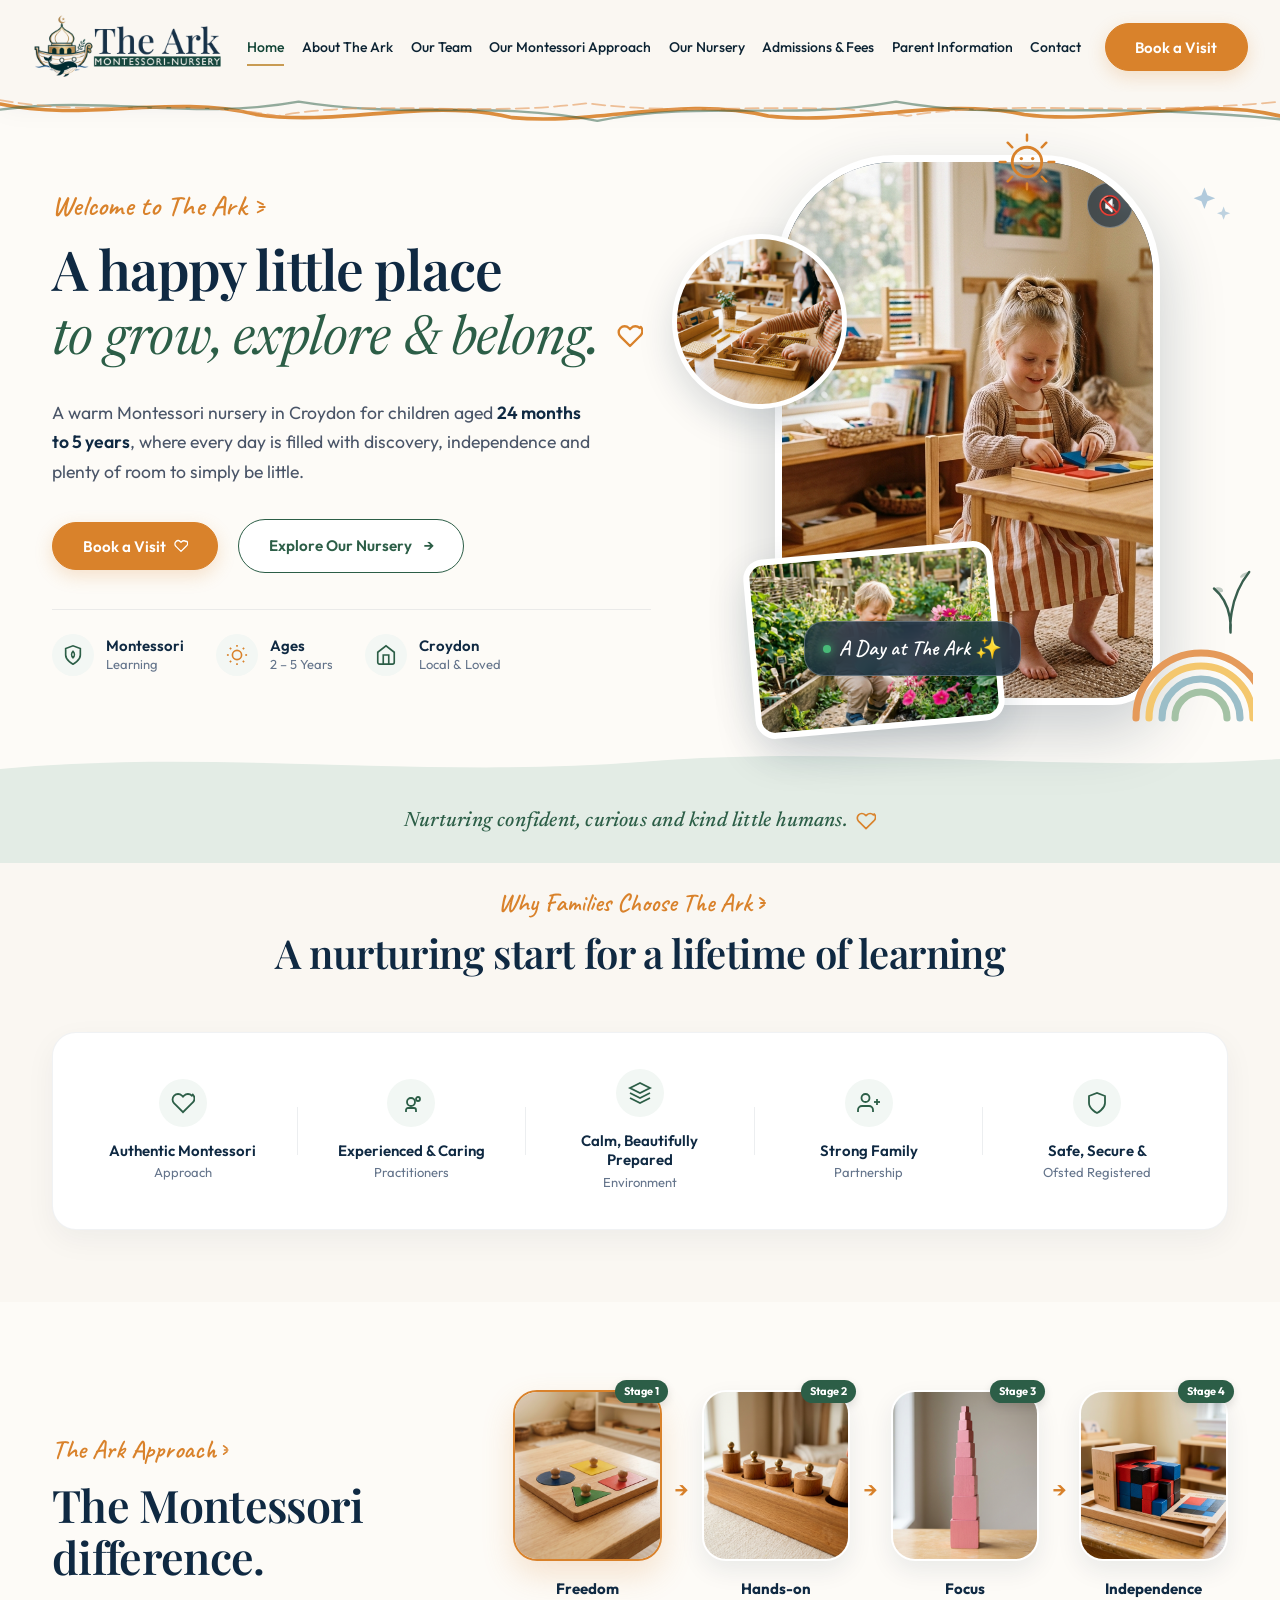
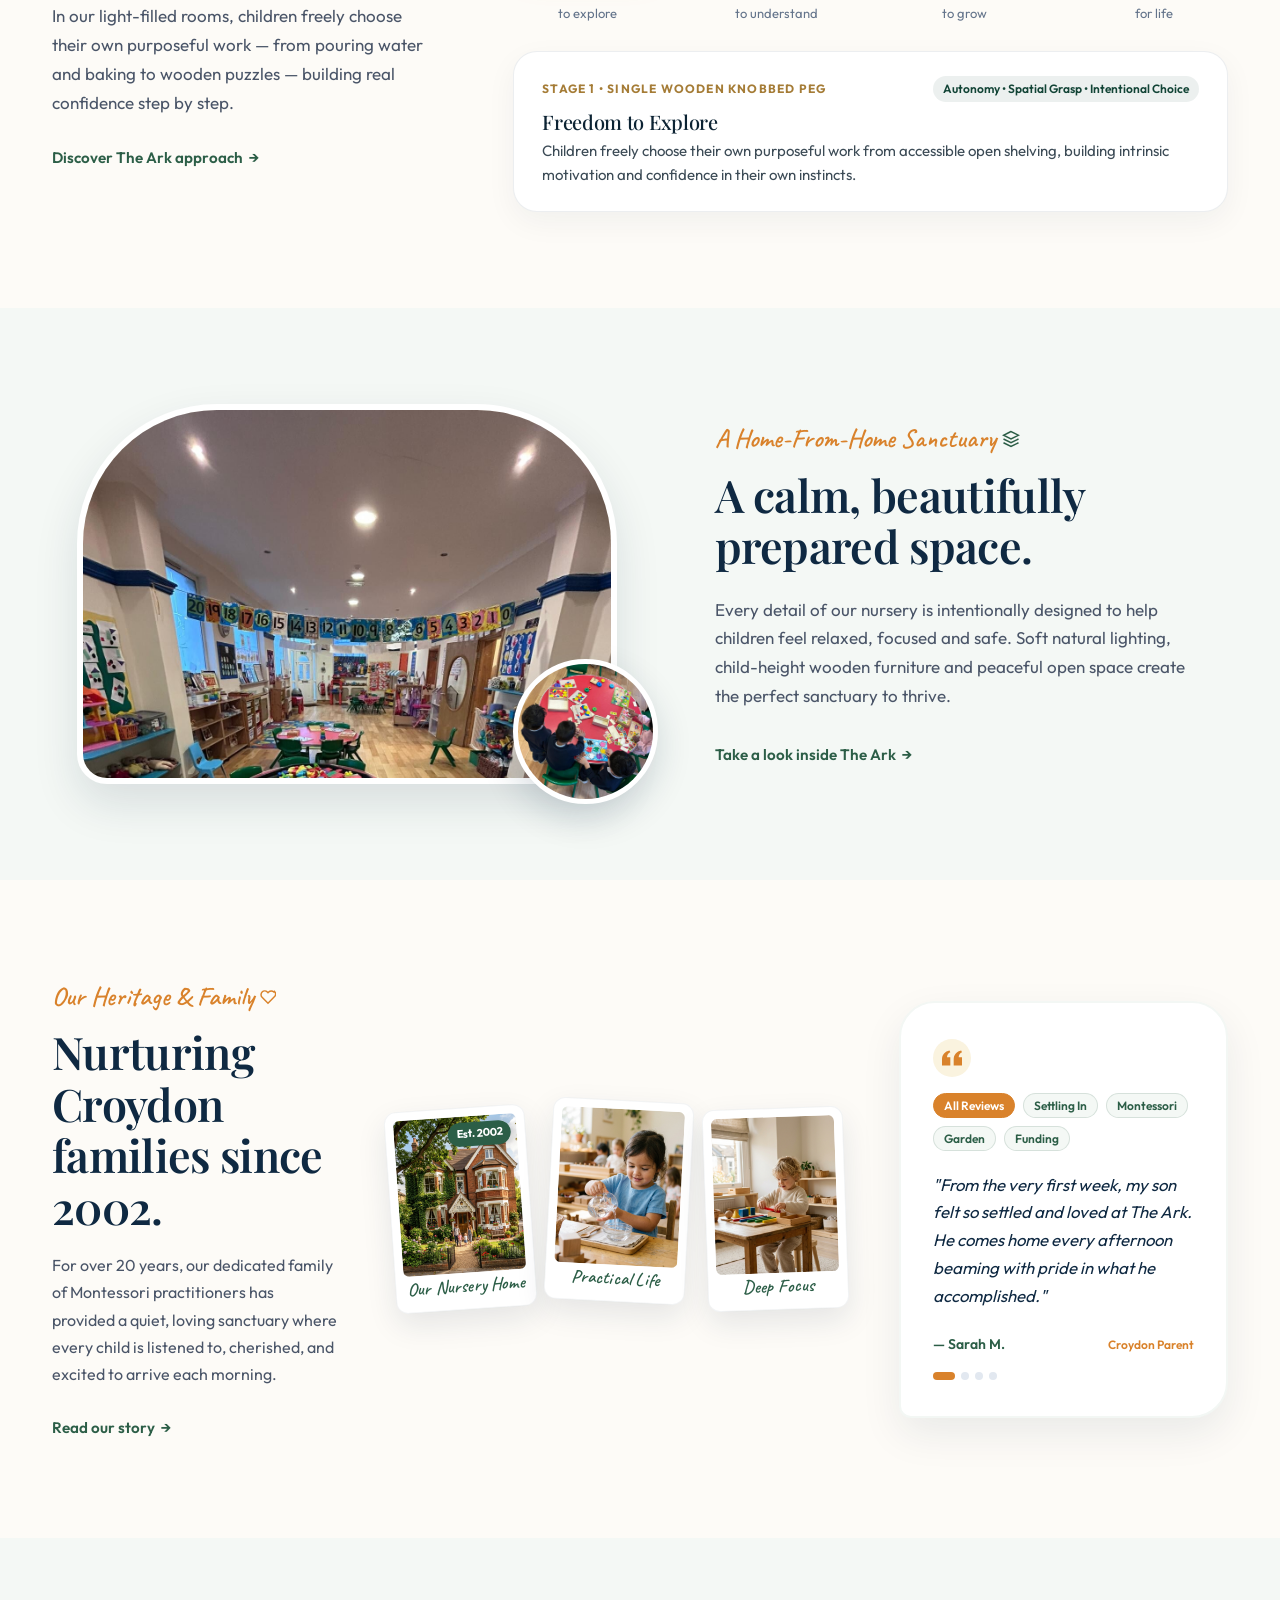
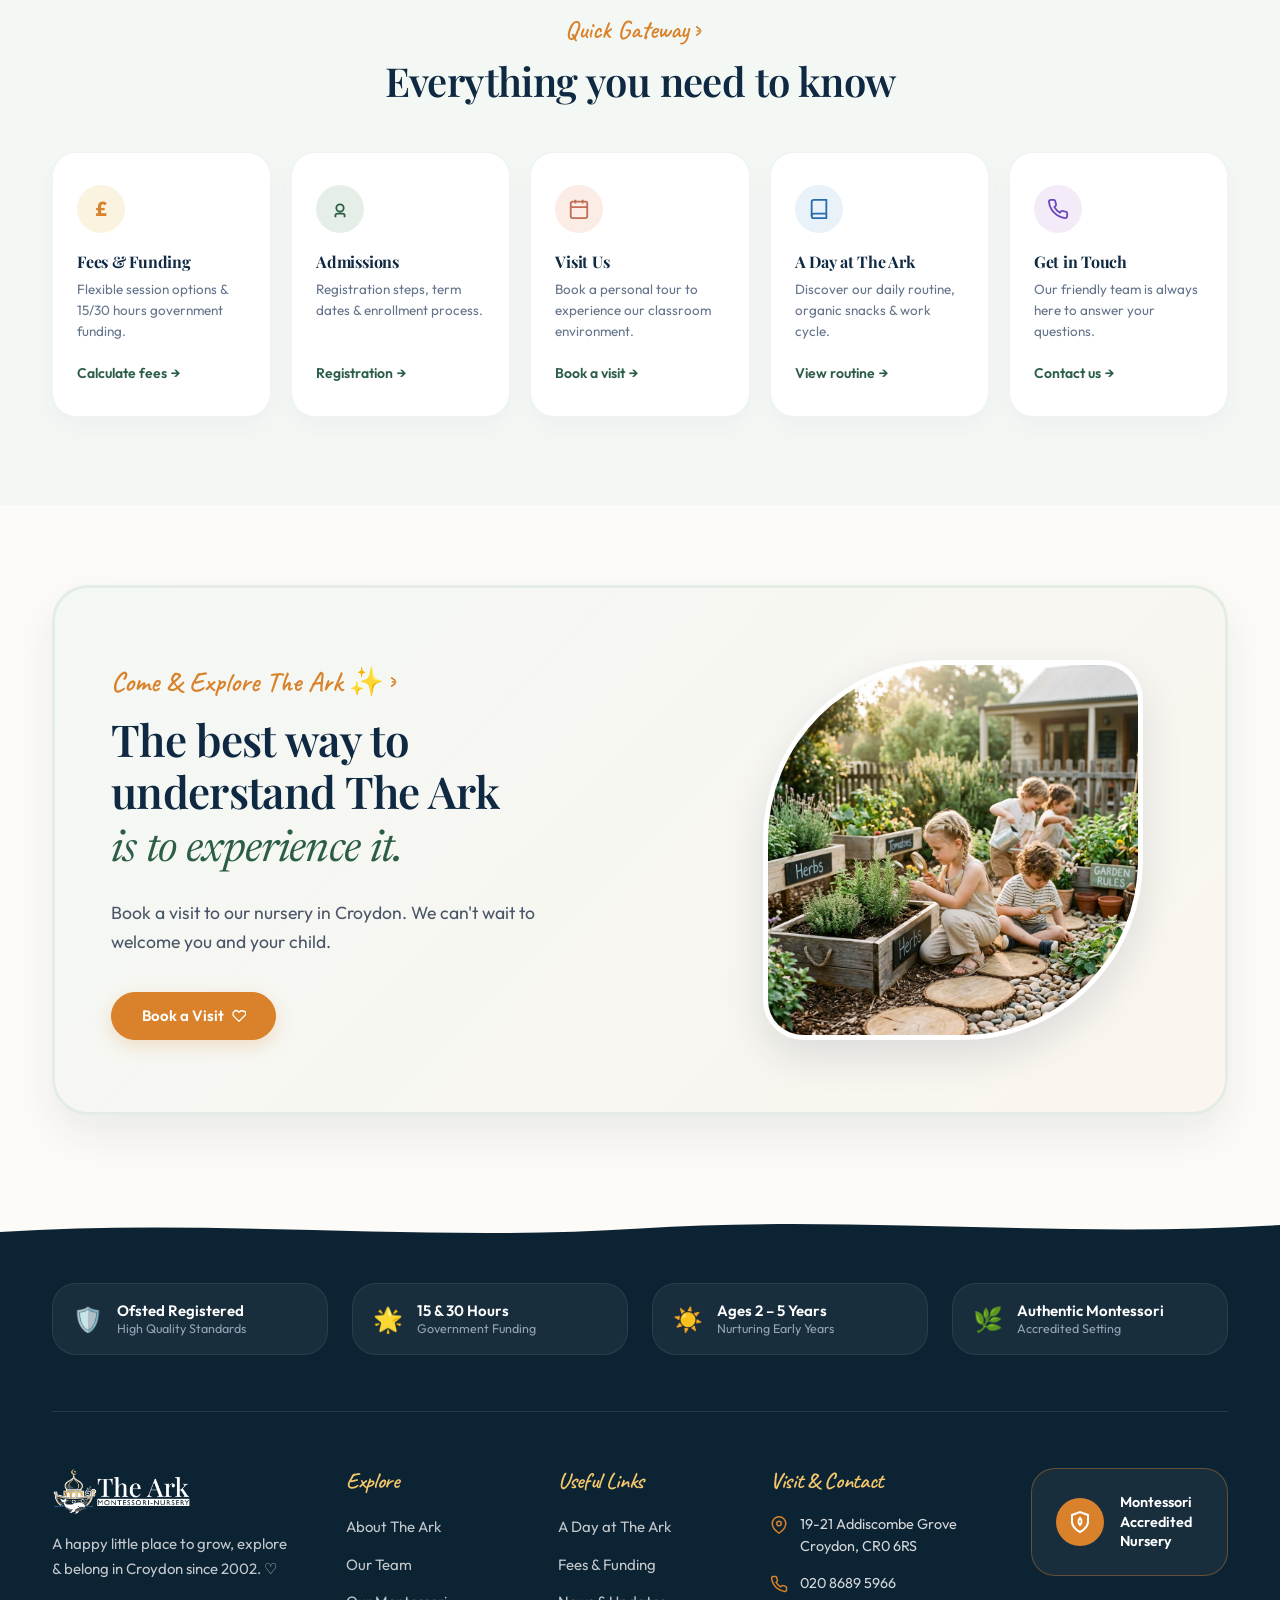
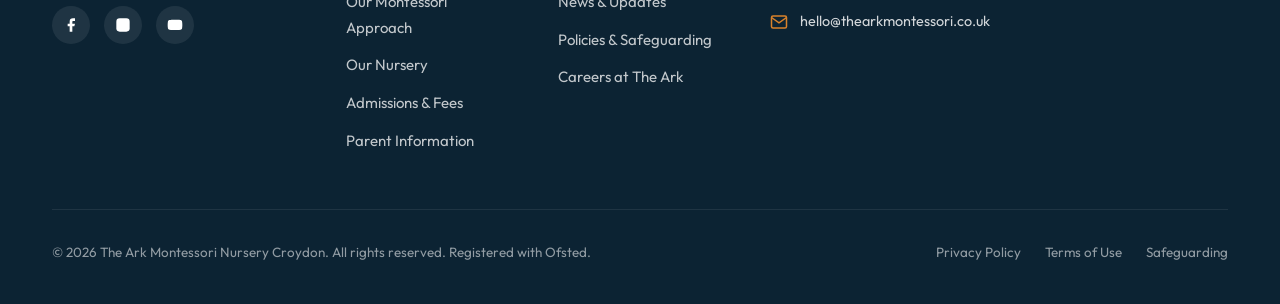
==== commit f1f93cdb: "Redesign Pre-Footer CTA section with soft mint & cream card, script typography, green italic accents" ====
--- a/index.html
+++ b/index.html
@@ -499,10 +499,10 @@
         <div class="final-cta-card">
           <div class="final-cta-content">
             <span class="final-cta-eyebrow">
-              Come &amp; Explore
-              <svg width="20" height="14" viewBox="0 0 24 16" fill="none"><path d="M3 8H7M2 3L6 6M2 13L6 10" stroke="#F4C76D" stroke-width="2" stroke-linecap="round"/></svg>
+              Come &amp; Explore The Ark ✨
+              <svg width="20" height="14" viewBox="0 0 24 16" fill="none"><path d="M3 8H7M2 3L6 6M2 13L6 10" stroke="#D9822B" stroke-width="2" stroke-linecap="round"/></svg>
             </span>
-            <h2 class="final-cta-title">The best way to understand The Ark is to experience it.</h2>
+            <h2 class="final-cta-title">The best way to understand The Ark<br><span class="final-cta-title-italic">is to experience it.</span></h2>
             <p class="final-cta-desc">Book a visit to our nursery in Croydon. We can't wait to welcome you and your child.</p>
             <button type="button" class="btn btn-primary btn-book-visit">
               Book a Visit
--- a/css/header.css
+++ b/css/header.css
@@ -9,17 +9,31 @@
   left: 0;
   right: 0;
   height: var(--header-height);
-  background-color: rgba(250, 247, 242, 0.95);
-  backdrop-filter: blur(12px);
-  -webkit-backdrop-filter: blur(12px);
+  background-color: #FAF7F2;
+  box-shadow: 0 8px 30px rgba(15, 41, 66, 0.08);
   z-index: 1000;
-  border-bottom: 1px solid rgba(12, 35, 51, 0.06);
-  transition: background-color var(--transition-smooth), box-shadow var(--transition-smooth), height var(--transition-smooth);
+  border-bottom: none;
+  overflow: visible !important;
+  transition: background-color var(--transition-smooth), box-shadow var(--transition-smooth);
+}
+
+.site-header::after {
+  content: '';
+  position: absolute;
+  bottom: -34px;
+  left: 0;
+  width: 100%;
+  height: 36px;
+  background-image: url("data:image/svg+xml,%3Csvg xmlns='http://www.w3.org/2000/svg' viewBox='0 0 1200 45' preserveAspectRatio='none'%3E%3Cpath fill='%23FAF7F2' d='M0,15 C80,38 160,2 240,28 C320,44 400,6 480,32 C560,42 640,4 720,30 C800,42 880,6 960,28 C1040,42 1120,4 1200,30 V0 H0 Z'/%3E%3Cpath stroke='%23D9822B' stroke-width='4.5' stroke-linecap='round' stroke-linejoin='round' stroke-opacity='0.9' fill='none' d='M0,15 C80,38 160,2 240,28 C320,44 400,6 480,32 C560,42 640,4 720,30 C800,42 880,6 960,28 C1040,42 1120,4 1200,30'/%3E%3Cpath stroke='%232C5E47' stroke-width='3' stroke-linecap='round' stroke-linejoin='round' stroke-opacity='0.5' fill='none' d='M0,22 C100,4 180,36 280,12 C380,34 460,10 560,36 C660,10 740,36 840,12 C940,36 1020,10 1200,34'/%3E%3Cpath stroke='%23E59A5A' stroke-width='2.2' stroke-linecap='round' stroke-dasharray='12 6' stroke-opacity='0.6' fill='none' d='M0,10 C90,32 170,8 260,30 C350,8 450,32 550,14 C650,32 750,8 850,30 C950,8 1050,32 1200,12'/%3E%3C/svg%3E");
+  background-size: 100% 100%;
+  background-repeat: no-repeat;
+  pointer-events: none;
+  z-index: 1001;
 }
 
 .site-header.scrolled {
-  box-shadow: 0 4px 20px rgba(12, 35, 51, 0.06);
-  background-color: rgba(250, 247, 242, 0.98);
+  box-shadow: 0 8px 35px rgba(15, 41, 66, 0.12);
+  background-color: #FAF7F2;
 }
 
 .header-inner {
@@ -59,15 +73,16 @@
 .desktop-nav {
   display: flex;
   align-items: center;
-  gap: 1.75rem;
+  gap: 1.1rem;
 }
 
 .nav-link {
-  font-size: 0.9375rem;
+  font-size: 0.875rem;
   font-weight: 500;
   color: var(--color-navy);
   padding: 0.5rem 0;
   position: relative;
+  white-space: nowrap;
   transition: color var(--transition-fast);
 }
 
@@ -219,7 +234,7 @@
 }
 
 /* Responsive Rules for Header */
-@media (max-width: 1080px) {
+@media (max-width: 1240px) {
   .desktop-nav {
     display: none;
   }
--- a/css/hero.css
+++ b/css/hero.css
@@ -5,7 +5,7 @@
 
 .hero-section {
   position: relative;
-  padding-top: calc(var(--header-height) + 2rem);
+  padding-top: calc(var(--header-height) + 3.5rem);
   padding-bottom: 0;
   background-color: #FDFBF7;
   overflow: hidden;
@@ -423,7 +423,7 @@
 /* Section Below Hero: Why Families Choose The Ark */
 .why-choose-section {
   background-color: #FAF7F2;
-  padding: 4.5rem 0;
+  padding: 1.25rem 0 4.5rem 0;
   position: relative;
 }
 
--- a/css/cta.css
+++ b/css/cta.css
@@ -1,6 +1,6 @@
 /**
  * The Ark Montessori Nursery - Pre-Footer CTA Banner Styles
- * Experiential banner with arch photography and wave transitions
+ * Cozy nursery card with soft mint fill, script typography & organic arch photography
  */
 
 .final-cta-section {
@@ -10,13 +10,14 @@
 }
 
 .final-cta-card {
-  background: linear-gradient(135deg, #09201A 0%, #124436 60%, #0C2333 100%);
+  background: linear-gradient(135deg, #F4F8F5 0%, #FAF5EE 100%);
   border-radius: var(--radius-xl);
   overflow: hidden;
   display: grid;
   grid-template-columns: 1.15fr 1fr;
   align-items: center;
-  box-shadow: 0 20px 50px rgba(15, 41, 66, 0.2);
+  box-shadow: 0 20px 45px rgba(15, 41, 66, 0.08);
+  border: 3px solid #E3ECE5;
   position: relative;
 }
 
@@ -33,48 +34,58 @@
   align-items: center;
   gap: 0.4rem;
   font-family: var(--font-script);
-  font-size: 1.6rem;
+  font-size: 1.75rem;
   font-weight: 600;
-  color: #F4C76D;
+  color: var(--color-mustard);
   margin-bottom: 0.5rem;
 }
 
 .final-cta-title {
   font-family: var(--font-serif);
-  font-size: clamp(2rem, 3.5vw, 3rem);
+  font-size: clamp(2rem, 3.5vw, 2.75rem);
   font-weight: 600;
-  line-height: 1.15;
-  color: #FFFFFF;
+  line-height: 1.18;
+  color: #0F2942;
   margin-bottom: 1.25rem;
 }
 
+.final-cta-title-italic {
+  font-family: var(--font-serif-accent);
+  font-style: italic;
+  font-weight: 400;
+  color: #2C5E47;
+}
+
 .final-cta-desc {
-  font-size: 1.125rem;
-  line-height: 1.6;
-  color: rgba(255, 255, 255, 0.88);
+  font-size: 1.1rem;
+  line-height: 1.65;
+  color: #4A5568;
   margin-bottom: 2.25rem;
-  max-width: 440px;
+  max-width: 460px;
 }
 
 .final-cta-image-wrapper {
   position: relative;
   height: 100%;
-  min-height: 400px;
+  min-height: 420px;
   overflow: hidden;
+  display: flex;
+  align-items: center;
+  justify-content: center;
+  padding: 2rem;
 }
 
-/* Gold curved arch framing the photo */
+/* Organic curved arch framing the photo */
 .final-cta-image-arch {
-  position: absolute;
-  top: 0;
-  right: 0;
-  bottom: 0;
-  left: 0;
-  border-top-left-radius: 260px;
-  border-bottom-left-radius: 260px;
+  position: relative;
+  width: 100%;
+  max-width: 380px;
+  height: 380px;
+  border-radius: 180px 40px 180px 40px;
   overflow: hidden;
-  border-left: 4px solid var(--color-mustard);
-  box-shadow: -12px 0 35px rgba(0, 0, 0, 0.35);
+  border: 5px solid #FFFFFF;
+  box-shadow: 0 16px 40px rgba(15, 41, 66, 0.12);
+  background-color: #FAF5EE;
 }
 
 .final-cta-image-arch img {
@@ -100,13 +111,13 @@
   }
   
   .final-cta-image-wrapper {
-    min-height: 280px;
+    min-height: 320px;
+    padding: 1.5rem;
   }
   
   .final-cta-image-arch {
-    border-top-left-radius: 0;
-    border-bottom-left-radius: 0;
-    border-left: none;
-    border-top: 4px solid var(--color-mustard);
+    max-width: 100%;
+    height: 320px;
+    border-radius: 120px 30px 120px 30px;
   }
 }
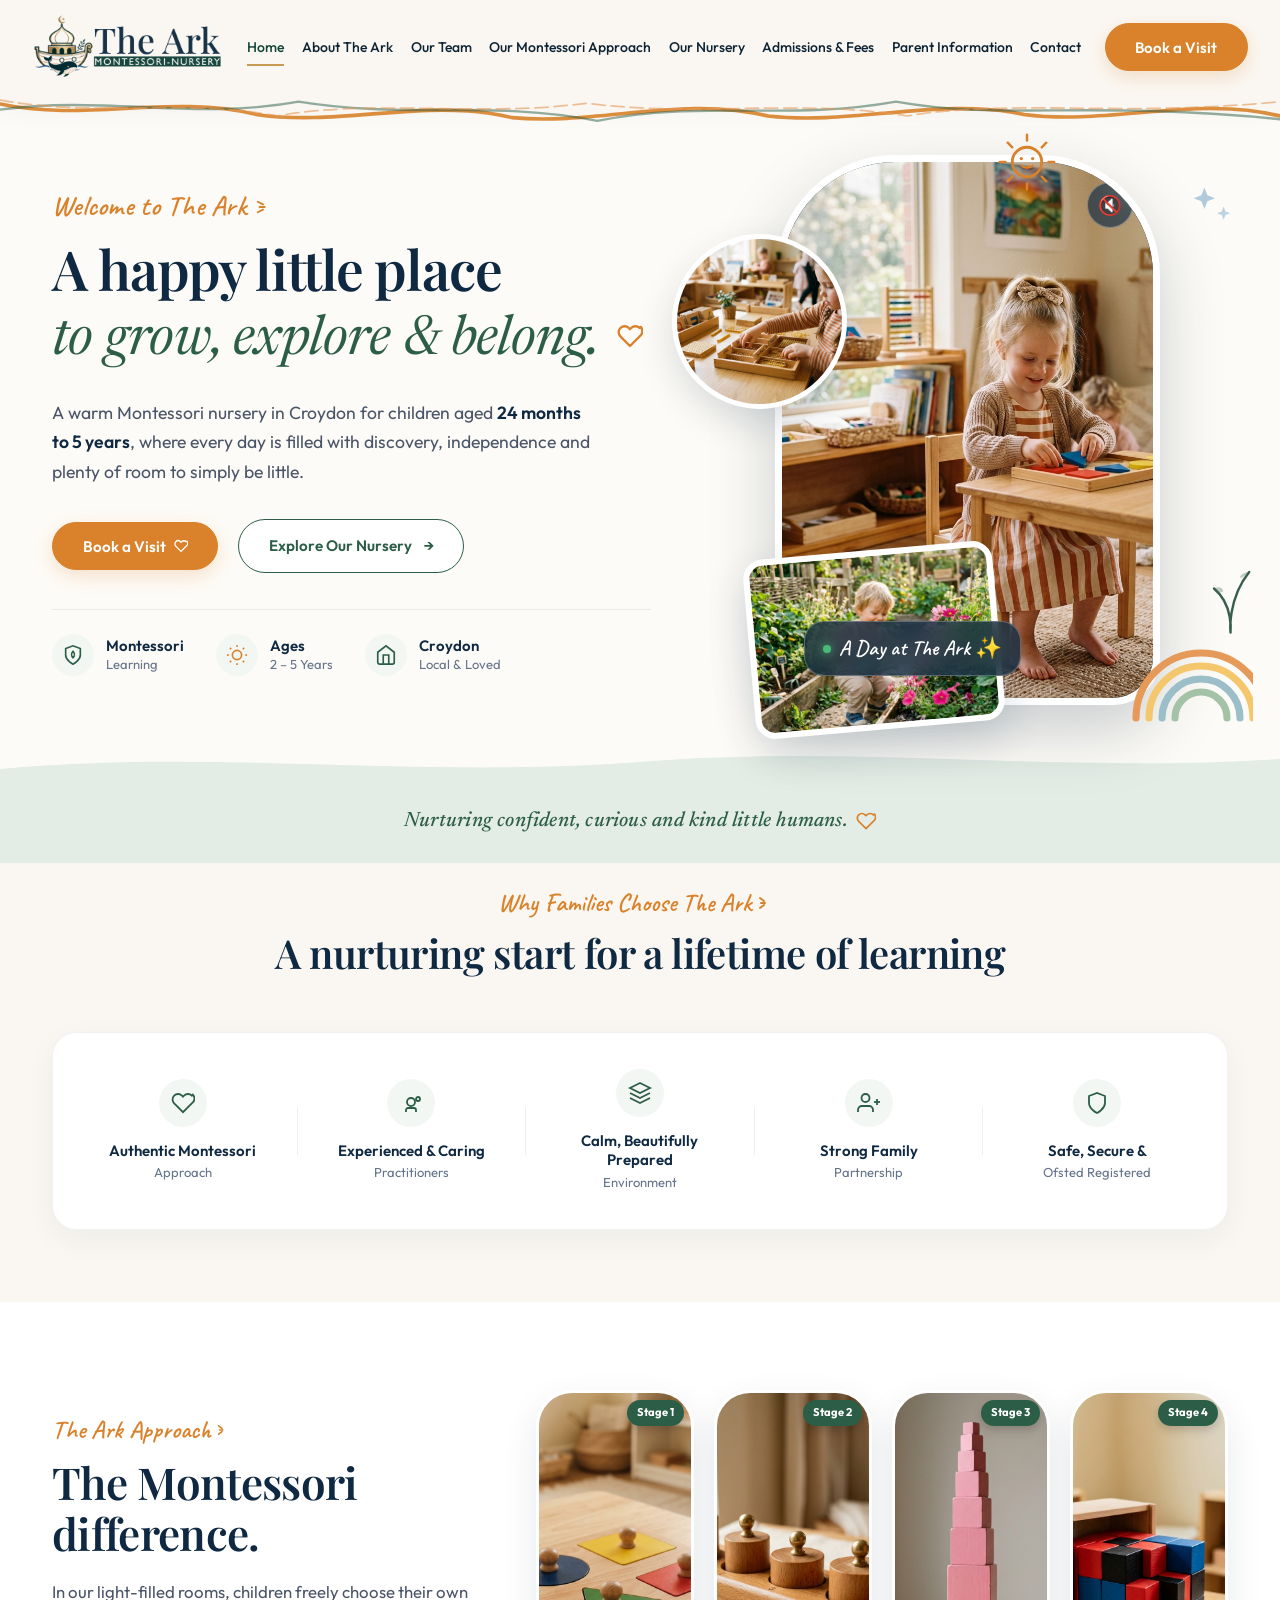
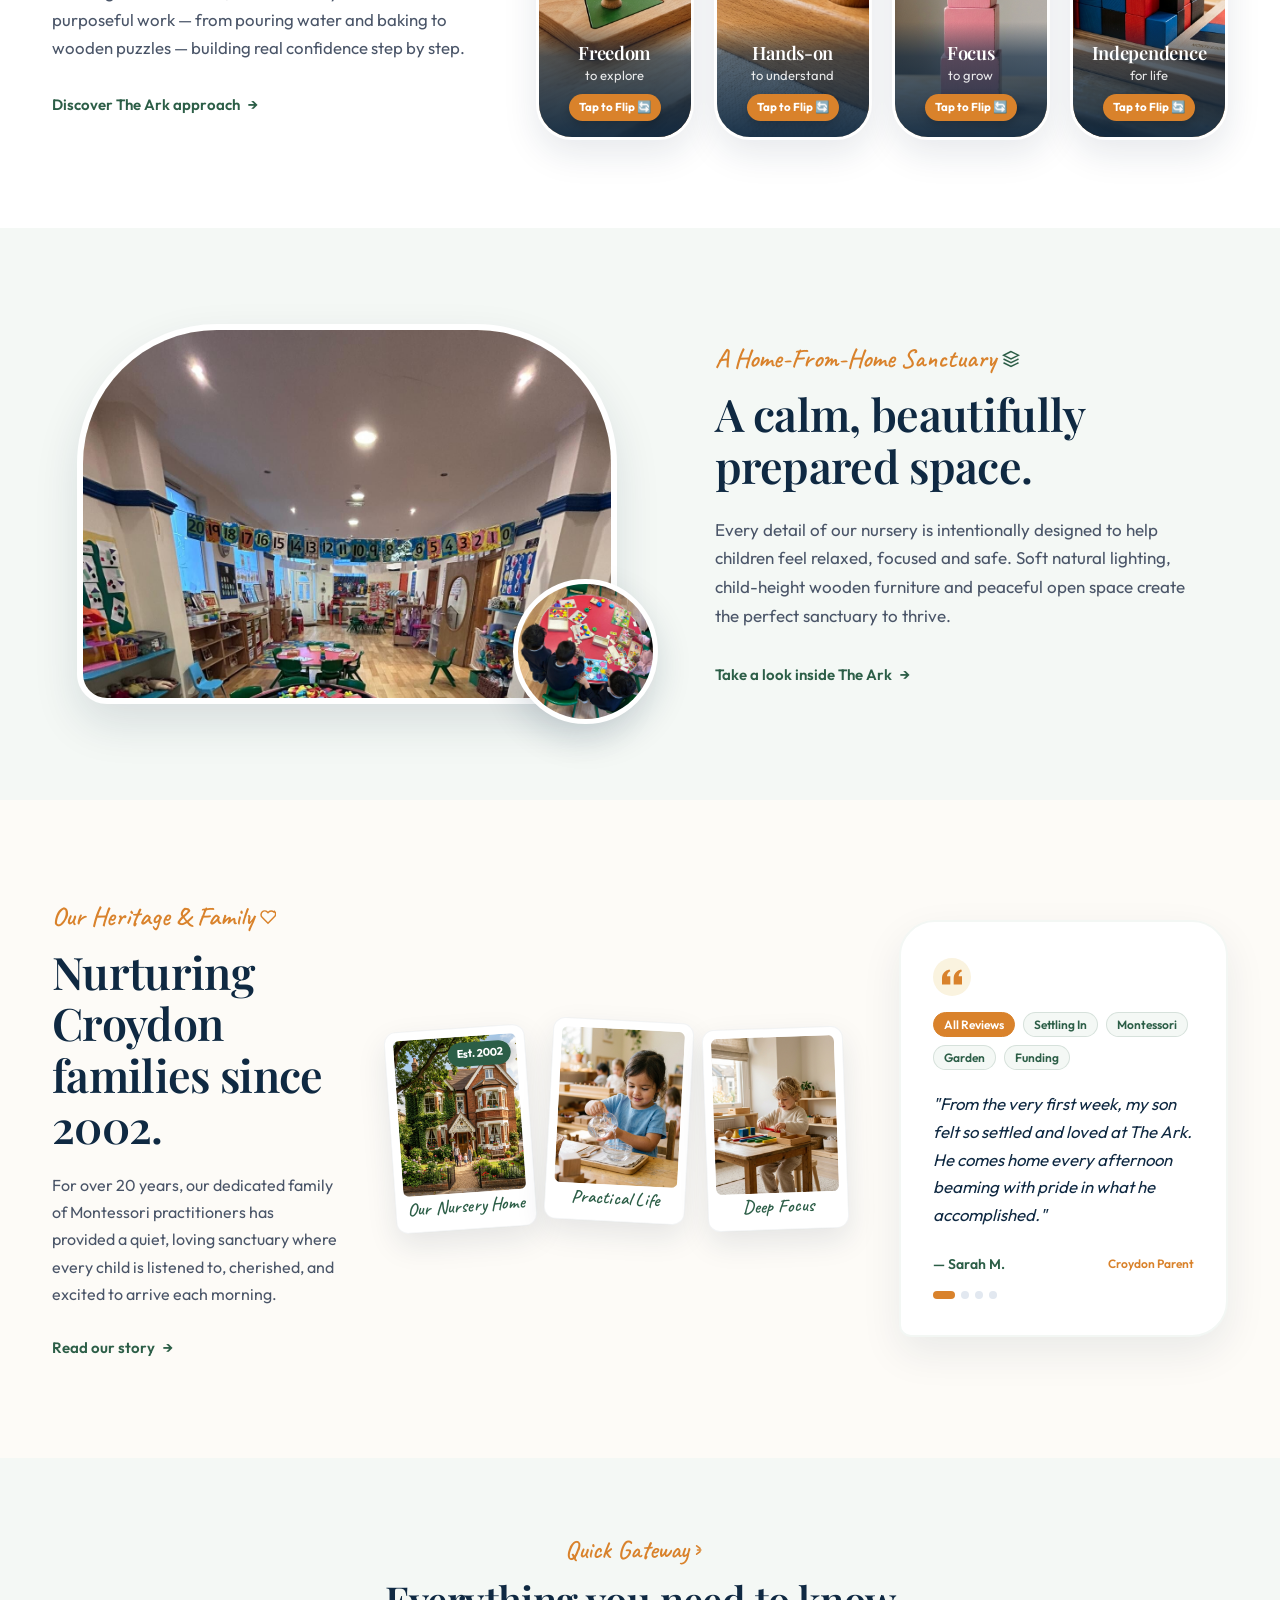
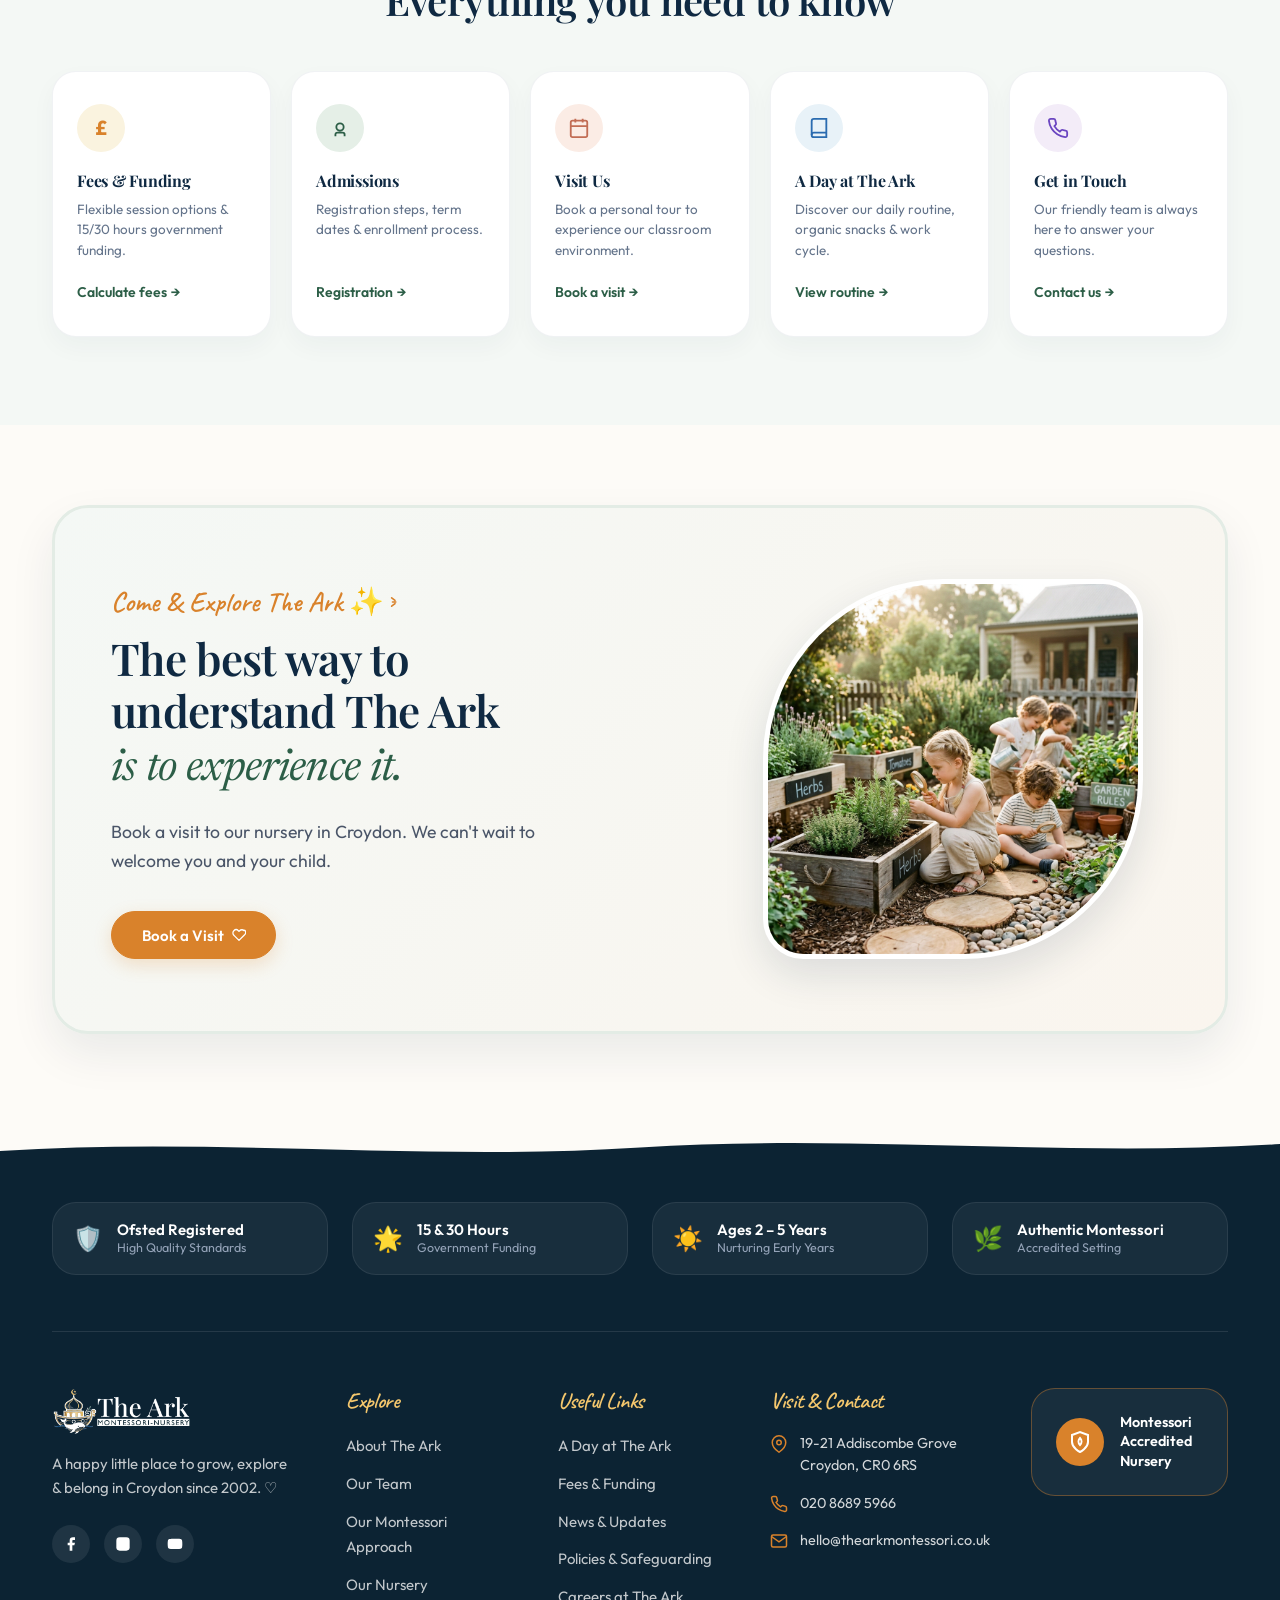
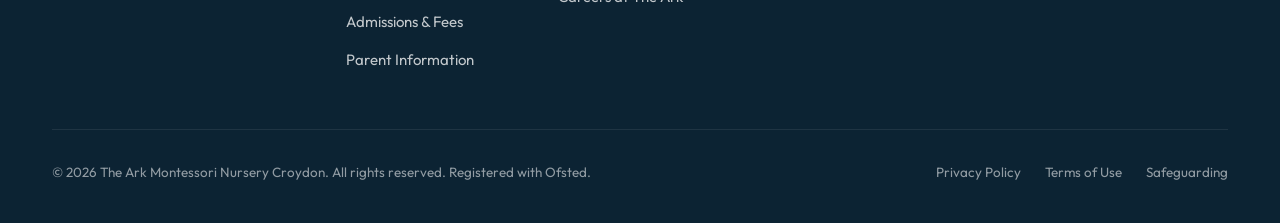
==== commit 9023ac96: "Upgrade Montessori Difference 4-stage progression to larger interactive 3D flip cards revealing expl" ====
--- a/index.html
+++ b/index.html
@@ -300,37 +300,94 @@
 
           <div>
             <div class="progression-flow">
-              <div class="progression-step is-selected" data-step="0">
+              <!-- Stage 1 Card Flip -->
+              <div class="progression-card-flip" tabindex="0" role="button" aria-label="Stage 1: Freedom to explore - Tap to flip for details">
                 <span class="step-badge">Stage 1</span>
-                <div class="step-image-box"><img src="assets/images/step-1-freedom.png" alt="Wooden peg apparatus for freedom to explore"></div>
-                <div class="step-title">Freedom</div>
-                <div class="step-subtitle">to explore</div>
-              </div>
-              <div class="step-arrow">→</div>
-              <div class="progression-step" data-step="1">
+                <div class="flip-inner">
+                  <div class="flip-front">
+                    <img src="assets/images/step-1-freedom.png" alt="Wooden peg apparatus for freedom to explore">
+                    <div class="flip-front-overlay">
+                      <h3 class="flip-front-title">Freedom</h3>
+                      <div class="flip-front-subtitle">to explore</div>
+                      <span class="flip-prompt-pill">Tap to Flip 🔄</span>
+                    </div>
+                  </div>
+                  <div class="flip-back">
+                    <span class="flip-back-stage">Stage 1 • Freedom</span>
+                    <h3 class="flip-back-title">Self-Directed Discovery</h3>
+                    <span class="flip-back-skills">Autonomy • Spatial Grasp</span>
+                    <p class="flip-back-desc">Children freely choose self-correcting wooden apparatus from open shelves, building real confidence and intrinsic motivation.</p>
+                    <span class="flip-back-close">Flip Back ↩️</span>
+                  </div>
+                </div>
+              </div>
+
+              <!-- Stage 2 Card Flip -->
+              <div class="progression-card-flip" tabindex="0" role="button" aria-label="Stage 2: Hands-on to understand - Tap to flip for details">
                 <span class="step-badge">Stage 2</span>
-                <div class="step-image-box"><img src="assets/images/step-2-hands-on.png" alt="Cylinder block apparatus for hands-on learning"></div>
-                <div class="step-title">Hands-on</div>
-                <div class="step-subtitle">to understand</div>
-              </div>
-              <div class="step-arrow">→</div>
-              <div class="progression-step" data-step="2">
+                <div class="flip-inner">
+                  <div class="flip-front">
+                    <img src="assets/images/step-2-hands-on.png" alt="Cylinder block apparatus for hands-on learning">
+                    <div class="flip-front-overlay">
+                      <h3 class="flip-front-title">Hands-on</h3>
+                      <div class="flip-front-subtitle">to understand</div>
+                      <span class="flip-prompt-pill">Tap to Flip 🔄</span>
+                    </div>
+                  </div>
+                  <div class="flip-back">
+                    <span class="flip-back-stage">Stage 2 • Hands-on</span>
+                    <h3 class="flip-back-title">Sensorial Precision</h3>
+                    <span class="flip-back-skills">Pincer Grip • Self-Correction</span>
+                    <p class="flip-back-desc">Knobbed cylinder blocks offer tactile feedback with built-in self-correction, enabling children to learn physically without teacher correction.</p>
+                    <span class="flip-back-close">Flip Back ↩️</span>
+                  </div>
+                </div>
+              </div>
+
+              <!-- Stage 3 Card Flip -->
+              <div class="progression-card-flip" tabindex="0" role="button" aria-label="Stage 3: Focus to grow - Tap to flip for details">
                 <span class="step-badge">Stage 3</span>
-                <div class="step-image-box"><img src="assets/images/step-3-focus.png" alt="Montessori Pink Tower for deep focus"></div>
-                <div class="step-title">Focus</div>
-                <div class="step-subtitle">to grow</div>
-              </div>
-              <div class="step-arrow">→</div>
-              <div class="progression-step" data-step="3">
+                <div class="flip-inner">
+                  <div class="flip-front">
+                    <img src="assets/images/step-3-focus.png" alt="Montessori Pink Tower for deep focus">
+                    <div class="flip-front-overlay">
+                      <h3 class="flip-front-title">Focus</h3>
+                      <div class="flip-front-subtitle">to grow</div>
+                      <span class="flip-prompt-pill">Tap to Flip 🔄</span>
+                    </div>
+                  </div>
+                  <div class="flip-back">
+                    <span class="flip-back-stage">Stage 3 • Focus</span>
+                    <h3 class="flip-back-title">Deep Concentration</h3>
+                    <span class="flip-back-skills">Spatial Geometry • Visual Acuity</span>
+                    <p class="flip-back-desc">Working with graded Pink Tower cubes builds profound 3D spatial awareness, fine motor precision, and sustained concentration spans.</p>
+                    <span class="flip-back-close">Flip Back ↩️</span>
+                  </div>
+                </div>
+              </div>
+
+              <!-- Stage 4 Card Flip -->
+              <div class="progression-card-flip" tabindex="0" role="button" aria-label="Stage 4: Independence for life - Tap to flip for details">
                 <span class="step-badge">Stage 4</span>
-                <div class="step-image-box"><img src="assets/images/step-4-independence.png" alt="Binomial cube puzzle for lifelong independence"></div>
-                <div class="step-title">Independence</div>
-                <div class="step-subtitle">for life</div>
-              </div>
-            </div>
-
-            <!-- Dynamic Interactive Detail Container -->
-            <div id="montessori-interactive-detail"></div>
+                <div class="flip-inner">
+                  <div class="flip-front">
+                    <img src="assets/images/step-4-independence.png" alt="Binomial cube puzzle for lifelong independence">
+                    <div class="flip-front-overlay">
+                      <h3 class="flip-front-title">Independence</h3>
+                      <div class="flip-front-subtitle">for life</div>
+                      <span class="flip-prompt-pill">Tap to Flip 🔄</span>
+                    </div>
+                  </div>
+                  <div class="flip-back">
+                    <span class="flip-back-stage">Stage 4 • Independence</span>
+                    <h3 class="flip-back-title">Mastery &amp; Self-Reliance</h3>
+                    <span class="flip-back-skills">Problem Solving • Resilience</span>
+                    <p class="flip-back-desc">Synthesizing sensorial mastery with practical life skills, children transition into confident, self-reliant thinkers prepared for primary school.</p>
+                    <span class="flip-back-close">Flip Back ↩️</span>
+                  </div>
+                </div>
+              </div>
+            </div>
           </div>
         </div>
       </div>
--- a/css/approach.css
+++ b/css/approach.css
@@ -1,18 +1,17 @@
 /**
- * The Ark Montessori Nursery - Approach Section Styles
- * Warm nursery progression flow & interactive apparatus cards
+ * The Ark Montessori Nursery - Montessori Approach Section Styles
+ * 3D Flip Card progression flow for Section 3: "The Montessori difference"
  */
 
 .approach-section {
-  padding: 5.5rem 0 6rem;
-  background-color: #FDFBF7;
+  padding: 5.5rem 0;
+  background-color: #FFFFFF;
   position: relative;
-  overflow: hidden;
 }
 
 .approach-grid {
   display: grid;
-  grid-template-columns: 1fr 1.8fr;
+  grid-template-columns: 1fr 1.65fr;
   gap: 4rem;
   align-items: center;
 }
@@ -28,15 +27,15 @@
   align-items: center;
   gap: 0.4rem;
   font-family: var(--font-script);
-  font-size: 1.65rem;
+  font-size: 1.6rem;
   font-weight: 600;
   color: var(--color-mustard);
-  margin-bottom: 0.5rem;
+  margin-bottom: 0.4rem;
 }
 
 .approach-title {
   font-family: var(--font-serif);
-  font-size: clamp(2.25rem, 3.5vw, 3rem);
+  font-size: clamp(2rem, 3.5vw, 2.75rem);
   font-weight: 600;
   line-height: 1.15;
   color: #0F2942;
@@ -44,20 +43,21 @@
 }
 
 .approach-desc {
-  font-size: 1.0625rem;
-  line-height: 1.7;
+  font-size: 1.05rem;
+  line-height: 1.65;
   color: #4A5568;
-  margin-bottom: 1.75rem;
-  max-width: 380px;
+  margin-bottom: 2rem;
+  max-width: 480px;
 }
 
 .link-arrow {
   display: inline-flex;
   align-items: center;
-  gap: 0.4rem;
+  gap: 0.5rem;
+  font-size: 0.9375rem;
   font-weight: 600;
   color: #2C5E47;
-  font-size: 0.95rem;
+  text-decoration: none;
   transition: color var(--transition-fast);
 }
 
@@ -65,140 +65,211 @@
   color: var(--color-mustard);
 }
 
-.link-arrow span {
+.link-arrow .arrow {
   transition: transform var(--transition-fast);
 }
 
-.link-arrow:hover span {
+.link-arrow:hover .arrow {
   transform: translateX(4px);
 }
 
-/* 4-Step Apparatus Progression Flow */
+/* 3D Flip Progression Cards Grid */
 .progression-flow {
-  display: flex;
-  align-items: center;
-  justify-content: space-between;
-  gap: 0.85rem;
-  width: 100%;
-}
-
-.progression-step {
-  flex: 1;
-  display: flex;
-  flex-direction: column;
-  align-items: center;
-  text-align: center;
+  display: grid;
+  grid-template-columns: repeat(4, 1fr);
+  gap: 1.25rem;
+  width: 100%;
+  perspective: 1000px;
+}
+
+.progression-card-flip {
+  position: relative;
+  width: 100%;
+  height: 350px;
   cursor: pointer;
+  perspective: 1000px;
+  user-select: none;
+}
+
+.flip-inner {
   position: relative;
-  transition: transform var(--transition-smooth);
-}
-
-.progression-step:hover {
-  transform: translateY(-5px);
-}
-
-.step-image-box {
-  width: 100%;
-  aspect-ratio: 1 / 1.15;
-  border-radius: var(--radius-lg);
+  width: 100%;
+  height: 100%;
+  transition: transform 0.7s cubic-bezier(0.16, 1, 0.3, 1);
+  transform-style: preserve-3d;
+}
+
+.progression-card-flip.is-flipped .flip-inner {
+  transform: rotateY(180deg);
+}
+
+/* Front & Back Faces */
+.flip-front,
+.flip-back {
+  position: absolute;
+  top: 0;
+  left: 0;
+  width: 100%;
+  height: 100%;
+  border-radius: var(--radius-xl);
+  backface-visibility: hidden;
+  -webkit-backface-visibility: hidden;
   overflow: hidden;
-  display: flex;
-  align-items: center;
-  justify-content: center;
-  margin-bottom: 1rem;
+  box-shadow: 0 14px 35px rgba(15, 41, 66, 0.1);
+  border: 3px solid #FFFFFF;
+}
+
+/* Front Face */
+.flip-front {
   background-color: #FAF5EE;
-  border: 2px solid #FFFFFF;
-  box-shadow: 0 10px 24px rgba(15, 41, 66, 0.08);
-  transition: transform var(--transition-smooth), box-shadow var(--transition-smooth), border-color var(--transition-smooth);
-}
-
-.step-image-box img {
+  display: flex;
+  flex-direction: column;
+}
+
+.flip-front img {
   width: 100%;
   height: 100%;
   object-fit: cover;
   transition: transform var(--transition-smooth);
 }
 
-.progression-step:hover .step-image-box,
-.progression-step.is-selected .step-image-box {
-  border-color: var(--color-mustard);
-  box-shadow: 0 14px 32px rgba(217, 130, 43, 0.2);
-}
-
-.progression-step:hover .step-image-box img {
-  transform: scale(1.06);
-}
-
-.step-title {
-  font-size: 0.9375rem;
-  font-weight: 700;
+.progression-card-flip:hover .flip-front img {
+  transform: scale(1.05);
+}
+
+.flip-front-overlay {
+  position: absolute;
+  bottom: 0;
+  left: 0;
+  right: 0;
+  padding: 1.25rem 0.85rem 1rem;
+  background: linear-gradient(to top, rgba(15, 41, 66, 0.94) 0%, rgba(15, 41, 66, 0.65) 70%, transparent 100%);
+  color: #FFFFFF;
+  display: flex;
+  flex-direction: column;
+  align-items: center;
+  text-align: center;
+}
+
+.flip-front-title {
+  font-family: var(--font-serif);
+  font-size: 1.15rem;
+  font-weight: 600;
+  color: #FFFFFF;
+  margin-bottom: 2px;
+}
+
+.flip-front-subtitle {
+  font-size: 0.8125rem;
+  color: rgba(255, 255, 255, 0.88);
+  margin-bottom: 0.5rem;
+}
+
+.flip-prompt-pill {
+  font-size: 0.72rem;
+  font-weight: 700;
+  background-color: var(--color-mustard);
+  color: #FFFFFF;
+  padding: 4px 10px;
+  border-radius: 99px;
+  display: inline-flex;
+  align-items: center;
+  gap: 4px;
+  box-shadow: 0 4px 10px rgba(0, 0, 0, 0.2);
+}
+
+/* Back Face */
+.flip-back {
+  background: linear-gradient(135deg, #FDFBF7 0%, #FAF5EE 100%);
+  border: 3px solid var(--color-mustard);
+  transform: rotateY(180deg);
+  padding: 1.5rem 1.15rem;
+  display: flex;
+  flex-direction: column;
+  align-items: center;
+  justify-content: space-between;
+  text-align: center;
+}
+
+.flip-back-stage {
+  font-size: 0.72rem;
+  font-weight: 700;
+  text-transform: uppercase;
+  letter-spacing: 0.08em;
+  color: var(--color-mustard);
+  background-color: rgba(217, 130, 43, 0.12);
+  padding: 3px 10px;
+  border-radius: 99px;
+}
+
+.flip-back-title {
+  font-family: var(--font-serif);
+  font-size: 1.2rem;
+  font-weight: 600;
   color: #0F2942;
-  margin-bottom: 2px;
-}
-
-.step-subtitle {
-  font-size: 0.8125rem;
+  margin: 0.4rem 0 0.2rem;
+}
+
+.flip-back-skills {
+  font-size: 0.75rem;
+  font-weight: 600;
+  color: #2C5E47;
+  background-color: #E3ECE5;
+  padding: 3px 10px;
+  border-radius: 99px;
+  margin-bottom: 0.5rem;
+}
+
+.flip-back-desc {
+  font-size: 0.85rem;
+  line-height: 1.55;
+  color: #4A5568;
+  margin: 0;
+}
+
+.flip-back-close {
+  font-size: 0.72rem;
+  font-weight: 700;
   color: #64748B;
-}
-
-/* Arrow Connector */
-.step-arrow {
-  color: var(--color-mustard);
-  font-size: 1.25rem;
-  font-weight: 600;
-  user-select: none;
-  display: flex;
-  align-items: center;
-  justify-content: center;
-  margin-bottom: 2rem;
-}
-
-/* Interactive Drawer / Badge on Hover */
+  background-color: #FFFFFF;
+  border: 1px solid rgba(15, 41, 66, 0.12);
+  padding: 4px 12px;
+  border-radius: 99px;
+  display: inline-flex;
+  align-items: center;
+  gap: 4px;
+}
+
+/* Stage Badge Pill on Top Right */
 .step-badge {
   position: absolute;
-  top: -10px;
-  right: -6px;
+  top: 10px;
+  right: 10px;
   background-color: #2C5E47;
   color: #FFFFFF;
-  font-size: 0.6875rem;
-  font-weight: 700;
-  padding: 3px 9px;
+  font-size: 0.7rem;
+  font-weight: 700;
+  padding: 4px 10px;
   border-radius: var(--radius-full);
-  box-shadow: 0 4px 10px rgba(0, 0, 0, 0.12);
-  z-index: 3;
-}
-
-/* Dynamic Detail Container Box */
-.montessori-detail-box {
-  background-color: #FFFFFF;
-  border-radius: var(--radius-lg);
-  padding: 1.5rem 1.75rem;
-  border: 1px solid rgba(15, 41, 66, 0.08);
-  box-shadow: 0 10px 30px rgba(15, 41, 66, 0.05);
-  margin-top: 1.75rem;
-  transition: all var(--transition-smooth);
-}
-
-/* Responsive Rules */
-@media (max-width: 1024px) {
+  box-shadow: 0 4px 10px rgba(0, 0, 0, 0.18);
+  z-index: 5;
+}
+
+/* Responsive Rules for Flip Cards */
+@media (max-width: 1100px) {
   .approach-grid {
     grid-template-columns: 1fr;
     gap: 3rem;
   }
   
-  .approach-desc {
-    max-width: 600px;
+  .progression-flow {
+    grid-template-columns: repeat(2, 1fr);
+    gap: 1.25rem;
   }
 }
 
-@media (max-width: 680px) {
+@media (max-width: 600px) {
   .progression-flow {
-    display: grid;
-    grid-template-columns: repeat(2, 1fr);
-    gap: 1.5rem;
+    grid-template-columns: 1fr;
   }
-  
-  .step-arrow {
-    display: none;
-  }
-}
+}
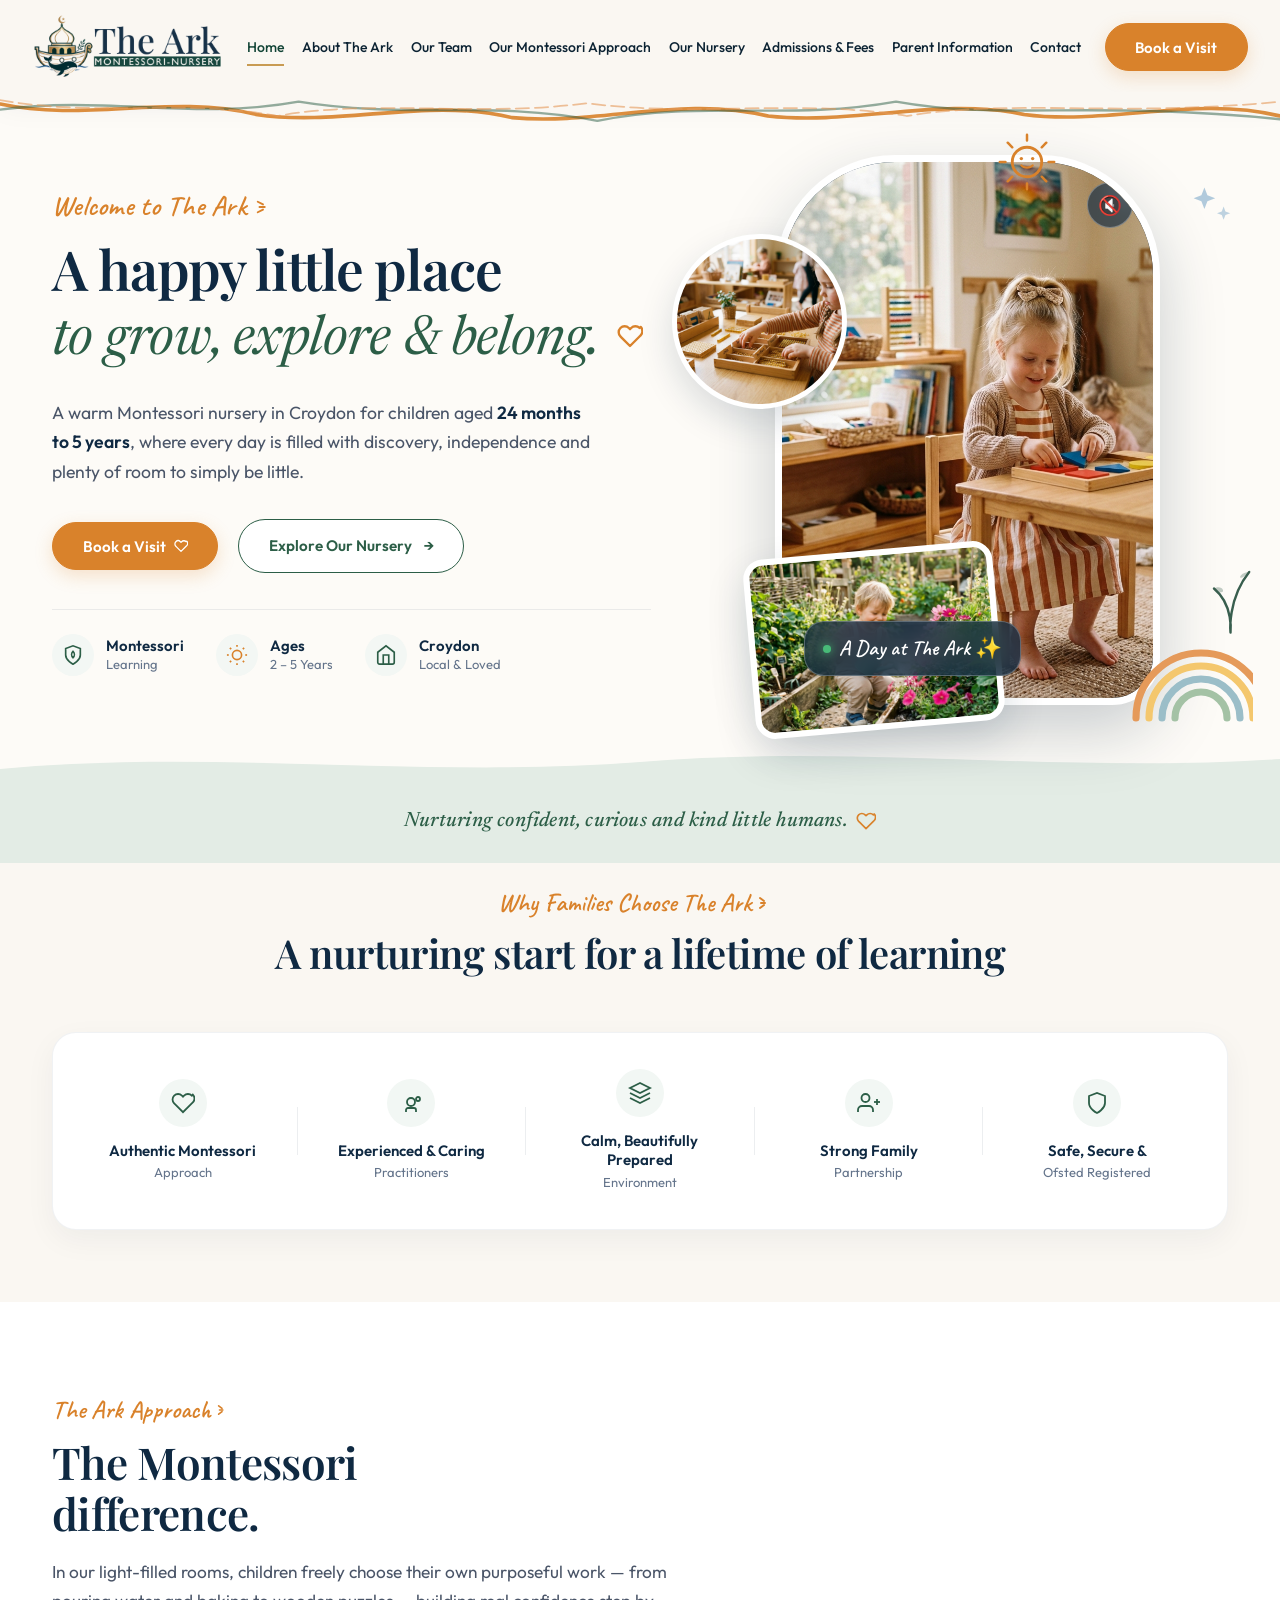
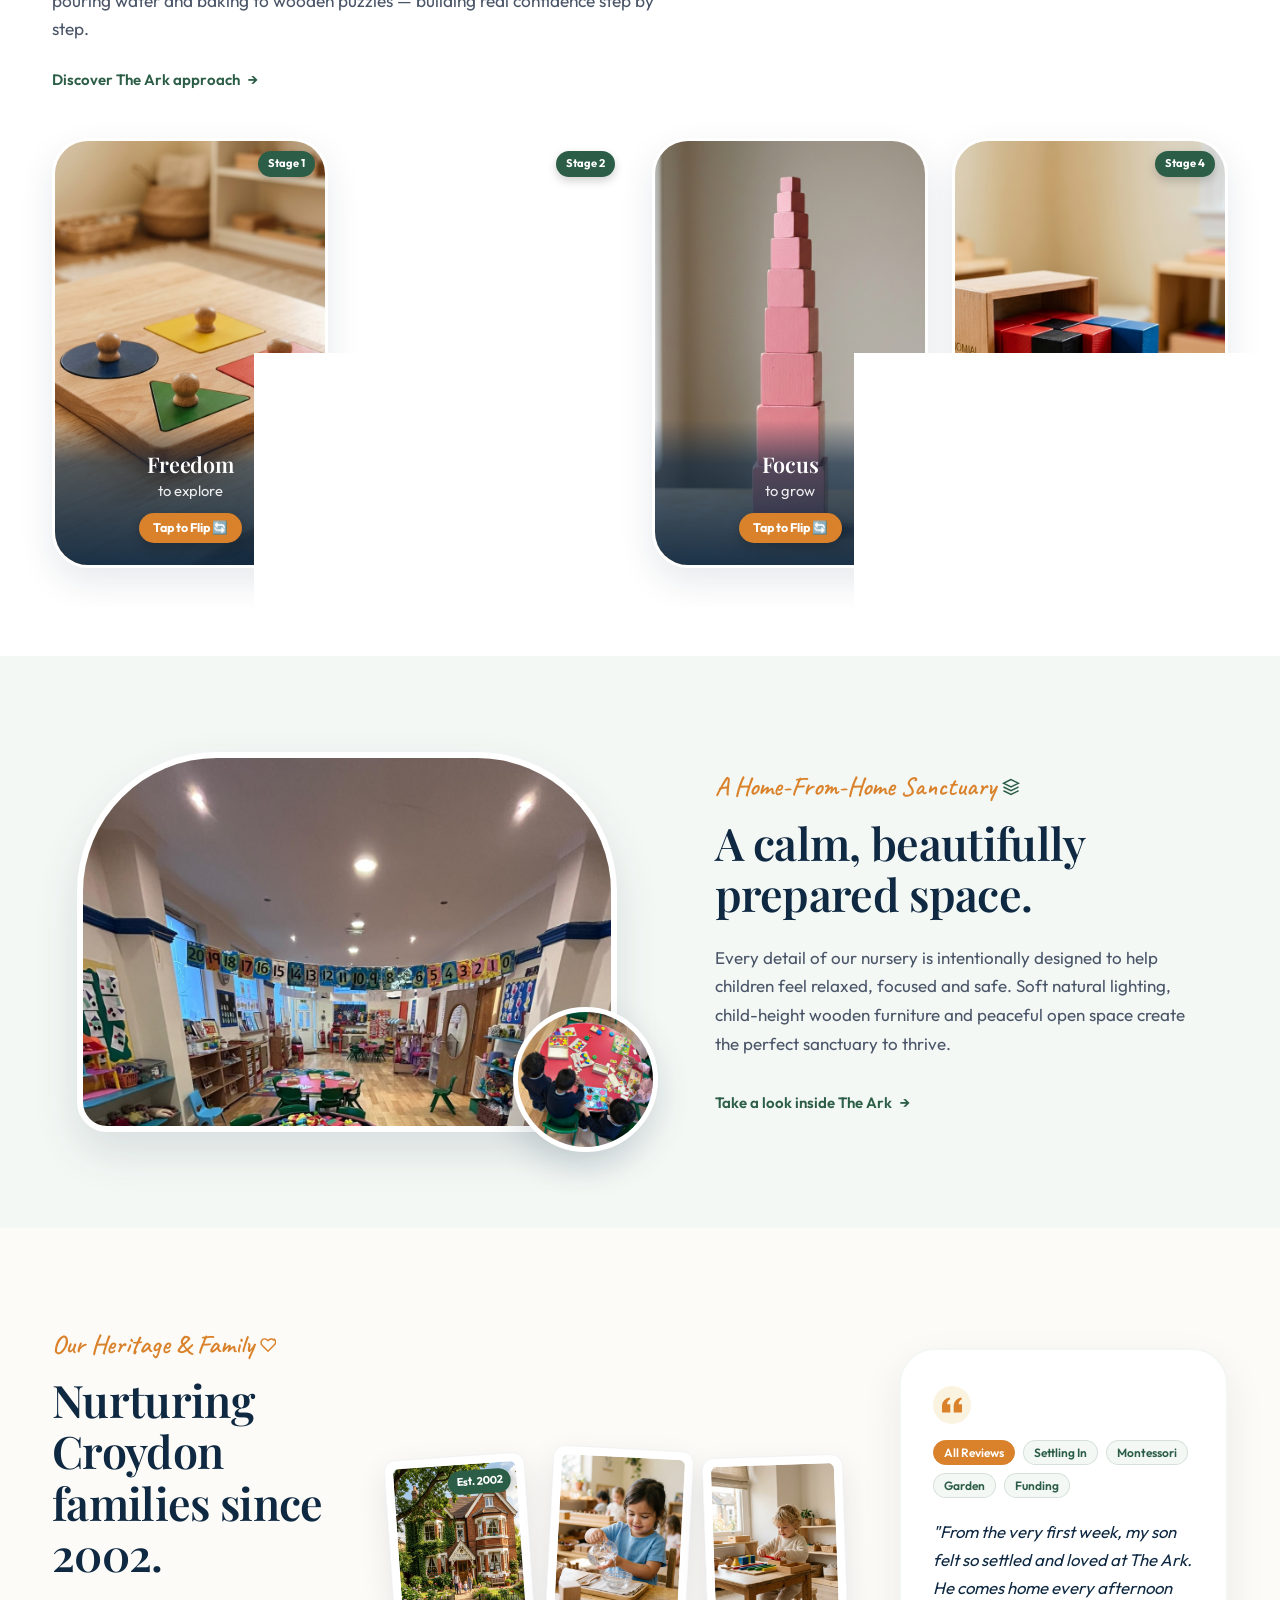
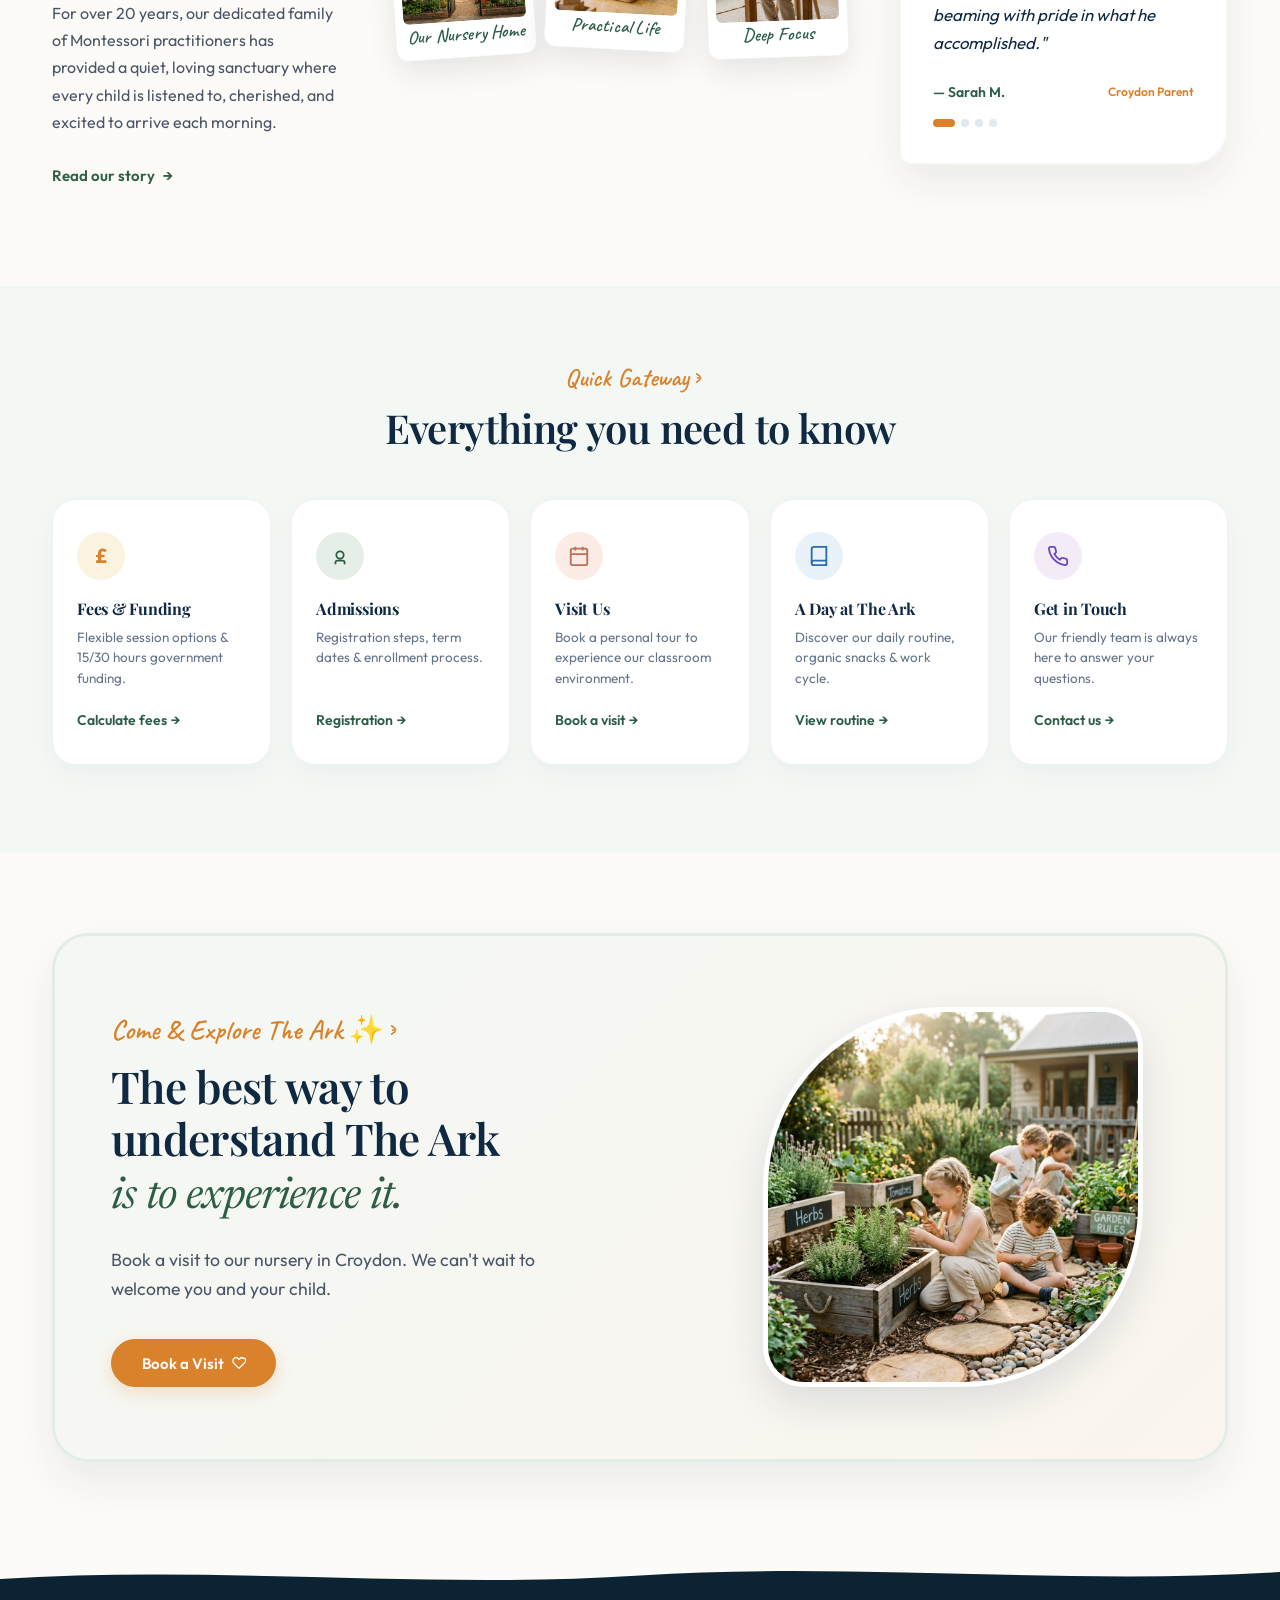
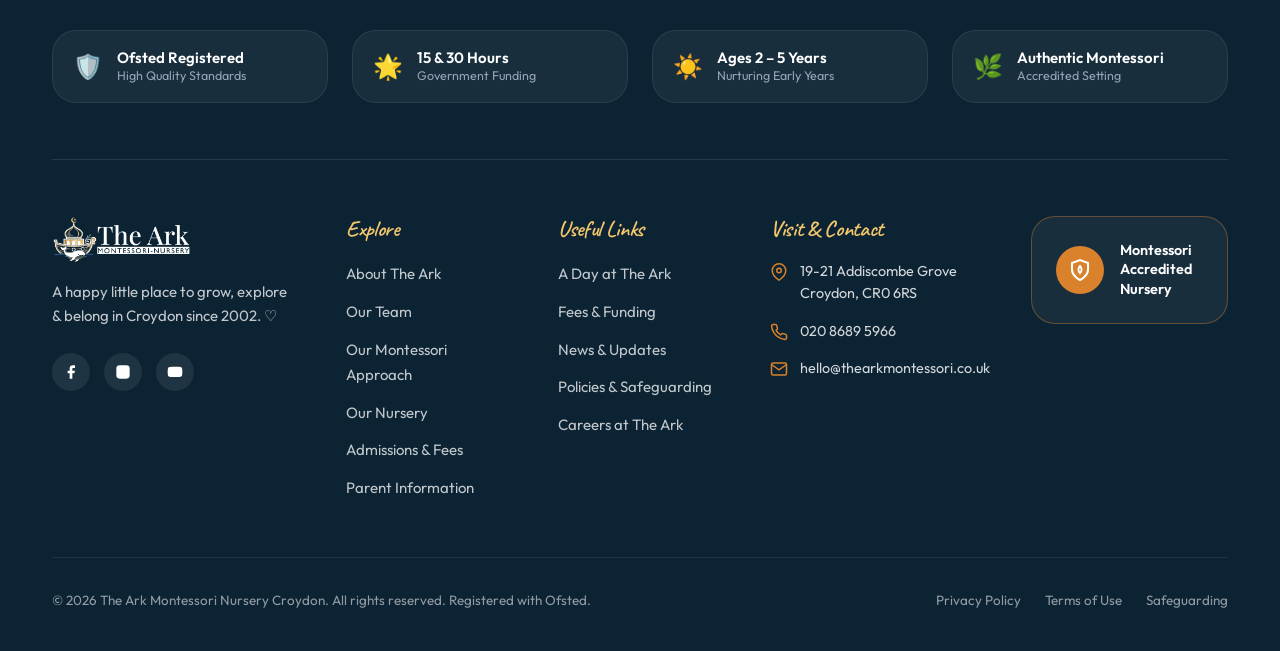
==== commit 421e2a95: "Move green stage badge inside 3D card faces so it rotates seamlessly with the card flip animation" ====
--- a/index.html
+++ b/index.html
@@ -302,9 +302,9 @@
             <div class="progression-flow">
               <!-- Stage 1 Card Flip -->
               <div class="progression-card-flip" tabindex="0" role="button" aria-label="Stage 1: Freedom to explore - Tap to flip for details">
-                <span class="step-badge">Stage 1</span>
                 <div class="flip-inner">
                   <div class="flip-front">
+                    <span class="step-badge">Stage 1</span>
                     <img src="assets/images/step-1-freedom.png" alt="Wooden peg apparatus for freedom to explore">
                     <div class="flip-front-overlay">
                       <h3 class="flip-front-title">Freedom</h3>
@@ -313,6 +313,7 @@
                     </div>
                   </div>
                   <div class="flip-back">
+                    <span class="step-badge">Stage 1</span>
                     <span class="flip-back-stage">Stage 1 • Freedom</span>
                     <h3 class="flip-back-title">Self-Directed Discovery</h3>
                     <span class="flip-back-skills">Autonomy • Spatial Grasp</span>
@@ -324,9 +325,9 @@
 
               <!-- Stage 2 Card Flip -->
               <div class="progression-card-flip" tabindex="0" role="button" aria-label="Stage 2: Hands-on to understand - Tap to flip for details">
-                <span class="step-badge">Stage 2</span>
                 <div class="flip-inner">
                   <div class="flip-front">
+                    <span class="step-badge">Stage 2</span>
                     <img src="assets/images/step-2-hands-on.png" alt="Cylinder block apparatus for hands-on learning">
                     <div class="flip-front-overlay">
                       <h3 class="flip-front-title">Hands-on</h3>
@@ -335,6 +336,7 @@
                     </div>
                   </div>
                   <div class="flip-back">
+                    <span class="step-badge">Stage 2</span>
                     <span class="flip-back-stage">Stage 2 • Hands-on</span>
                     <h3 class="flip-back-title">Sensorial Precision</h3>
                     <span class="flip-back-skills">Pincer Grip • Self-Correction</span>
@@ -346,9 +348,9 @@
 
               <!-- Stage 3 Card Flip -->
               <div class="progression-card-flip" tabindex="0" role="button" aria-label="Stage 3: Focus to grow - Tap to flip for details">
-                <span class="step-badge">Stage 3</span>
                 <div class="flip-inner">
                   <div class="flip-front">
+                    <span class="step-badge">Stage 3</span>
                     <img src="assets/images/step-3-focus.png" alt="Montessori Pink Tower for deep focus">
                     <div class="flip-front-overlay">
                       <h3 class="flip-front-title">Focus</h3>
@@ -357,6 +359,7 @@
                     </div>
                   </div>
                   <div class="flip-back">
+                    <span class="step-badge">Stage 3</span>
                     <span class="flip-back-stage">Stage 3 • Focus</span>
                     <h3 class="flip-back-title">Deep Concentration</h3>
                     <span class="flip-back-skills">Spatial Geometry • Visual Acuity</span>
@@ -368,9 +371,9 @@
 
               <!-- Stage 4 Card Flip -->
               <div class="progression-card-flip" tabindex="0" role="button" aria-label="Stage 4: Independence for life - Tap to flip for details">
-                <span class="step-badge">Stage 4</span>
                 <div class="flip-inner">
                   <div class="flip-front">
+                    <span class="step-badge">Stage 4</span>
                     <img src="assets/images/step-4-independence.png" alt="Binomial cube puzzle for lifelong independence">
                     <div class="flip-front-overlay">
                       <h3 class="flip-front-title">Independence</h3>
@@ -379,6 +382,7 @@
                     </div>
                   </div>
                   <div class="flip-back">
+                    <span class="step-badge">Stage 4</span>
                     <span class="flip-back-stage">Stage 4 • Independence</span>
                     <h3 class="flip-back-title">Mastery &amp; Self-Reliance</h3>
                     <span class="flip-back-skills">Problem Solving • Resilience</span>
--- a/css/approach.css
+++ b/css/approach.css
@@ -10,16 +10,24 @@
 }
 
 .approach-grid {
-  display: grid;
-  grid-template-columns: 1fr 1.65fr;
-  gap: 4rem;
-  align-items: center;
+  display: flex;
+  flex-direction: column;
+  gap: 2.75rem;
+}
+
+.approach-header-row {
+  display: flex;
+  justify-content: space-between;
+  align-items: flex-end;
+  gap: 2rem;
+  width: 100%;
 }
 
 .approach-content {
   display: flex;
   flex-direction: column;
   align-items: flex-start;
+  max-width: 680px;
 }
 
 .approach-eyebrow {
@@ -43,11 +51,11 @@
 }
 
 .approach-desc {
-  font-size: 1.05rem;
+  font-size: 1.08rem;
   line-height: 1.65;
   color: #4A5568;
-  margin-bottom: 2rem;
-  max-width: 480px;
+  margin-bottom: 1.5rem;
+  max-width: 640px;
 }
 
 .link-arrow {
@@ -77,7 +85,7 @@
 .progression-flow {
   display: grid;
   grid-template-columns: repeat(4, 1fr);
-  gap: 1.25rem;
+  gap: 1.5rem;
   width: 100%;
   perspective: 1000px;
 }
@@ -85,7 +93,7 @@
 .progression-card-flip {
   position: relative;
   width: 100%;
-  height: 350px;
+  height: 430px;
   cursor: pointer;
   perspective: 1000px;
   user-select: none;
@@ -142,7 +150,7 @@
   bottom: 0;
   left: 0;
   right: 0;
-  padding: 1.25rem 0.85rem 1rem;
+  padding: 2rem 1.25rem 1.35rem;
   background: linear-gradient(to top, rgba(15, 41, 66, 0.94) 0%, rgba(15, 41, 66, 0.65) 70%, transparent 100%);
   color: #FFFFFF;
   display: flex;
@@ -153,29 +161,29 @@
 
 .flip-front-title {
   font-family: var(--font-serif);
-  font-size: 1.15rem;
+  font-size: 1.35rem;
   font-weight: 600;
   color: #FFFFFF;
   margin-bottom: 2px;
 }
 
 .flip-front-subtitle {
-  font-size: 0.8125rem;
-  color: rgba(255, 255, 255, 0.88);
-  margin-bottom: 0.5rem;
+  font-size: 0.92rem;
+  color: rgba(255, 255, 255, 0.9);
+  margin-bottom: 0.65rem;
 }
 
 .flip-prompt-pill {
-  font-size: 0.72rem;
+  font-size: 0.78rem;
   font-weight: 700;
   background-color: var(--color-mustard);
   color: #FFFFFF;
-  padding: 4px 10px;
+  padding: 5px 14px;
   border-radius: 99px;
   display: inline-flex;
   align-items: center;
   gap: 4px;
-  box-shadow: 0 4px 10px rgba(0, 0, 0, 0.2);
+  box-shadow: 0 4px 12px rgba(0, 0, 0, 0.22);
 }
 
 /* Back Face */
@@ -183,7 +191,7 @@
   background: linear-gradient(135deg, #FDFBF7 0%, #FAF5EE 100%);
   border: 3px solid var(--color-mustard);
   transform: rotateY(180deg);
-  padding: 1.5rem 1.15rem;
+  padding: 2.25rem 1.5rem;
   display: flex;
   flex-direction: column;
   align-items: center;
@@ -192,48 +200,48 @@
 }
 
 .flip-back-stage {
-  font-size: 0.72rem;
+  font-size: 0.78rem;
   font-weight: 700;
   text-transform: uppercase;
   letter-spacing: 0.08em;
   color: var(--color-mustard);
   background-color: rgba(217, 130, 43, 0.12);
-  padding: 3px 10px;
+  padding: 4px 12px;
   border-radius: 99px;
 }
 
 .flip-back-title {
   font-family: var(--font-serif);
-  font-size: 1.2rem;
+  font-size: 1.4rem;
   font-weight: 600;
   color: #0F2942;
-  margin: 0.4rem 0 0.2rem;
+  margin: 0.5rem 0 0.3rem;
 }
 
 .flip-back-skills {
-  font-size: 0.75rem;
+  font-size: 0.82rem;
   font-weight: 600;
   color: #2C5E47;
   background-color: #E3ECE5;
-  padding: 3px 10px;
-  border-radius: 99px;
-  margin-bottom: 0.5rem;
+  padding: 4px 12px;
+  border-radius: 99px;
+  margin-bottom: 0.65rem;
 }
 
 .flip-back-desc {
-  font-size: 0.85rem;
-  line-height: 1.55;
+  font-size: 0.95rem;
+  line-height: 1.65;
   color: #4A5568;
   margin: 0;
 }
 
 .flip-back-close {
-  font-size: 0.72rem;
+  font-size: 0.78rem;
   font-weight: 700;
   color: #64748B;
   background-color: #FFFFFF;
   border: 1px solid rgba(15, 41, 66, 0.12);
-  padding: 4px 12px;
+  padding: 5px 14px;
   border-radius: 99px;
   display: inline-flex;
   align-items: center;
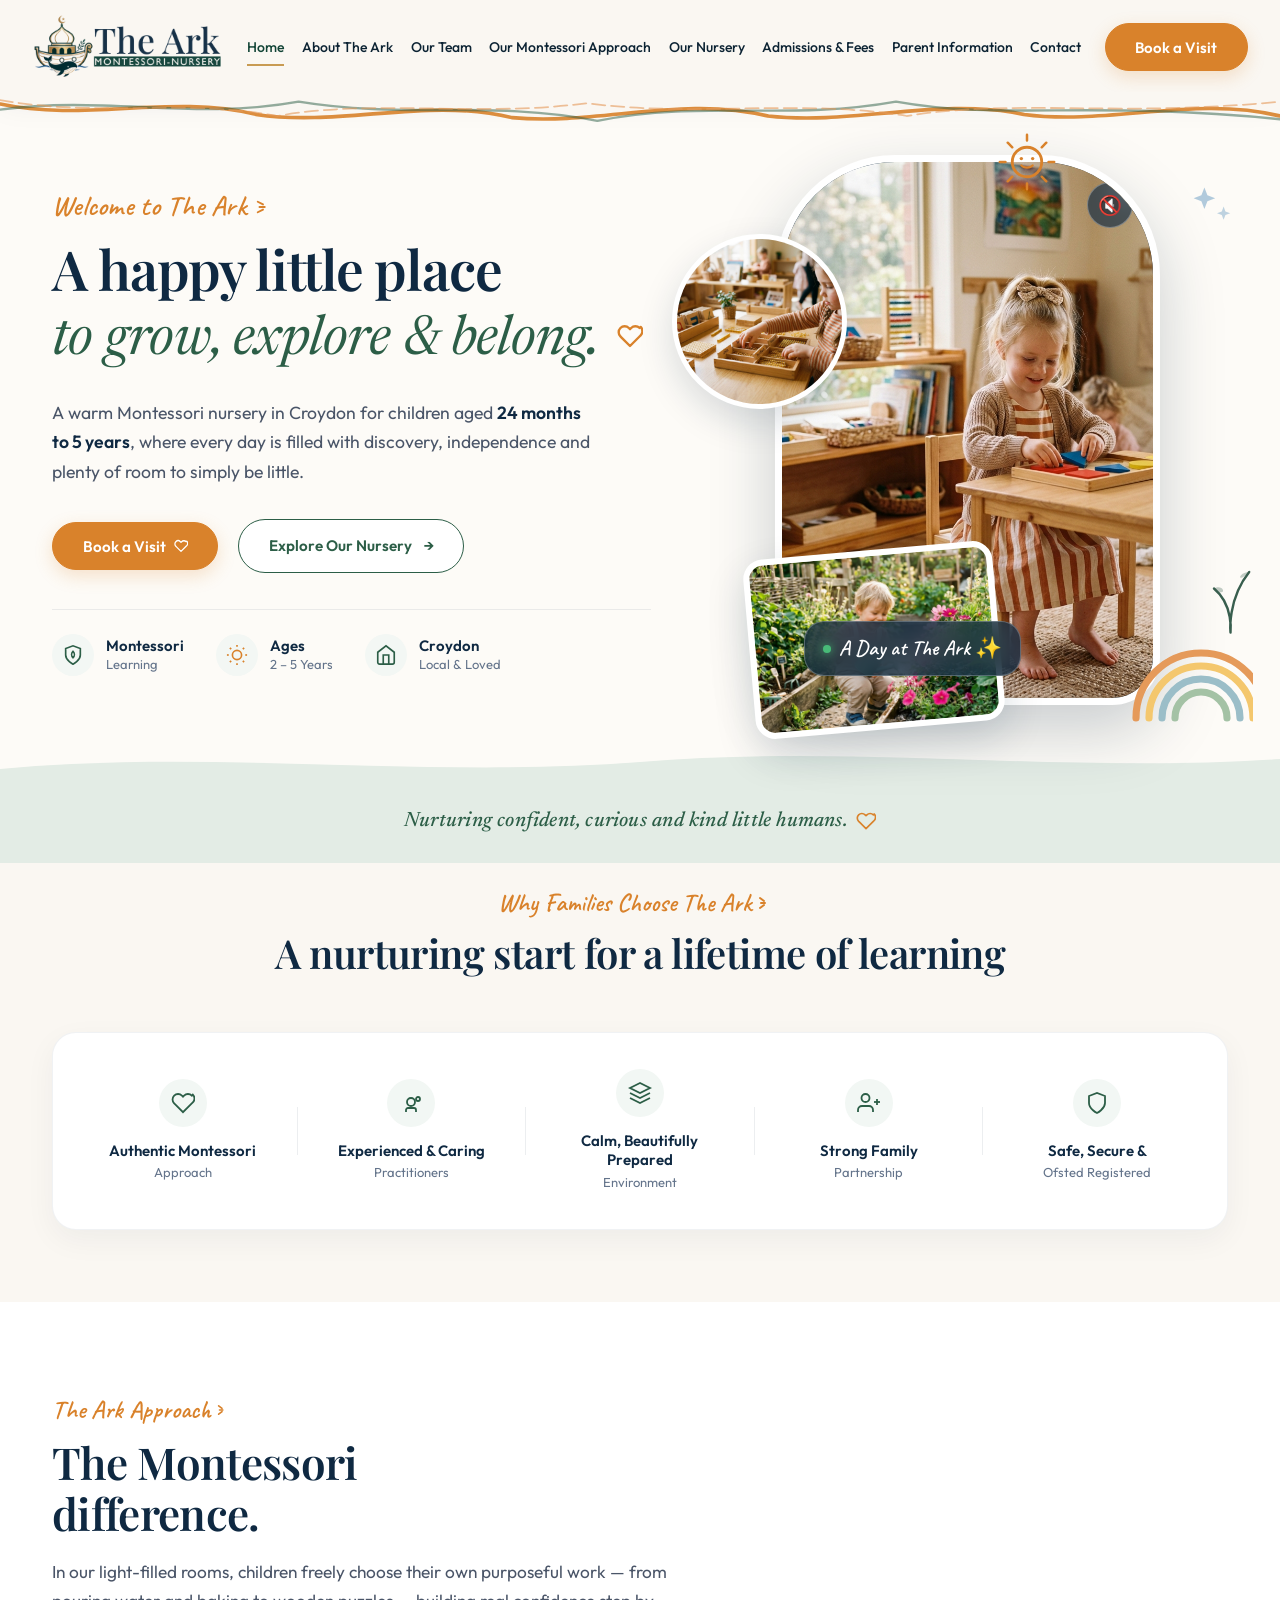
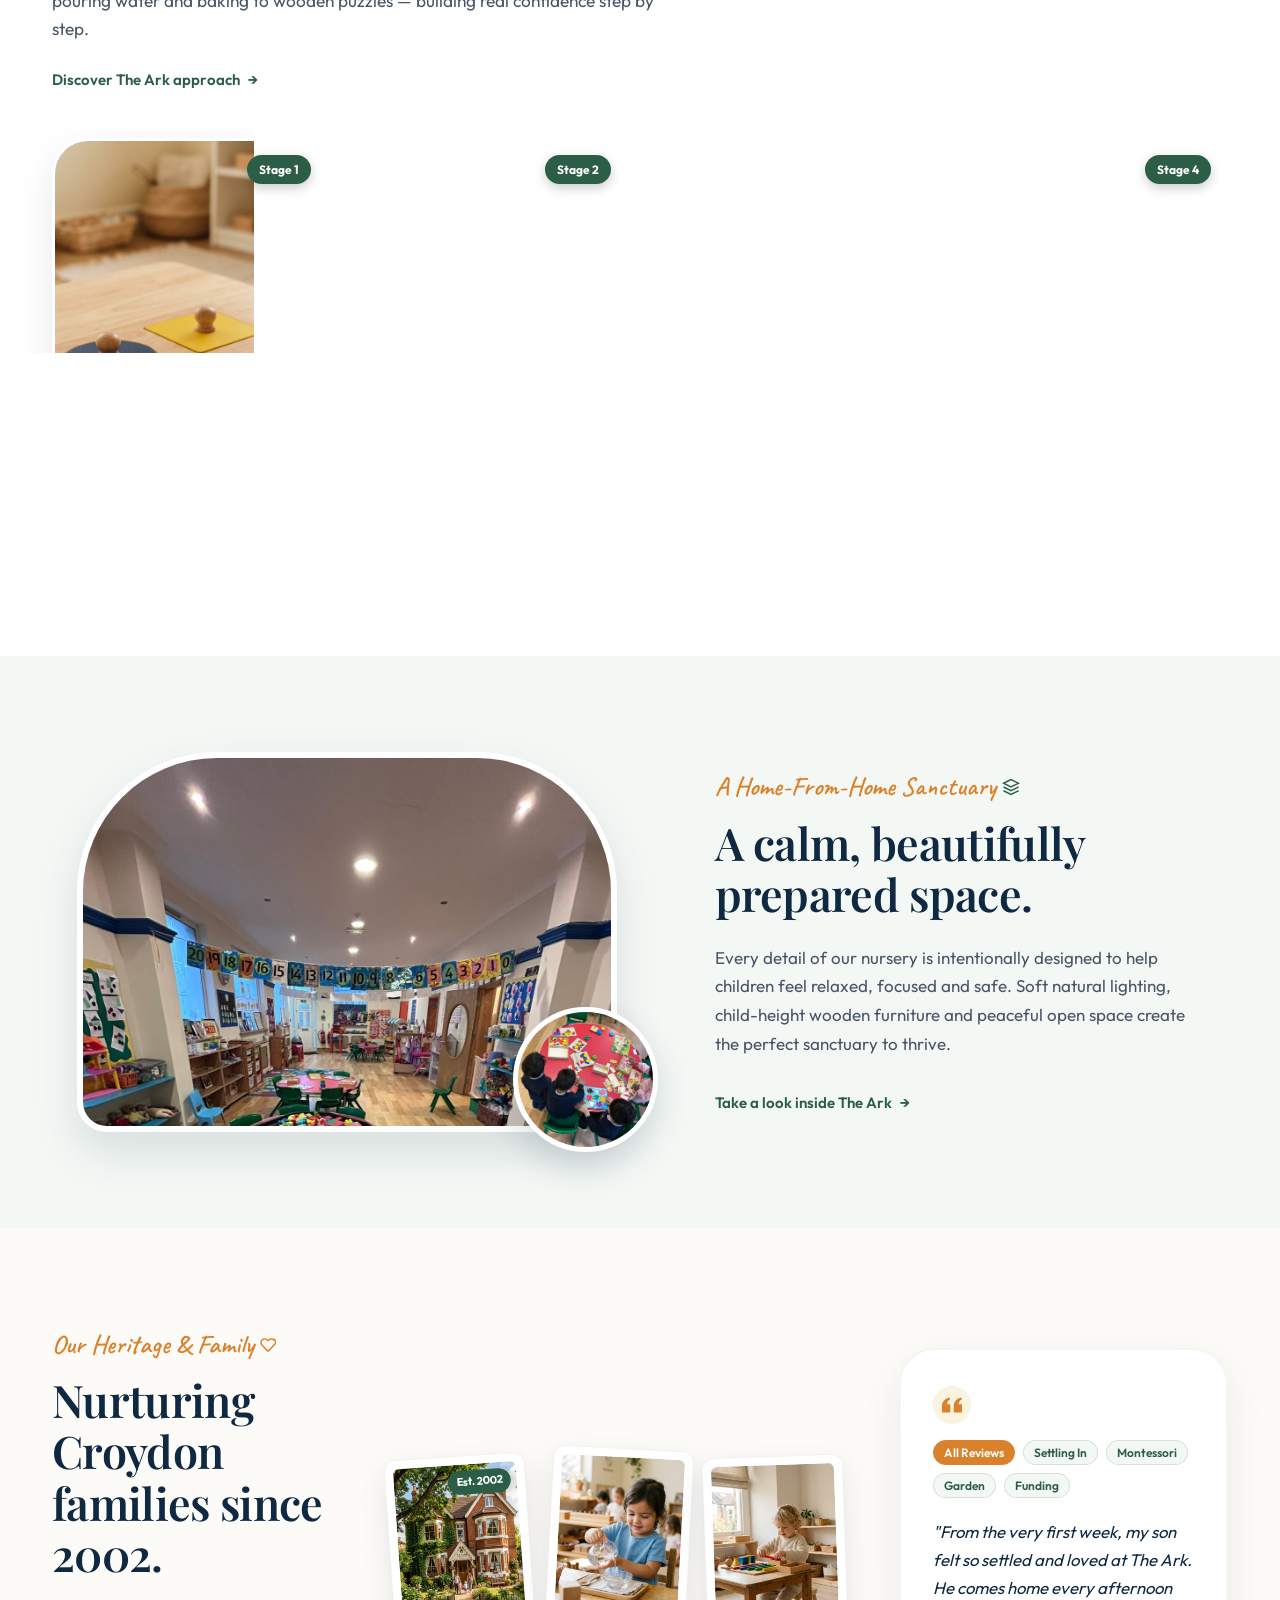
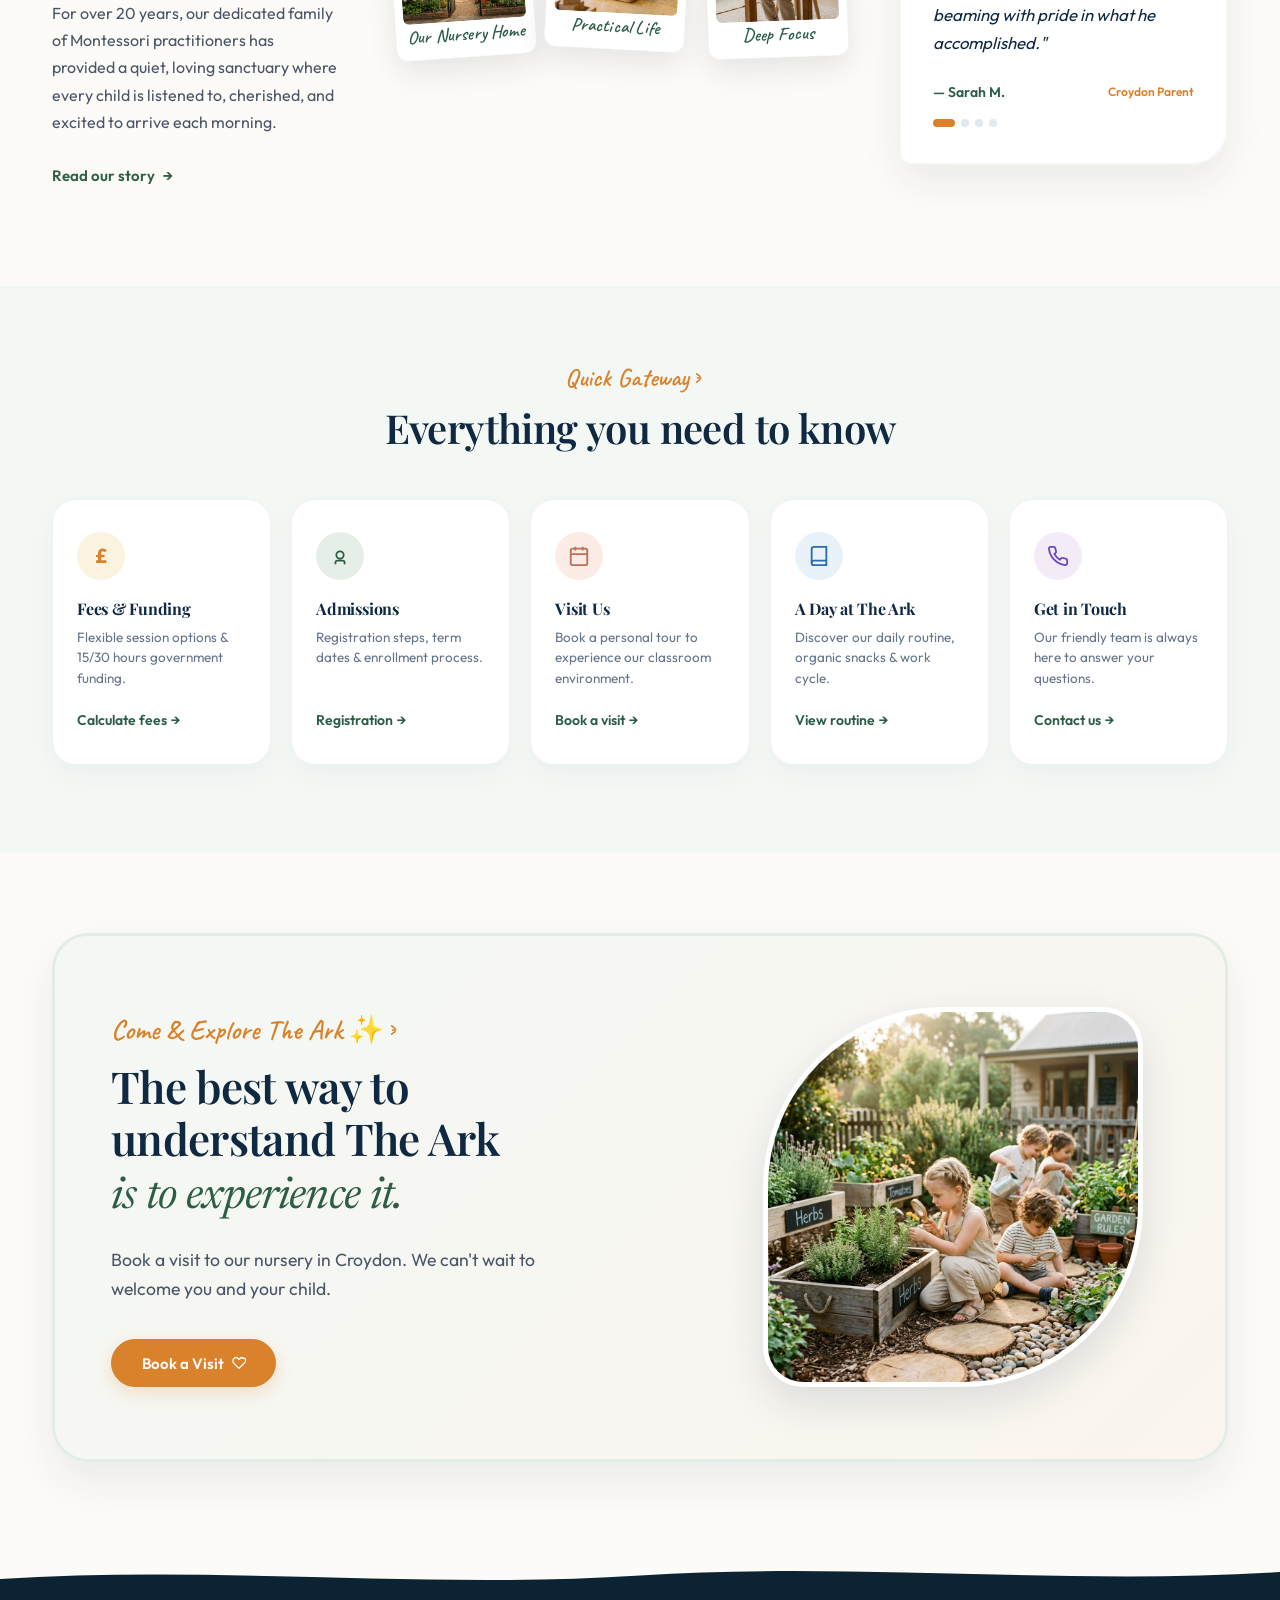
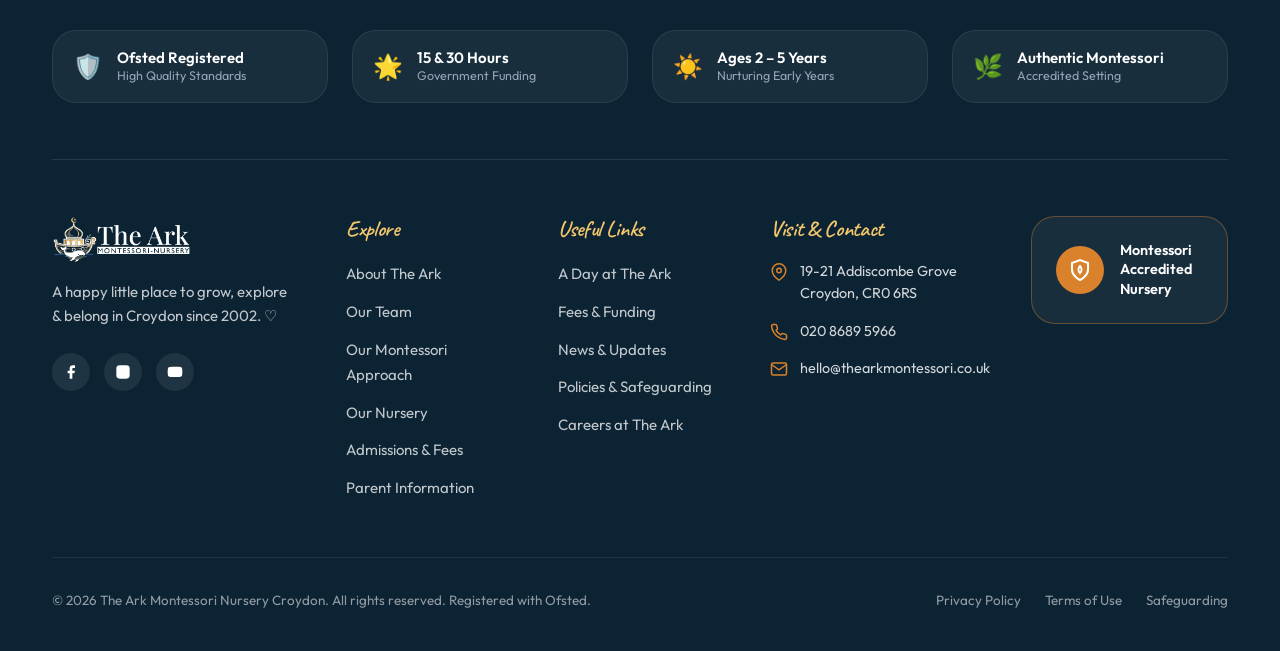
==== commit 9f2fbac8: "Ensure green stage badge is prominently positioned in top-right corner of both front and back card f" ====
--- a/index.html
+++ b/index.html
@@ -314,7 +314,6 @@
                   </div>
                   <div class="flip-back">
                     <span class="step-badge">Stage 1</span>
-                    <span class="flip-back-stage">Stage 1 • Freedom</span>
                     <h3 class="flip-back-title">Self-Directed Discovery</h3>
                     <span class="flip-back-skills">Autonomy • Spatial Grasp</span>
                     <p class="flip-back-desc">Children freely choose self-correcting wooden apparatus from open shelves, building real confidence and intrinsic motivation.</p>
@@ -337,7 +336,6 @@
                   </div>
                   <div class="flip-back">
                     <span class="step-badge">Stage 2</span>
-                    <span class="flip-back-stage">Stage 2 • Hands-on</span>
                     <h3 class="flip-back-title">Sensorial Precision</h3>
                     <span class="flip-back-skills">Pincer Grip • Self-Correction</span>
                     <p class="flip-back-desc">Knobbed cylinder blocks offer tactile feedback with built-in self-correction, enabling children to learn physically without teacher correction.</p>
@@ -360,7 +358,6 @@
                   </div>
                   <div class="flip-back">
                     <span class="step-badge">Stage 3</span>
-                    <span class="flip-back-stage">Stage 3 • Focus</span>
                     <h3 class="flip-back-title">Deep Concentration</h3>
                     <span class="flip-back-skills">Spatial Geometry • Visual Acuity</span>
                     <p class="flip-back-desc">Working with graded Pink Tower cubes builds profound 3D spatial awareness, fine motor precision, and sustained concentration spans.</p>
@@ -383,7 +380,6 @@
                   </div>
                   <div class="flip-back">
                     <span class="step-badge">Stage 4</span>
-                    <span class="flip-back-stage">Stage 4 • Independence</span>
                     <h3 class="flip-back-title">Mastery &amp; Self-Reliance</h3>
                     <span class="flip-back-skills">Problem Solving • Resilience</span>
                     <p class="flip-back-desc">Synthesizing sensorial mastery with practical life skills, children transition into confident, self-reliant thinkers prepared for primary school.</p>
--- a/css/approach.css
+++ b/css/approach.css
@@ -248,19 +248,20 @@
   gap: 4px;
 }
 
-/* Stage Badge Pill on Top Right */
-.step-badge {
+/* Stage Badge Pill on Top Right of both Front and Back faces */
+.flip-front .step-badge,
+.flip-back .step-badge {
   position: absolute;
-  top: 10px;
-  right: 10px;
+  top: 14px;
+  right: 14px;
   background-color: #2C5E47;
   color: #FFFFFF;
-  font-size: 0.7rem;
-  font-weight: 700;
-  padding: 4px 10px;
+  font-size: 0.75rem;
+  font-weight: 700;
+  padding: 5px 12px;
   border-radius: var(--radius-full);
-  box-shadow: 0 4px 10px rgba(0, 0, 0, 0.18);
-  z-index: 5;
+  box-shadow: 0 4px 12px rgba(0, 0, 0, 0.2);
+  z-index: 10;
 }
 
 /* Responsive Rules for Flip Cards */
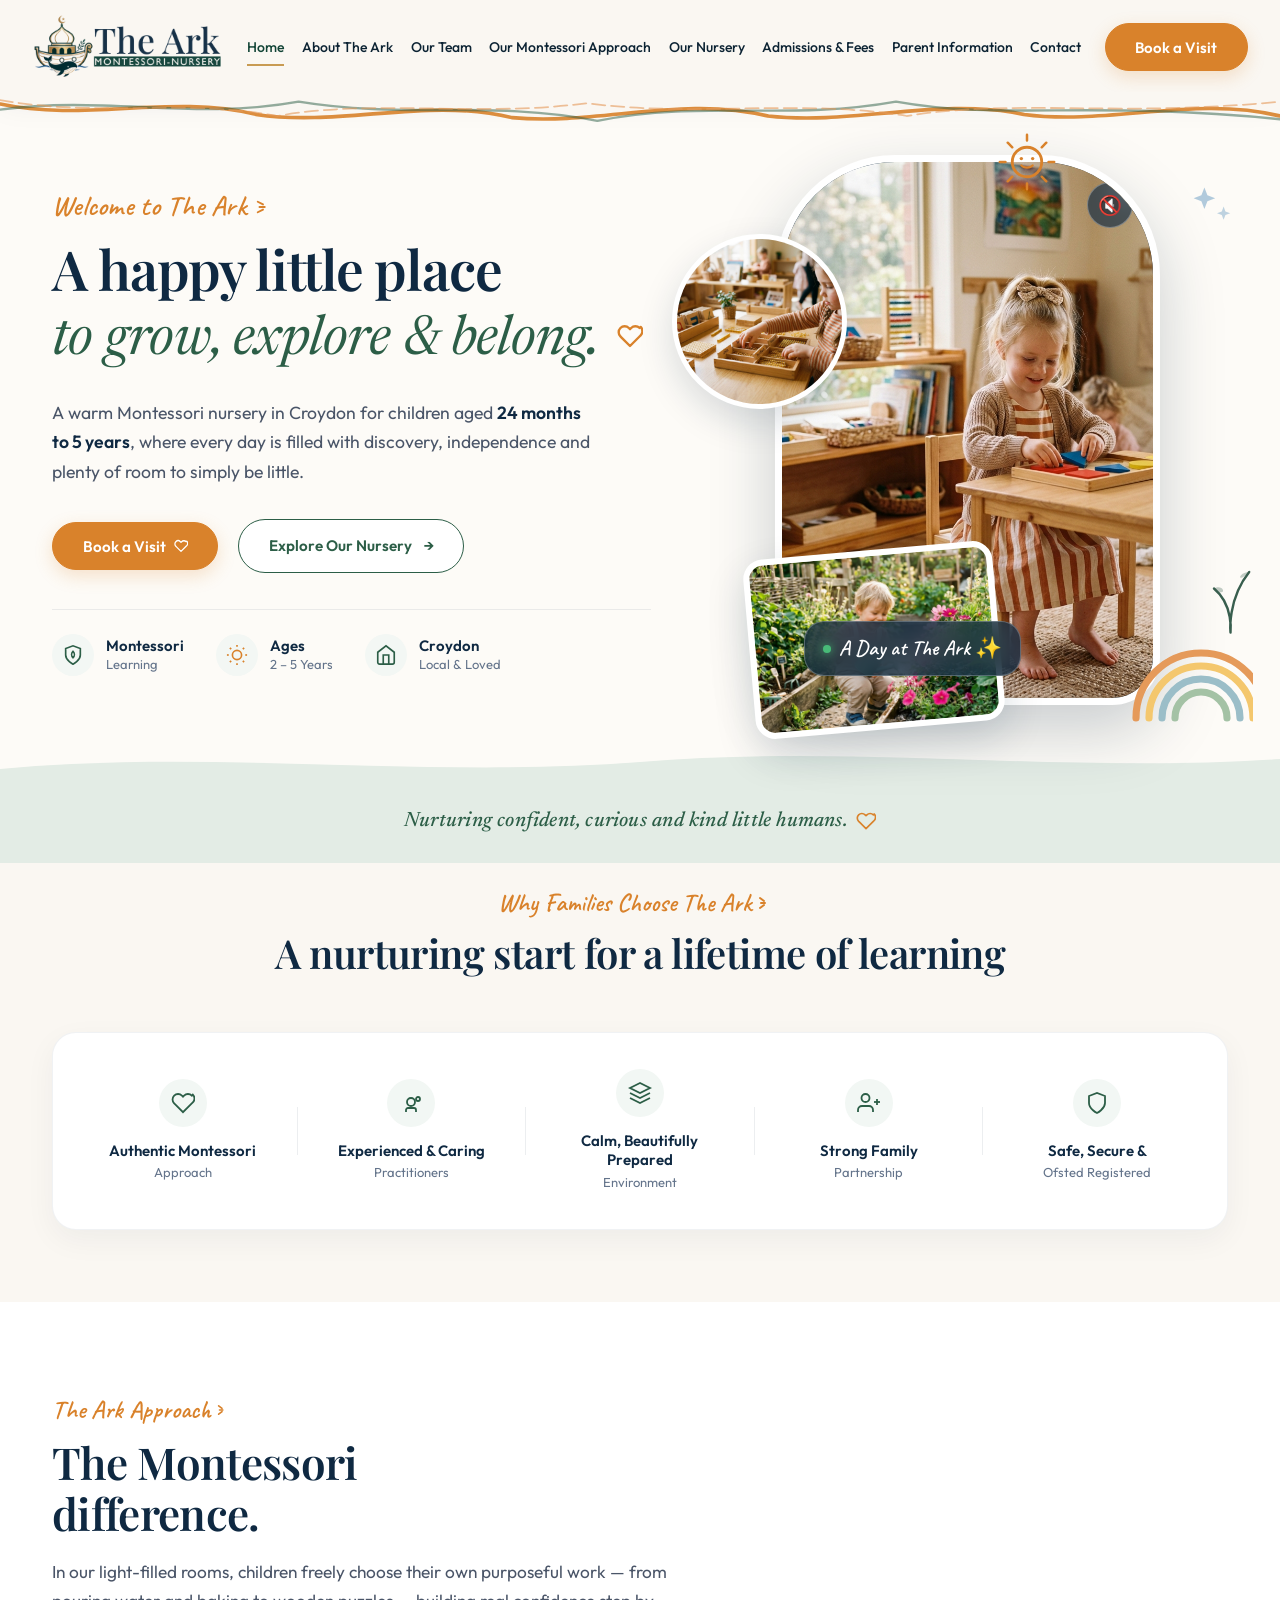
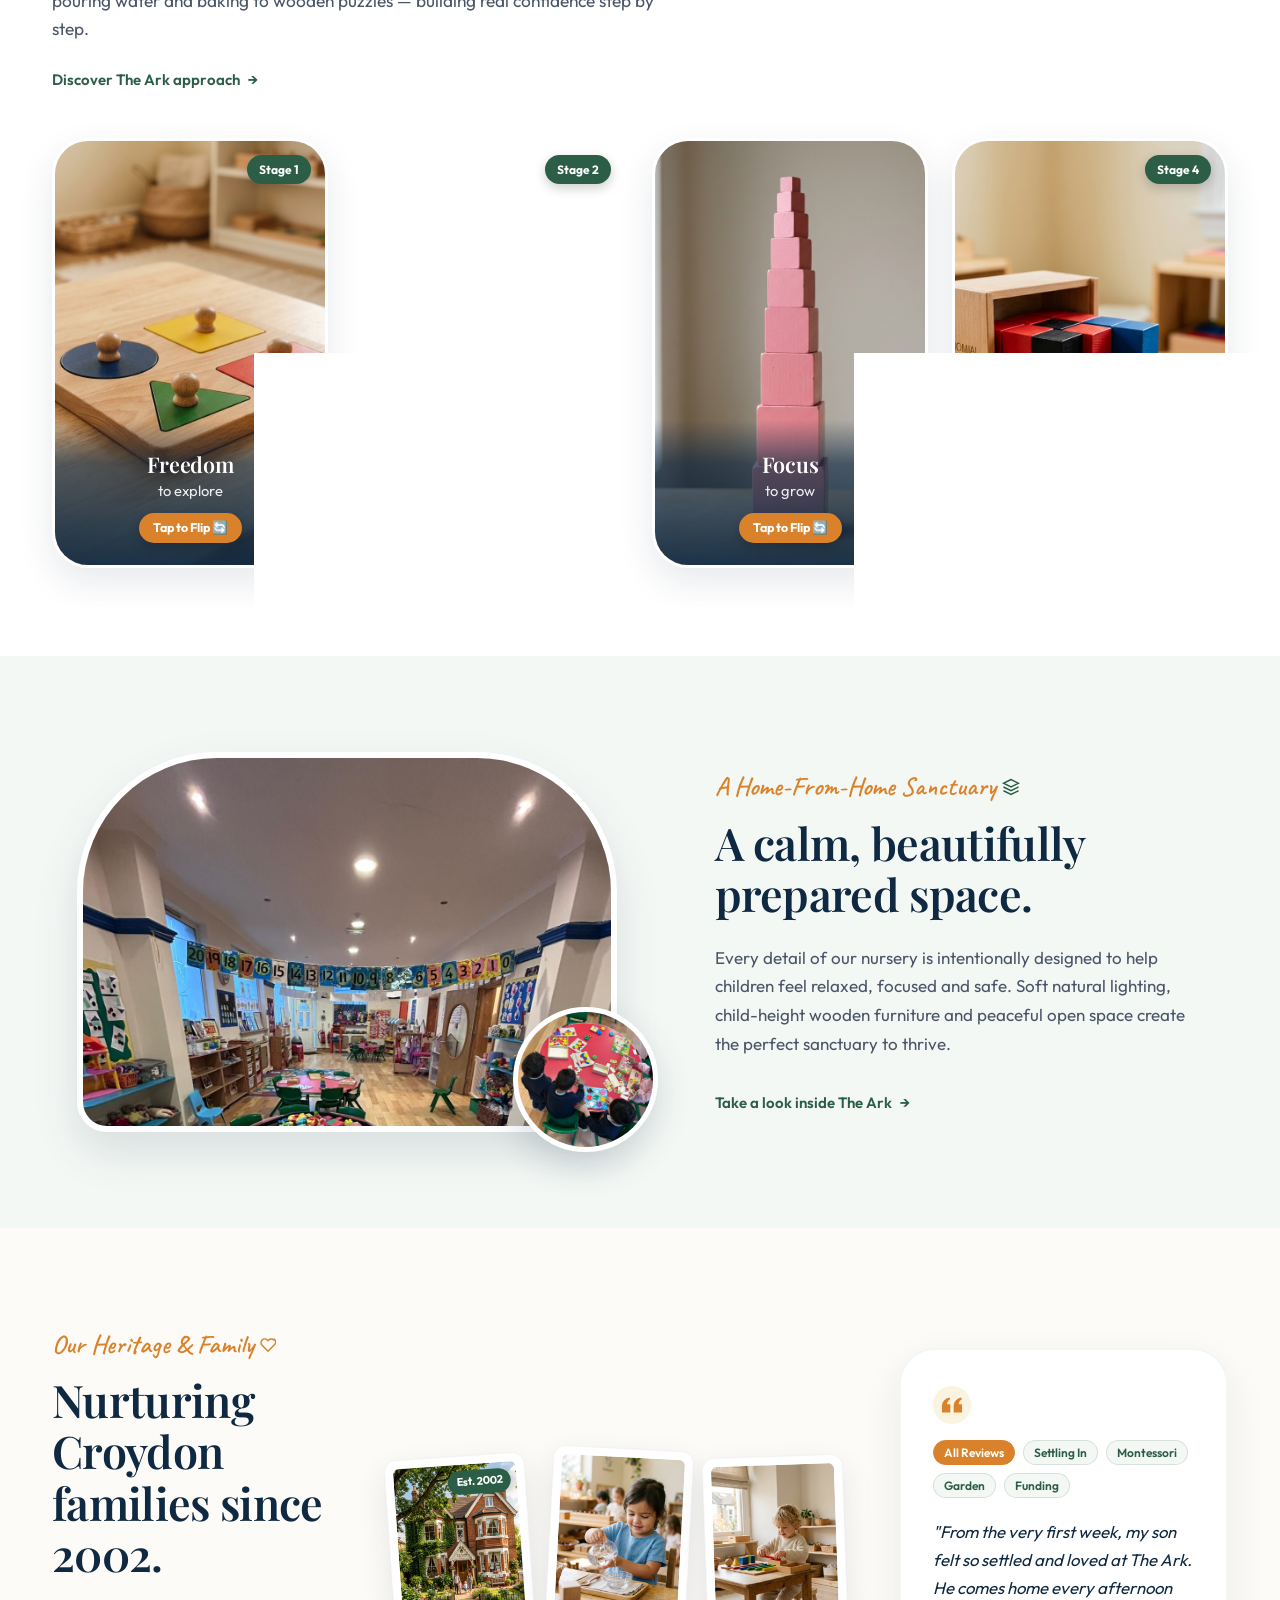
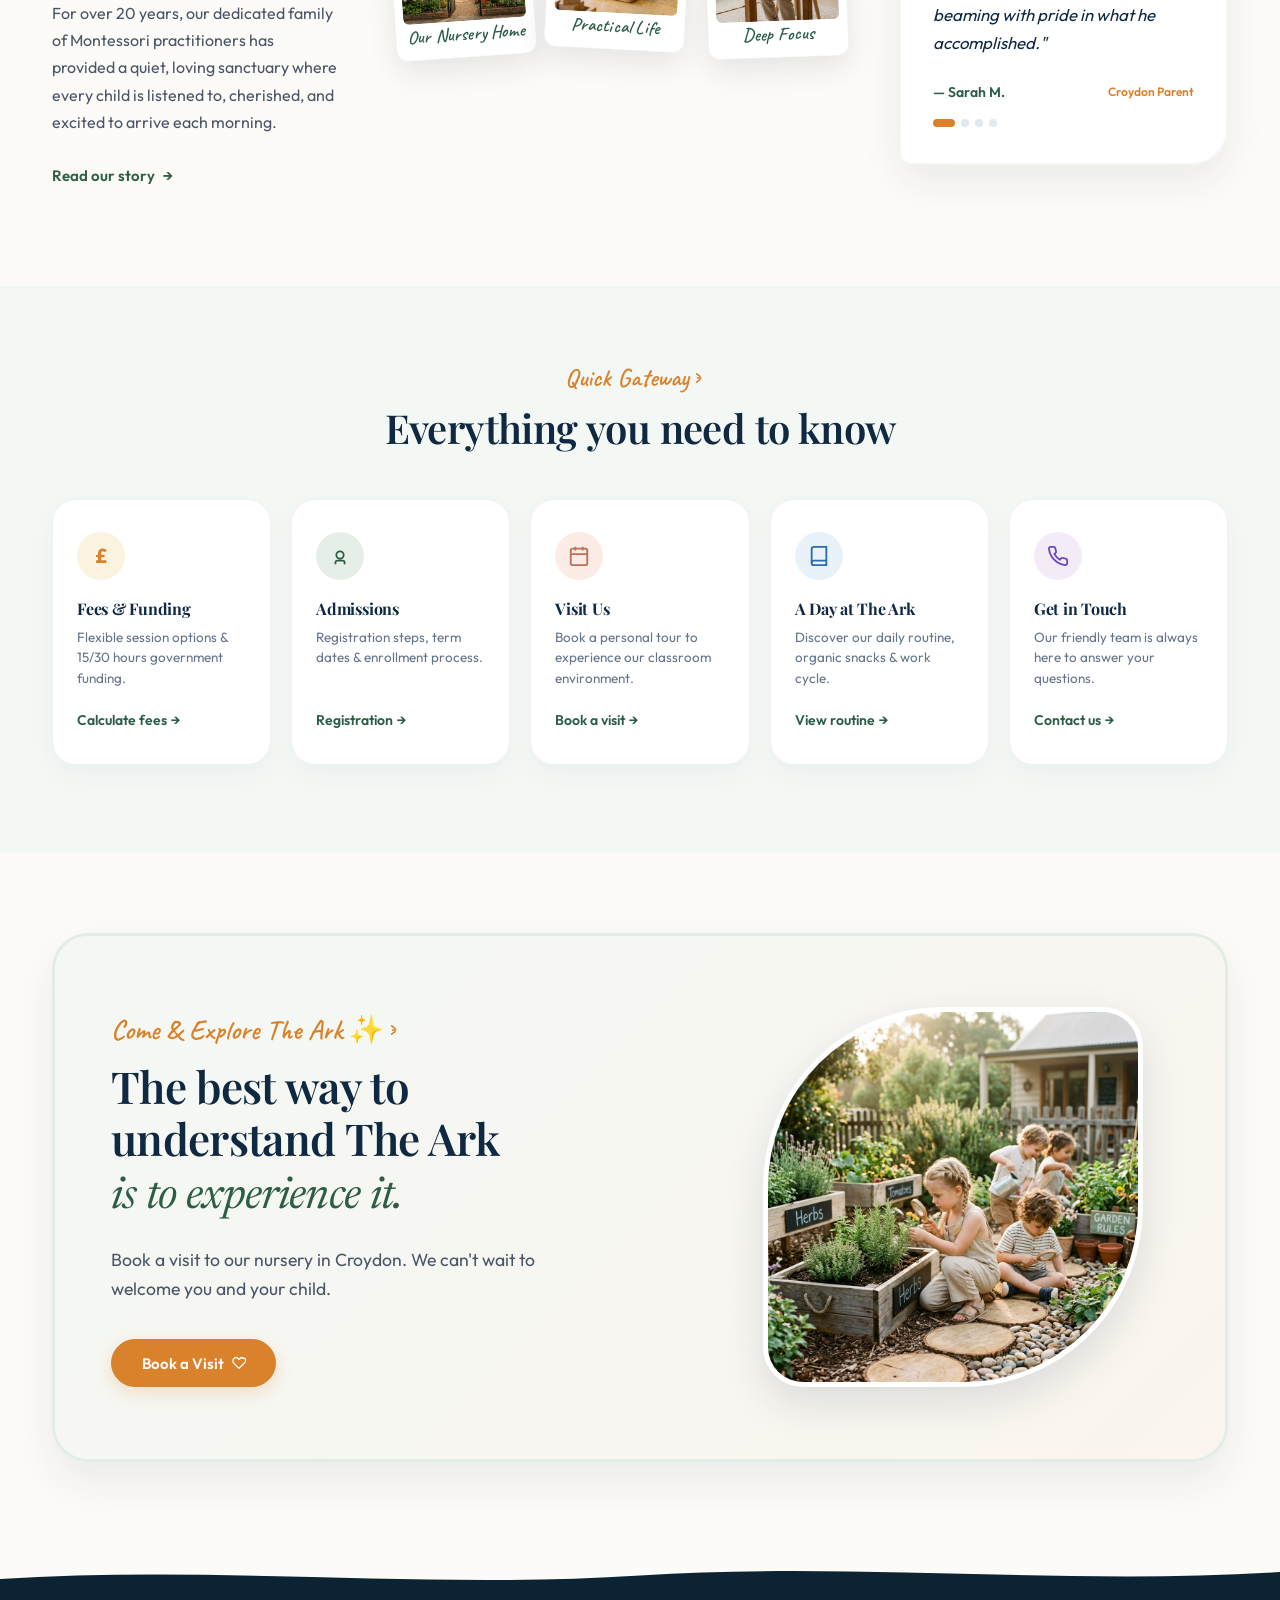
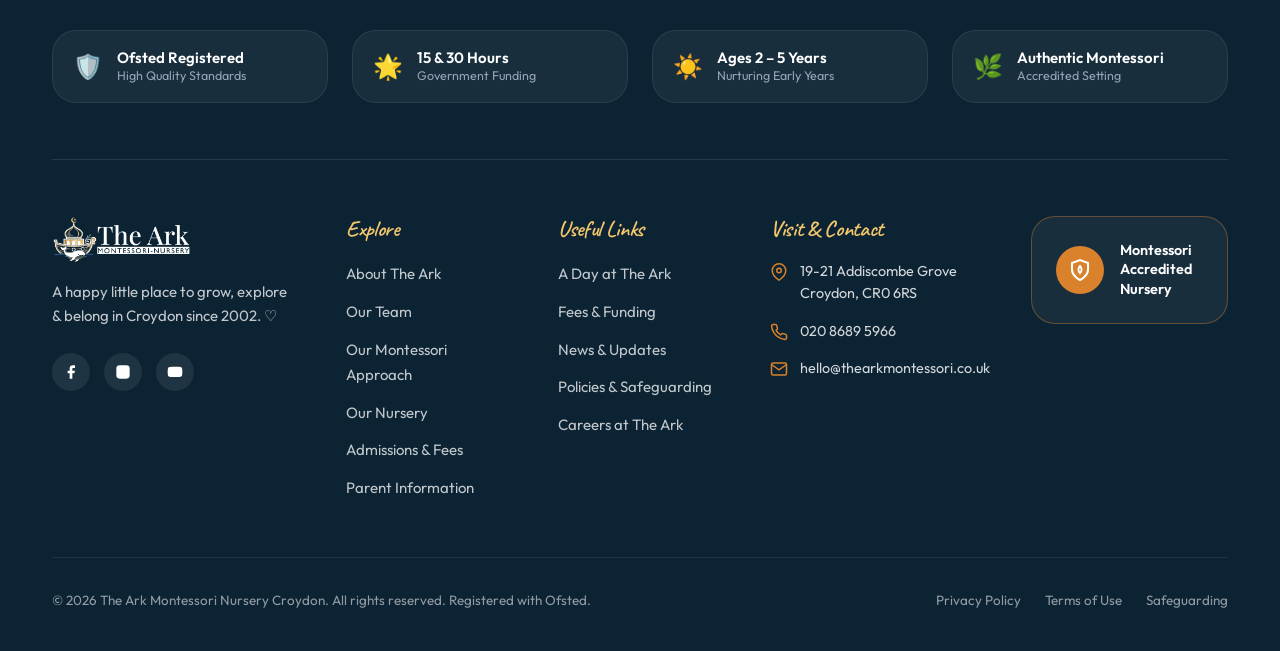
==== commit 3a46ebf5: "Remove green stage badge from text side (flip-back face) so only clean explanation text is displayed" ====
--- a/index.html
+++ b/index.html
@@ -313,7 +313,6 @@
                     </div>
                   </div>
                   <div class="flip-back">
-                    <span class="step-badge">Stage 1</span>
                     <h3 class="flip-back-title">Self-Directed Discovery</h3>
                     <span class="flip-back-skills">Autonomy • Spatial Grasp</span>
                     <p class="flip-back-desc">Children freely choose self-correcting wooden apparatus from open shelves, building real confidence and intrinsic motivation.</p>
@@ -335,7 +334,6 @@
                     </div>
                   </div>
                   <div class="flip-back">
-                    <span class="step-badge">Stage 2</span>
                     <h3 class="flip-back-title">Sensorial Precision</h3>
                     <span class="flip-back-skills">Pincer Grip • Self-Correction</span>
                     <p class="flip-back-desc">Knobbed cylinder blocks offer tactile feedback with built-in self-correction, enabling children to learn physically without teacher correction.</p>
@@ -357,7 +355,6 @@
                     </div>
                   </div>
                   <div class="flip-back">
-                    <span class="step-badge">Stage 3</span>
                     <h3 class="flip-back-title">Deep Concentration</h3>
                     <span class="flip-back-skills">Spatial Geometry • Visual Acuity</span>
                     <p class="flip-back-desc">Working with graded Pink Tower cubes builds profound 3D spatial awareness, fine motor precision, and sustained concentration spans.</p>
@@ -379,7 +376,6 @@
                     </div>
                   </div>
                   <div class="flip-back">
-                    <span class="step-badge">Stage 4</span>
                     <h3 class="flip-back-title">Mastery &amp; Self-Reliance</h3>
                     <span class="flip-back-skills">Problem Solving • Resilience</span>
                     <p class="flip-back-desc">Synthesizing sensorial mastery with practical life skills, children transition into confident, self-reliant thinkers prepared for primary school.</p>
--- a/css/approach.css
+++ b/css/approach.css
@@ -248,9 +248,8 @@
   gap: 4px;
 }
 
-/* Stage Badge Pill on Top Right of both Front and Back faces */
-.flip-front .step-badge,
-.flip-back .step-badge {
+/* Stage Badge Pill on Top Right of Front Face */
+.flip-front .step-badge {
   position: absolute;
   top: 14px;
   right: 14px;
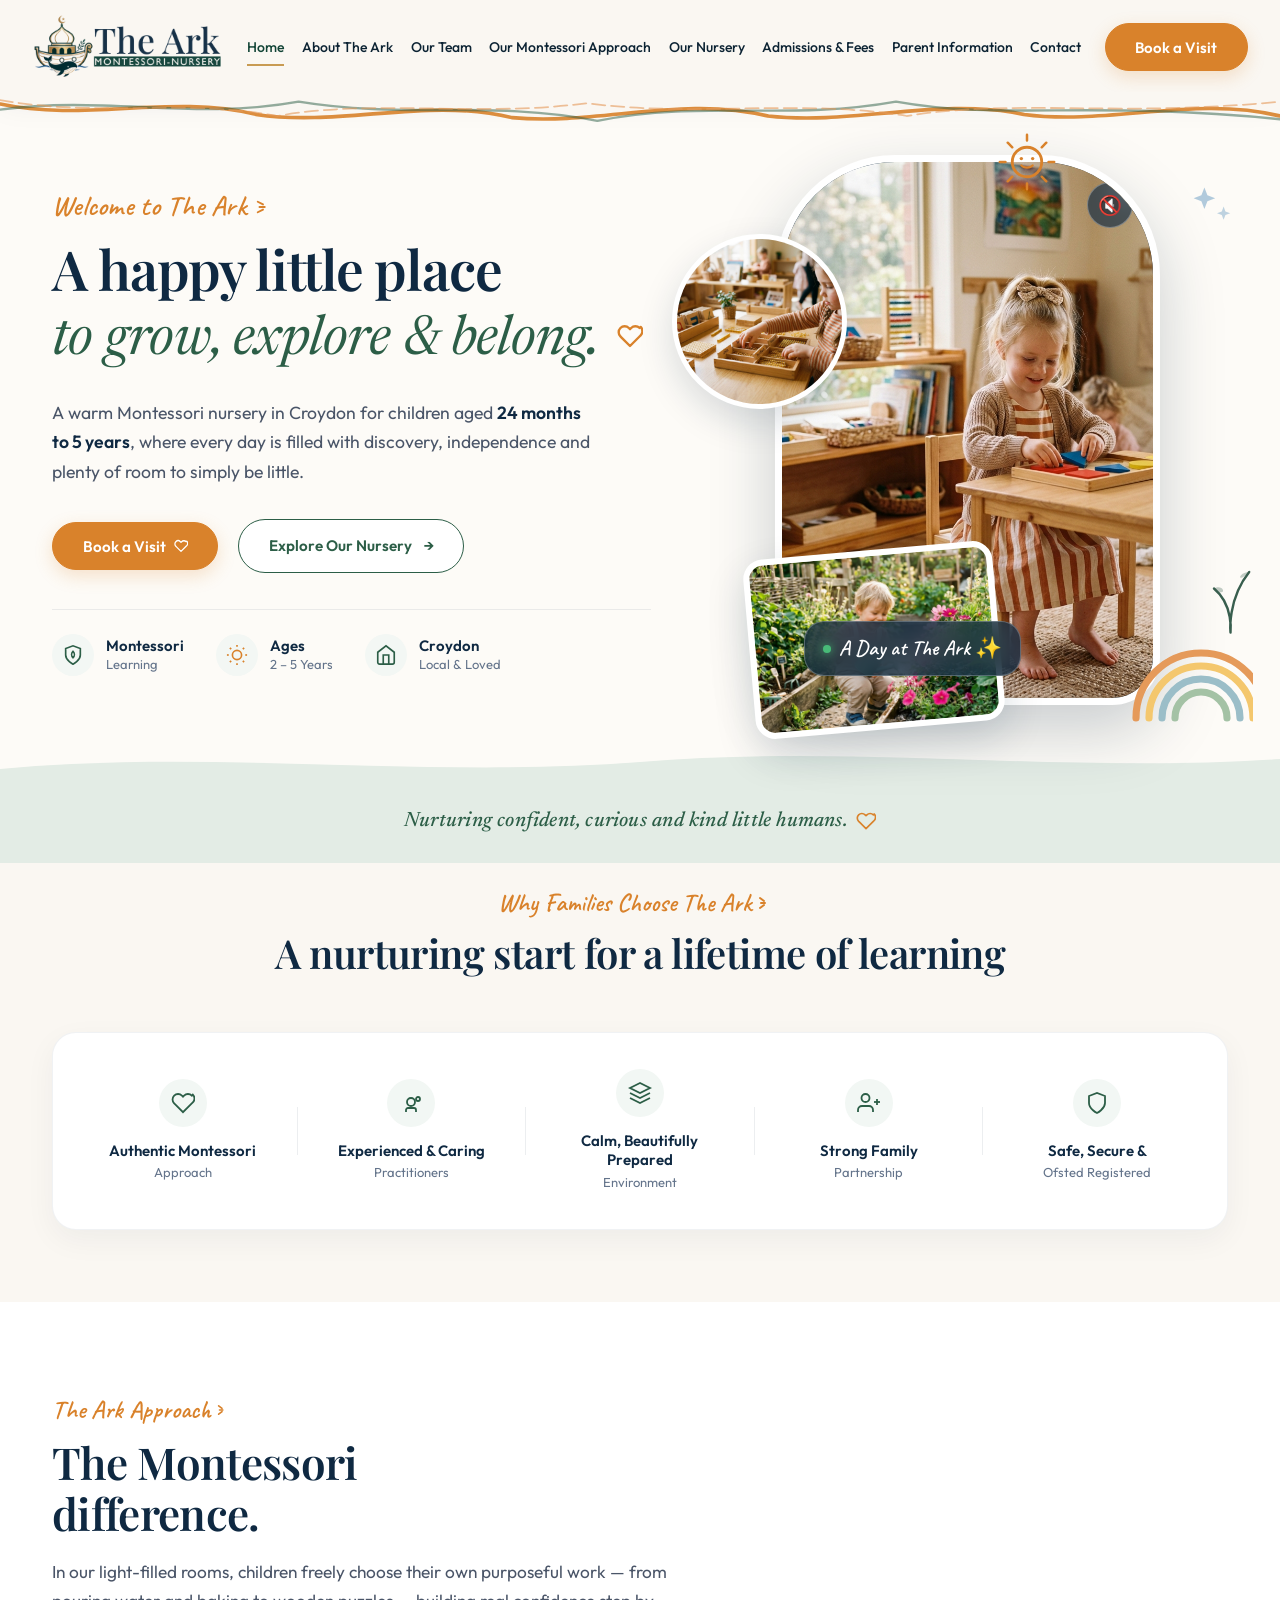
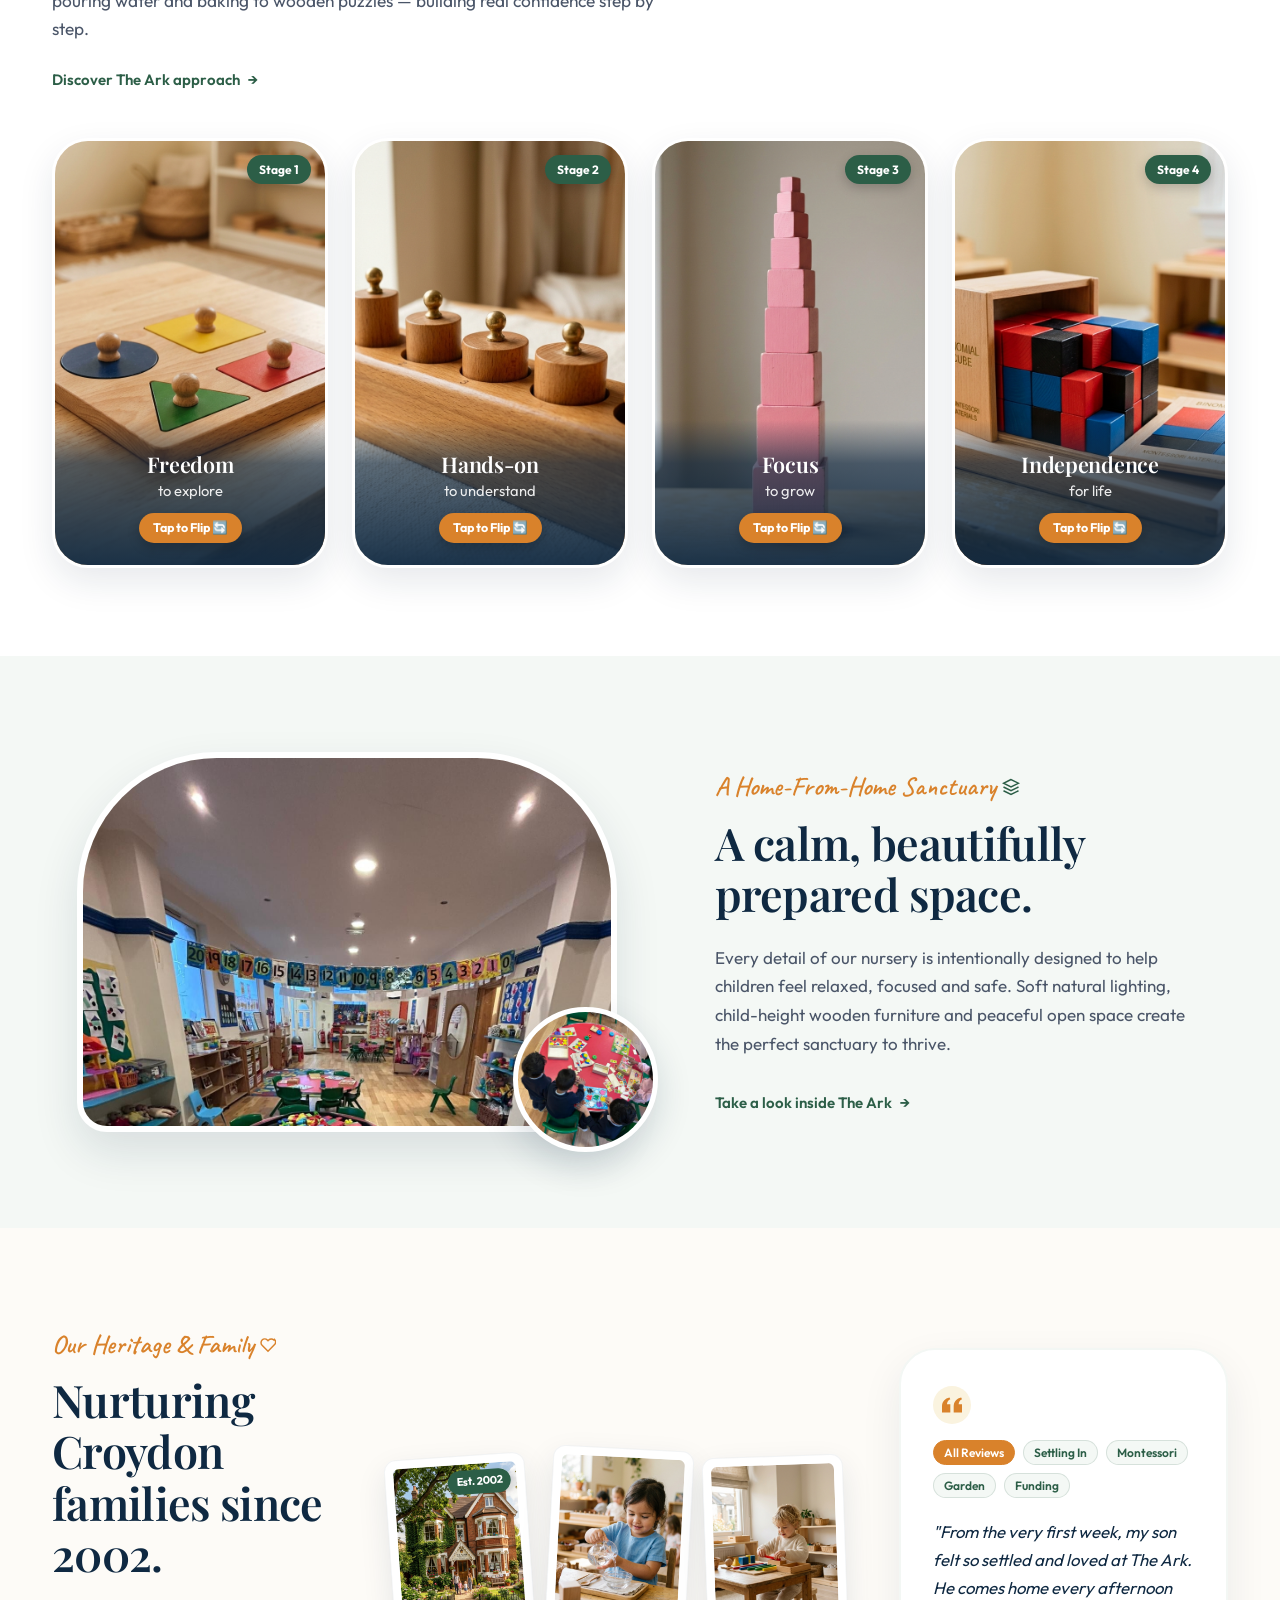
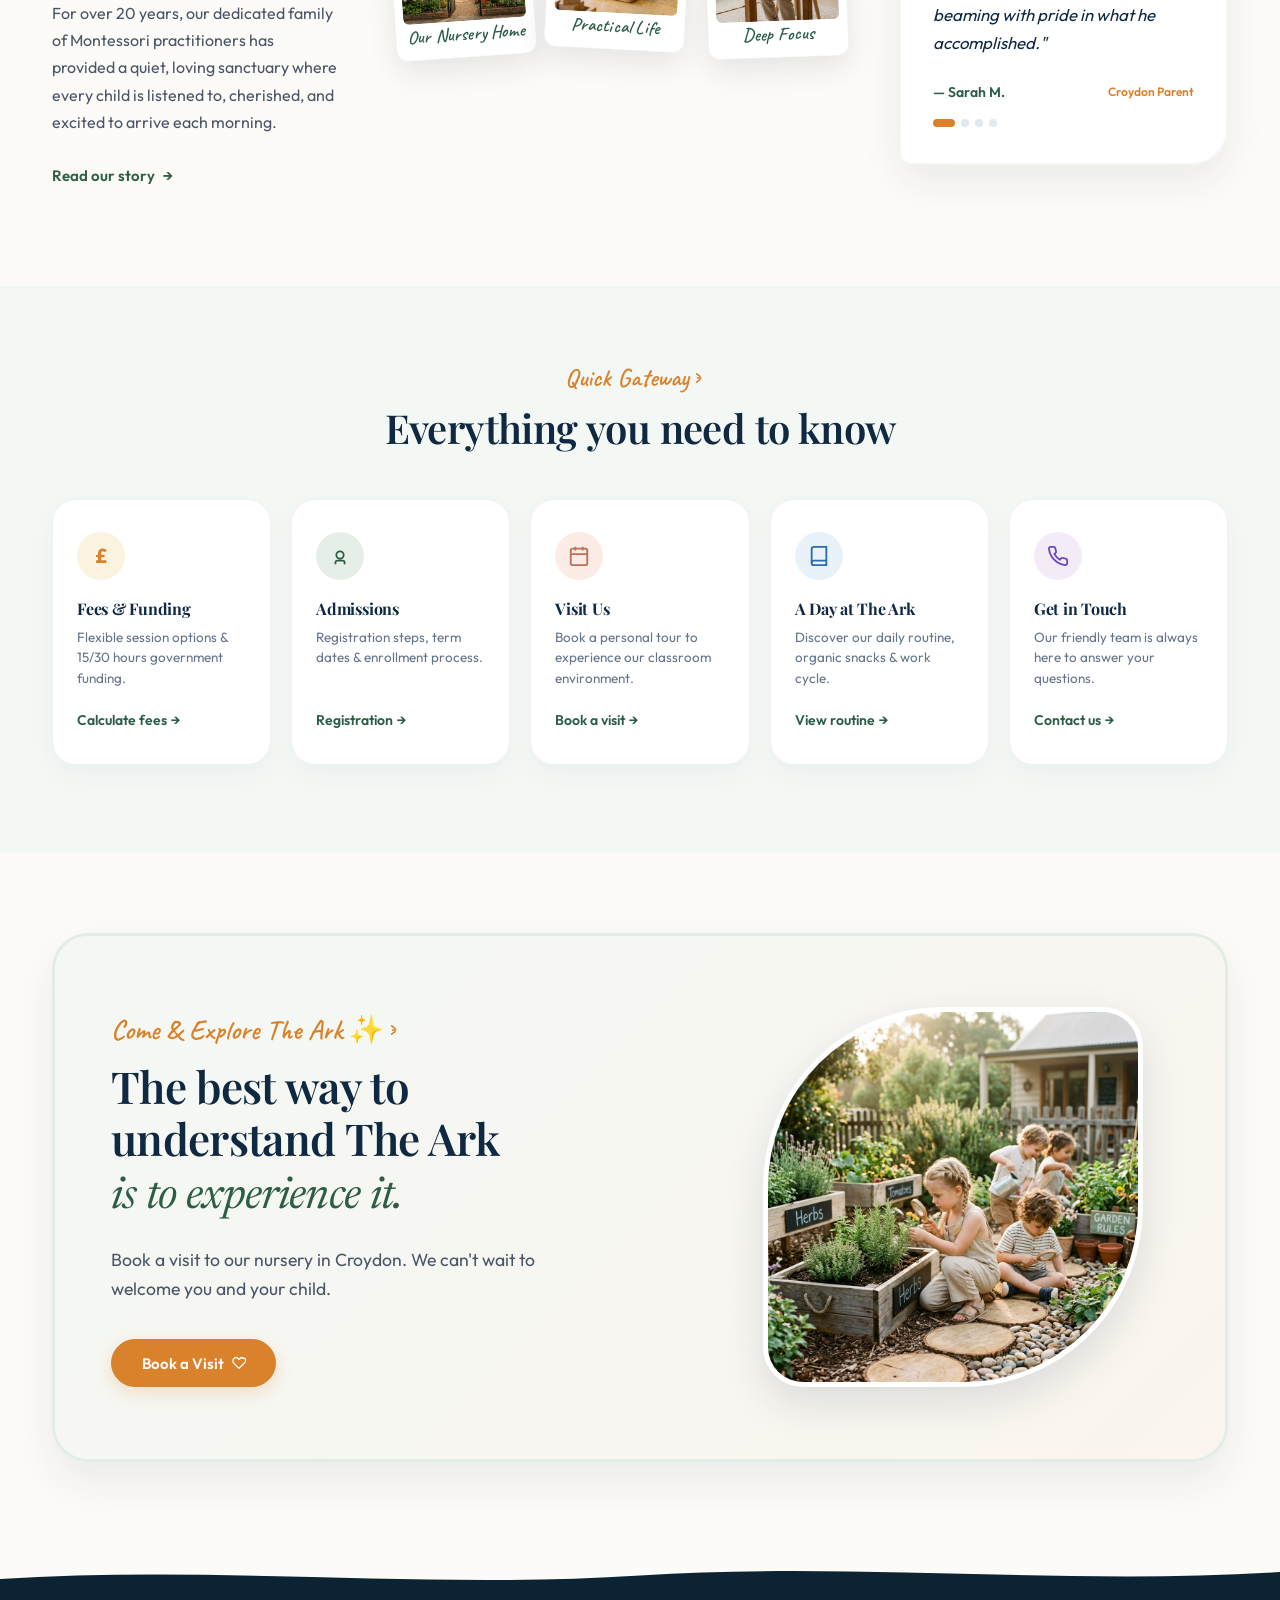
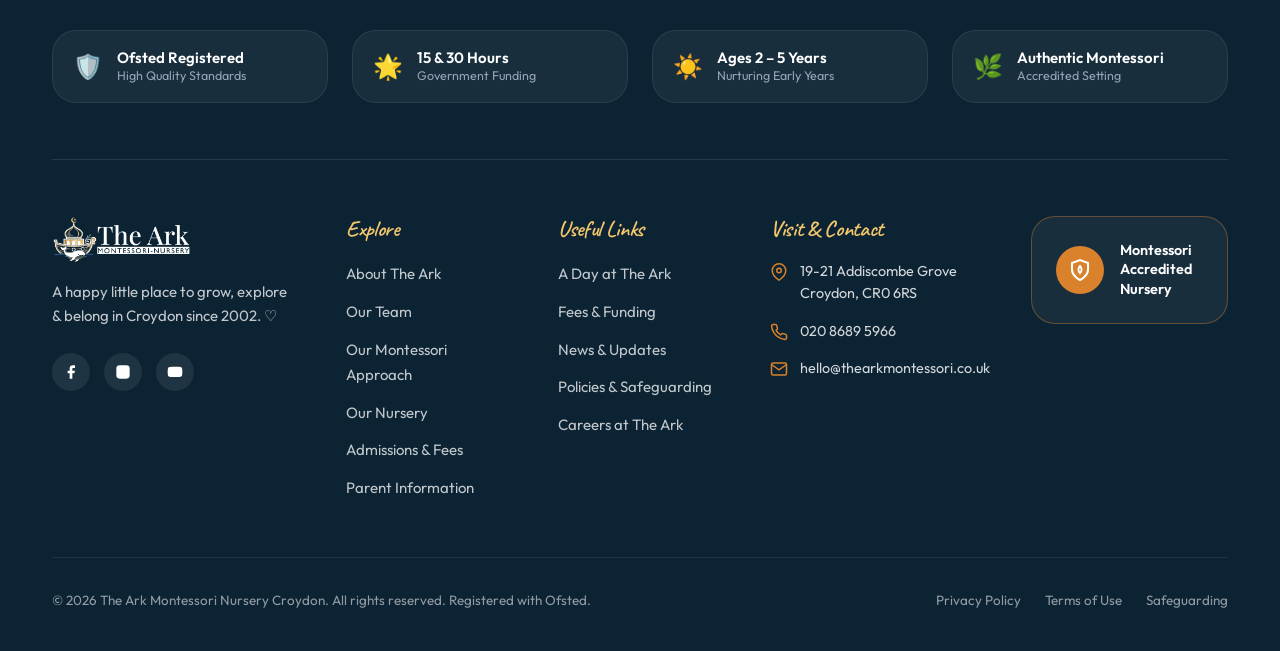
==== commit 32f54519: "Update all 9:16 vertical video reel containers across index.html, about.html, and our-team.html to u" ====
--- a/index.html
+++ b/index.html
@@ -144,7 +144,7 @@
             <!-- Organic Background Blob 9:16 Video Reel Container -->
             <div class="blob-frame">
               <video id="hero-reel-video" autoplay loop muted playsinline poster="assets/images/hero-montessori-girl.png">
-                <source src="assets/videos/hero-montessori-reel.mp4" type="video/mp4">
+                <source src="assets/videos/ark1.mp4" type="video/mp4">
                 <img src="assets/images/hero-montessori-girl.png" alt="Young girl engaged in hands-on Montessori learning at wooden nursery table">
               </video>
 
